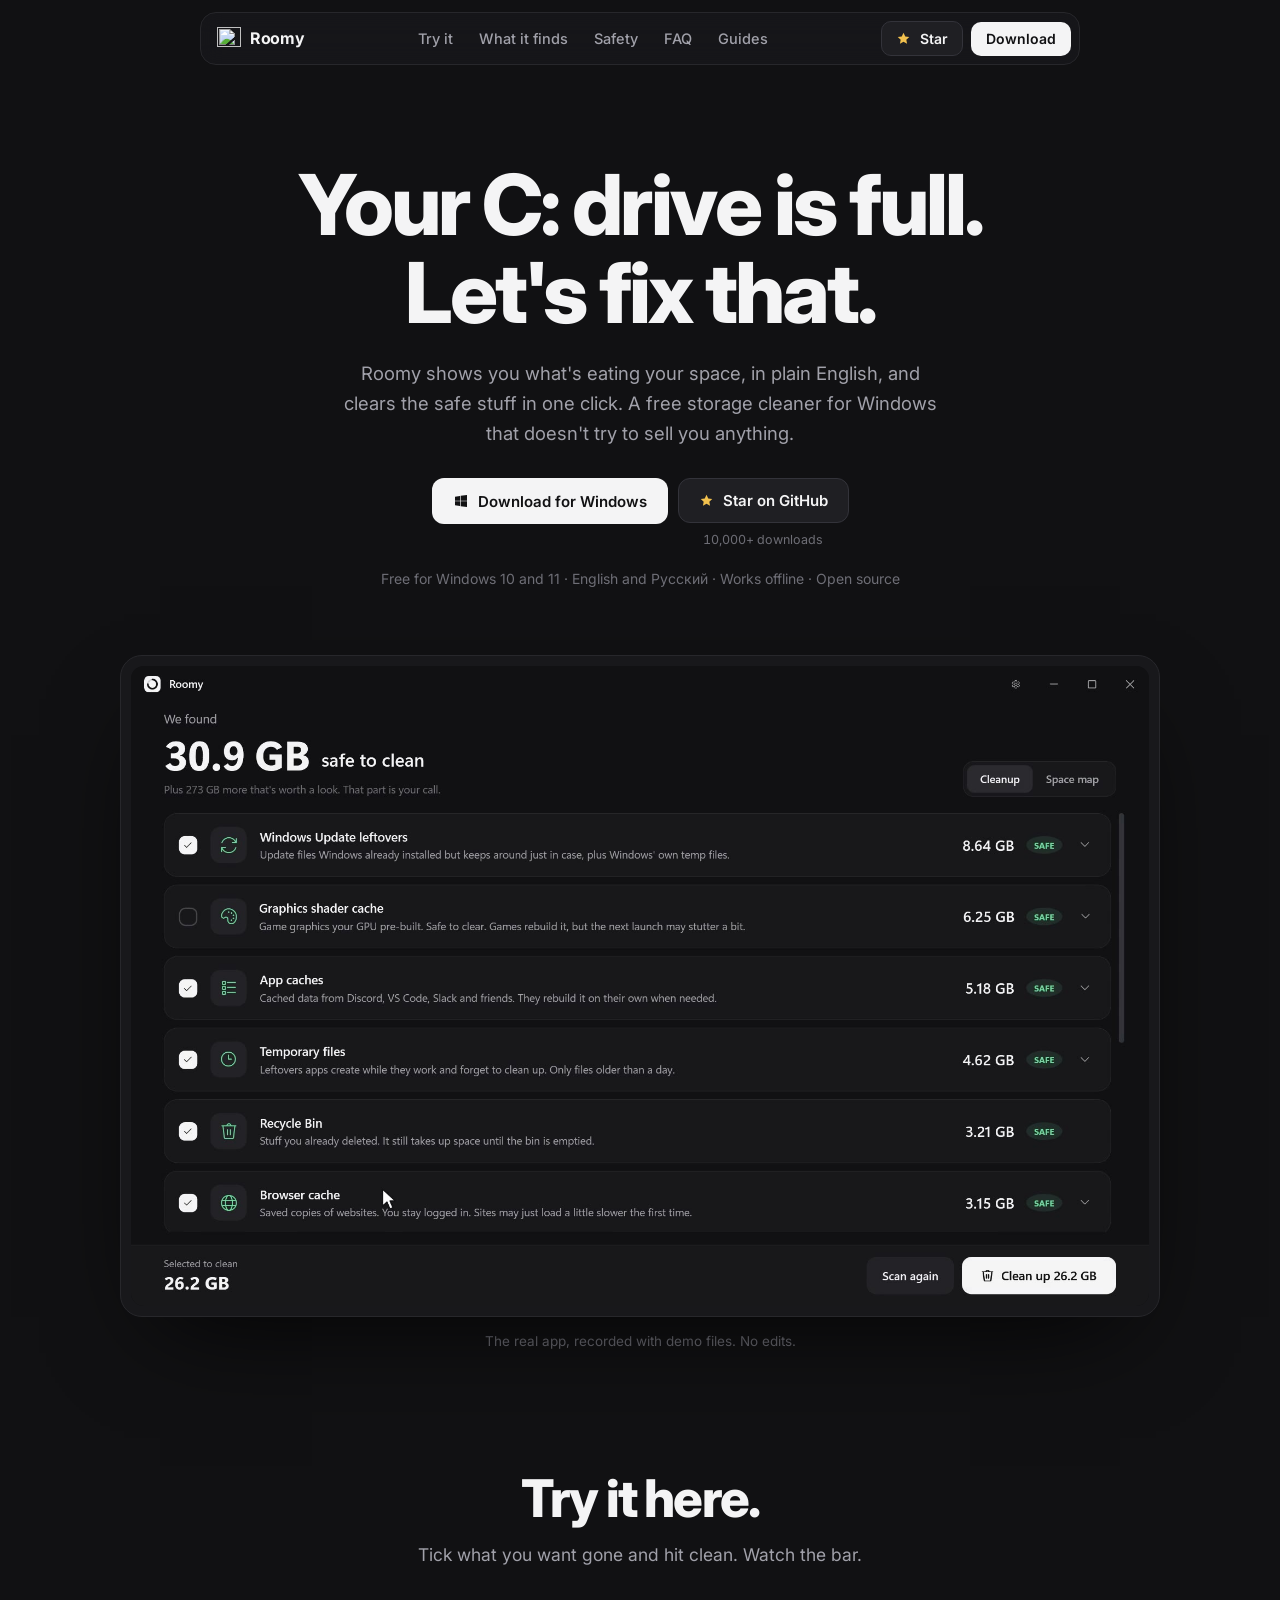
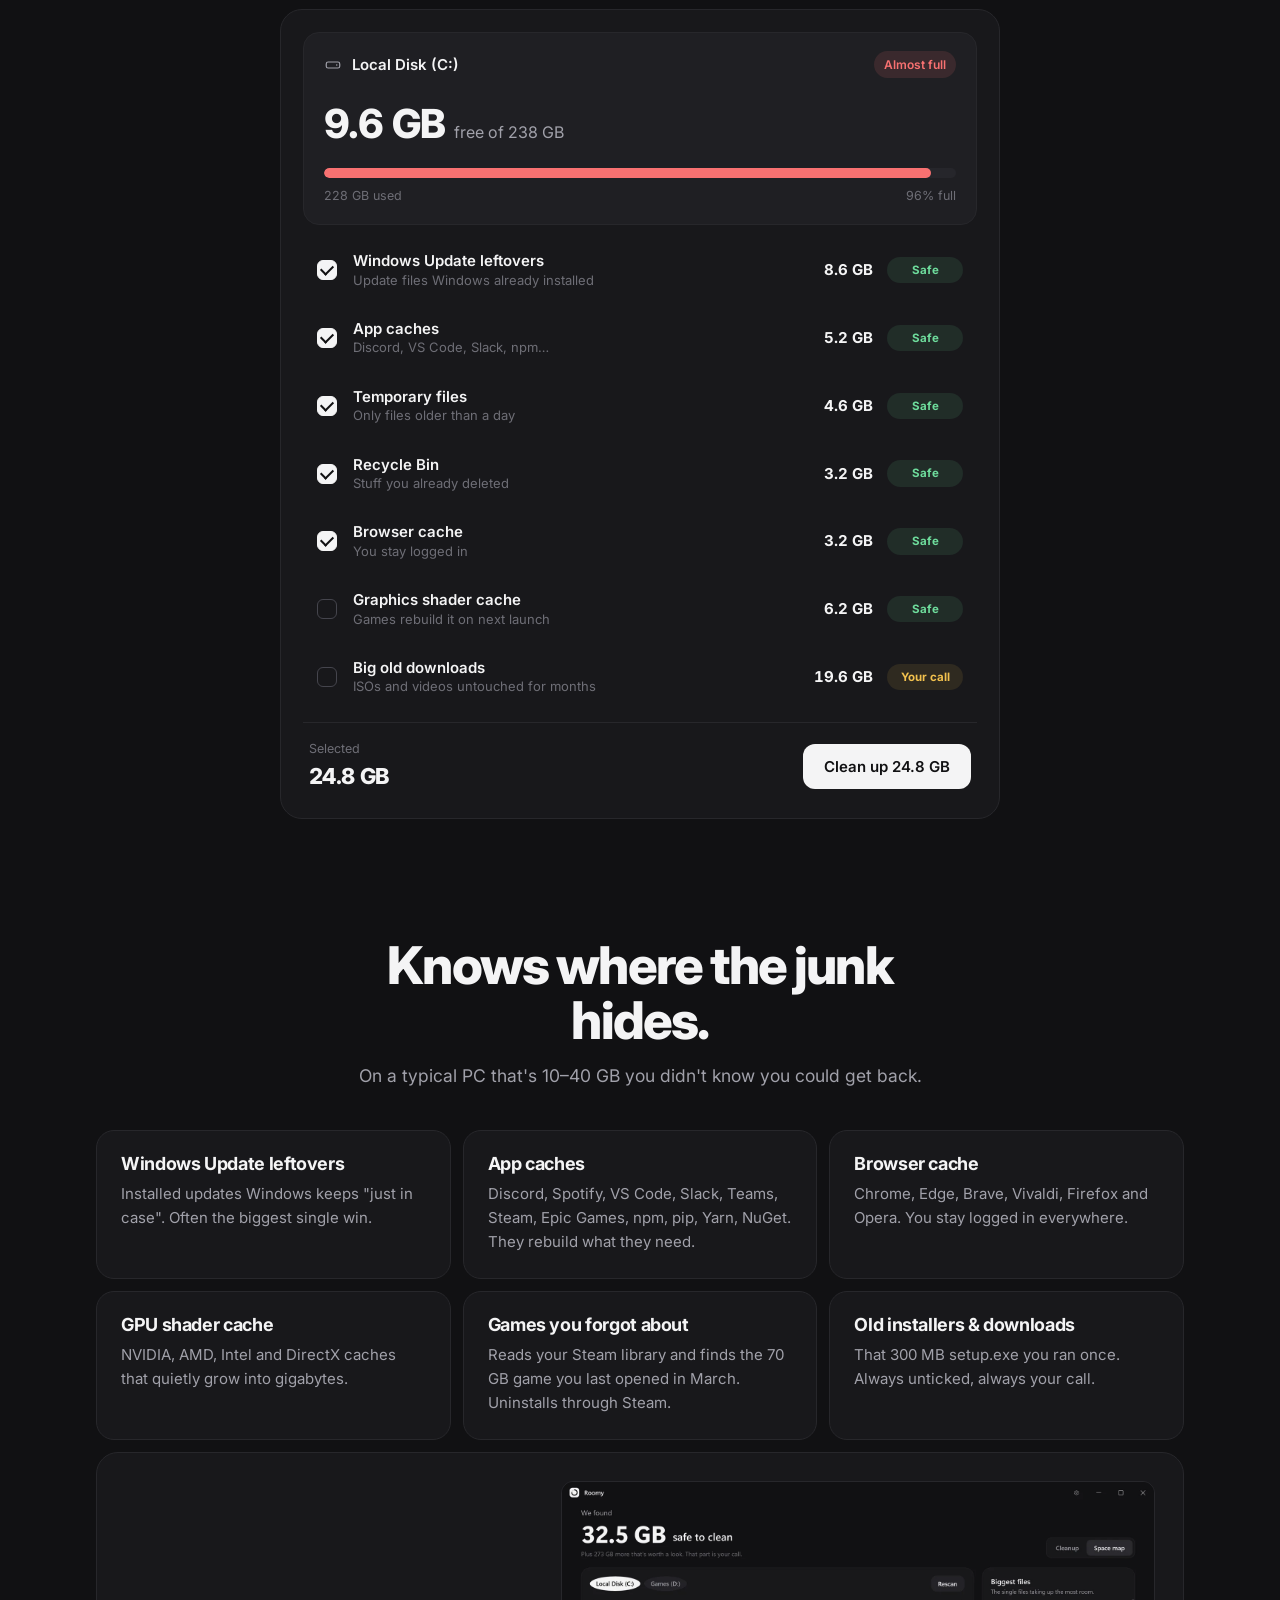
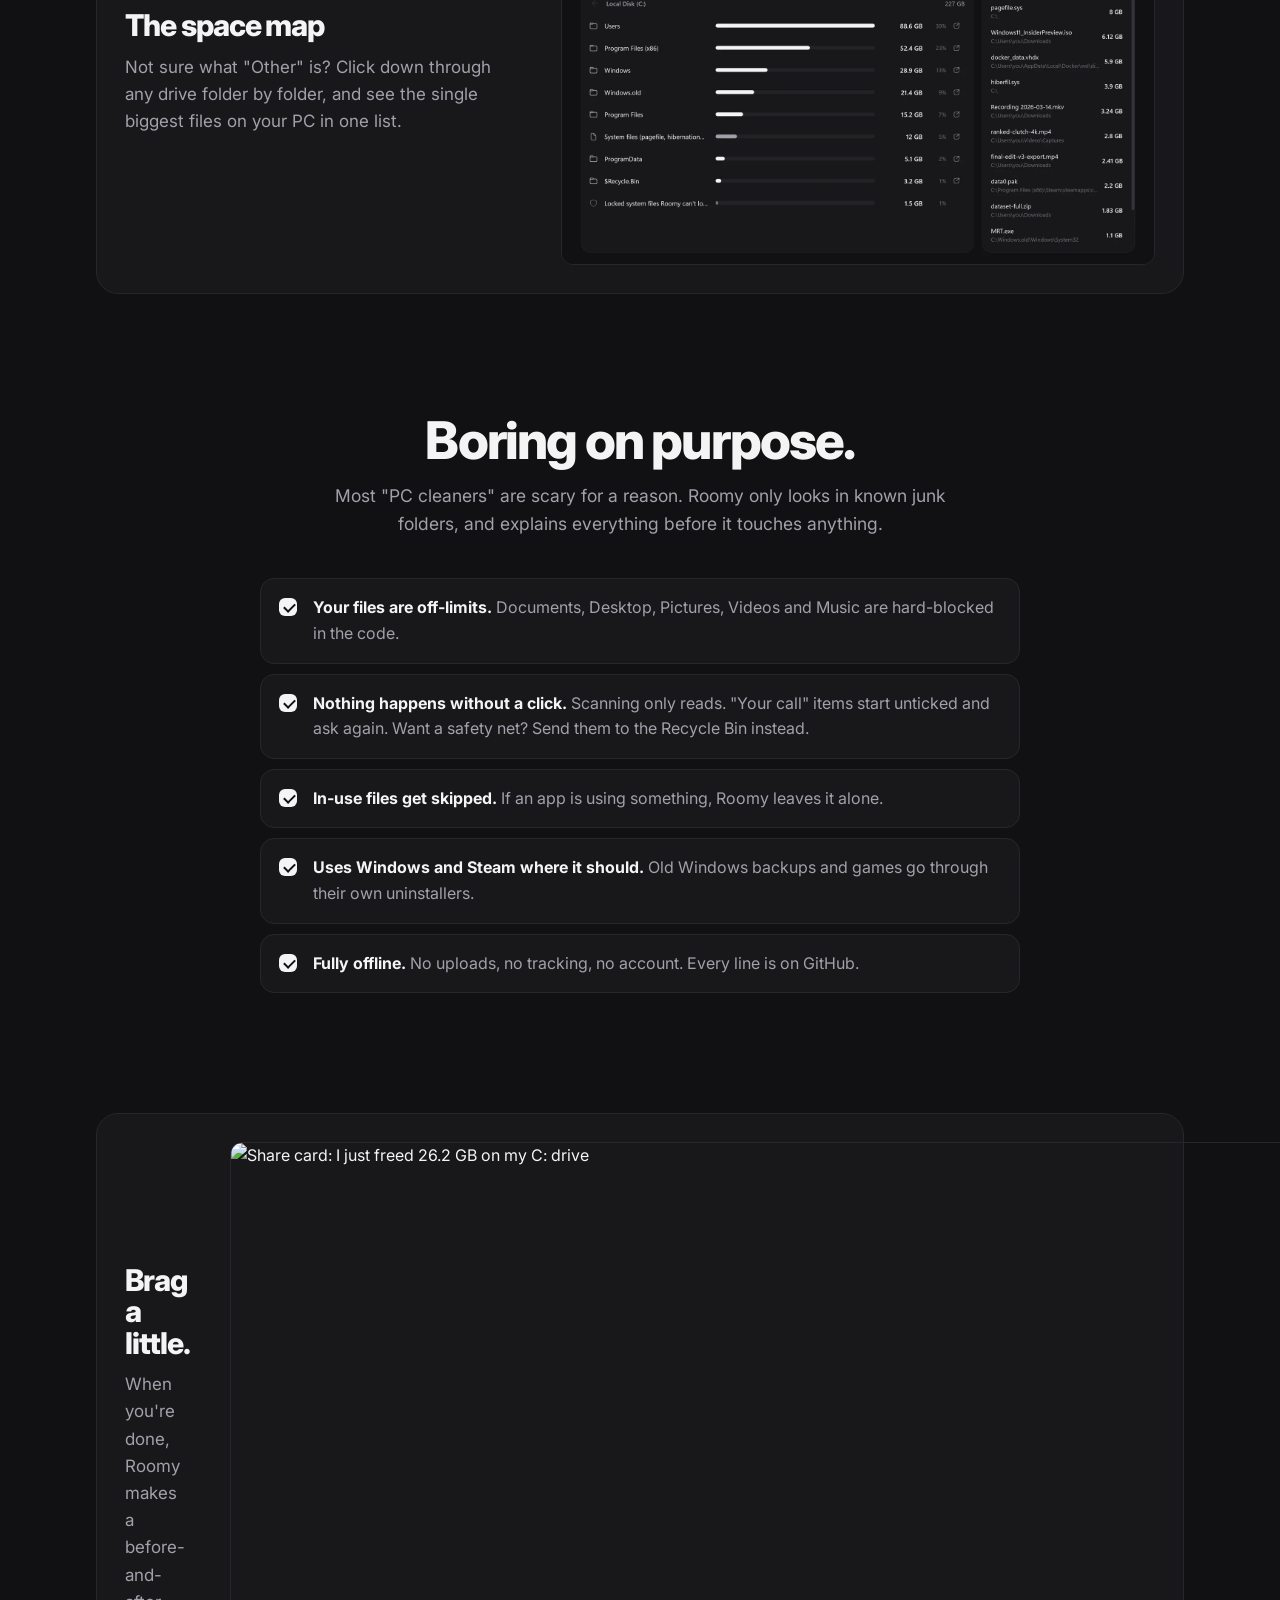
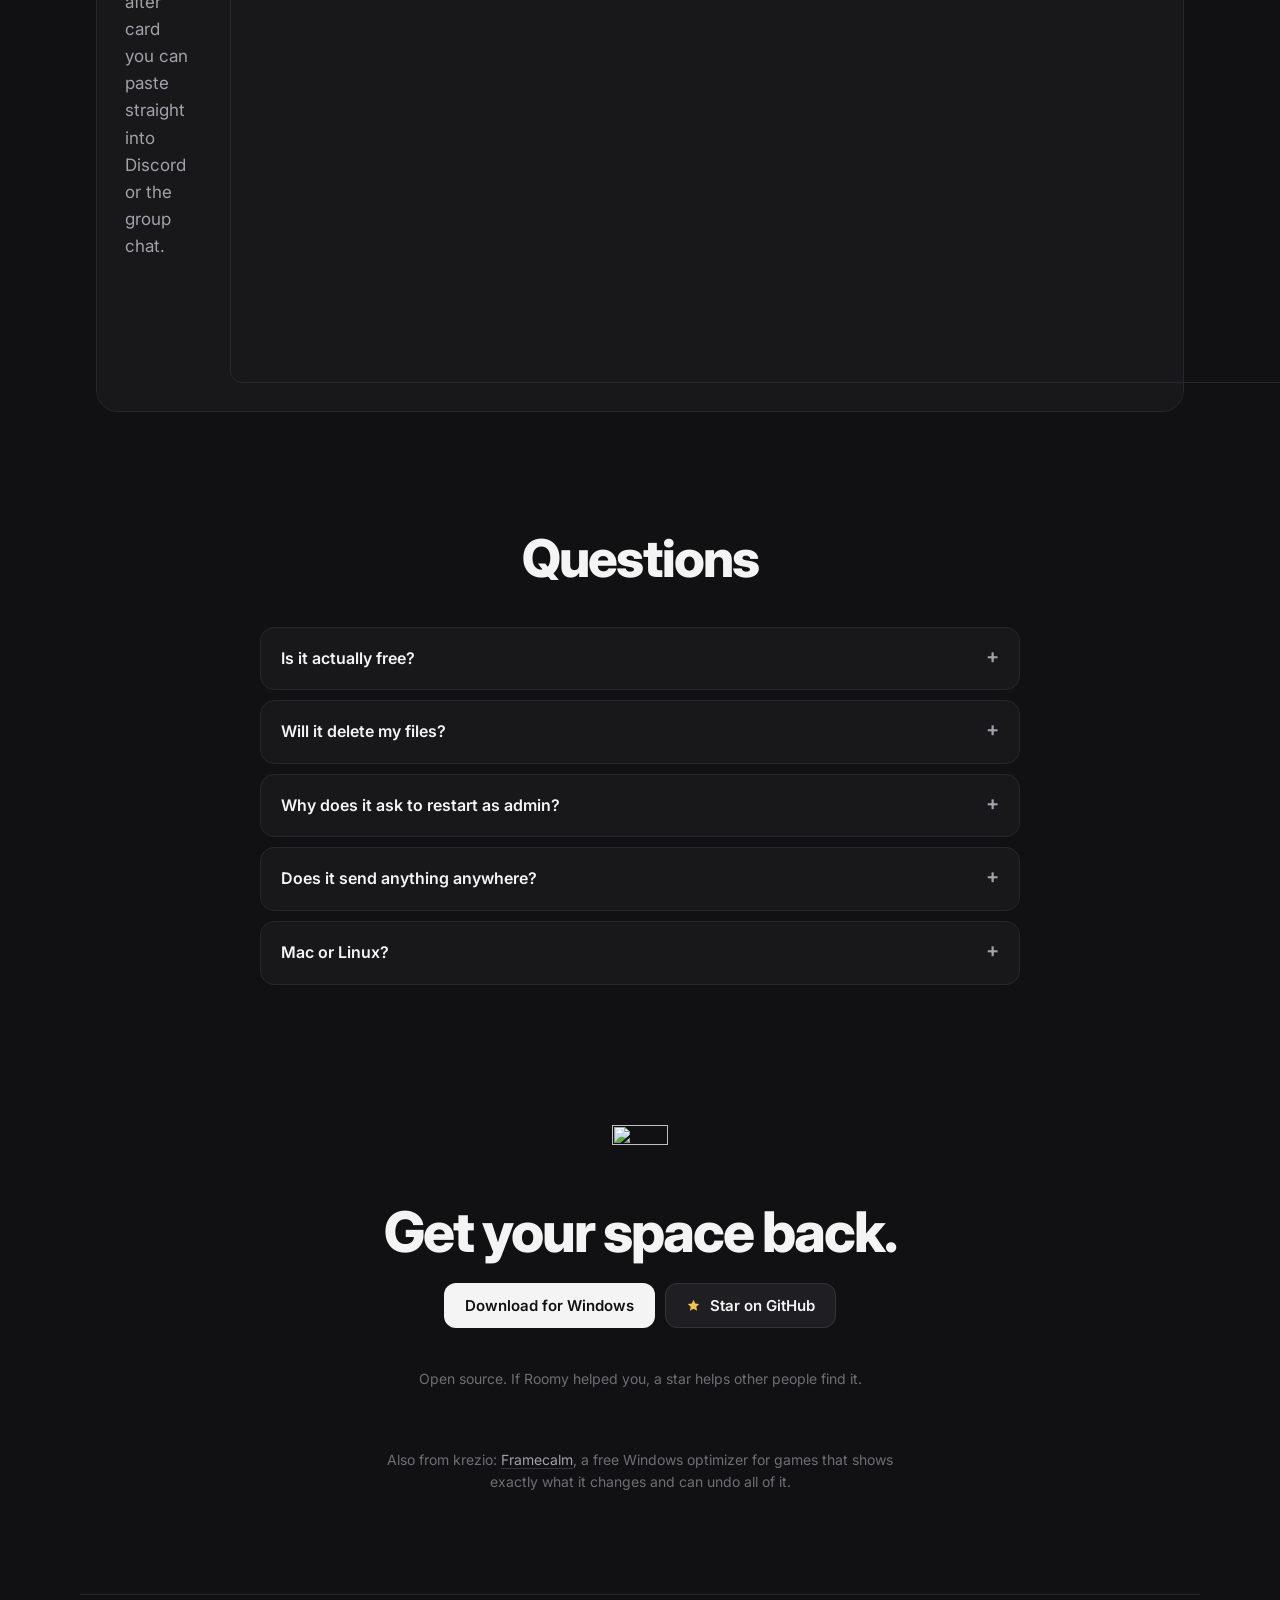
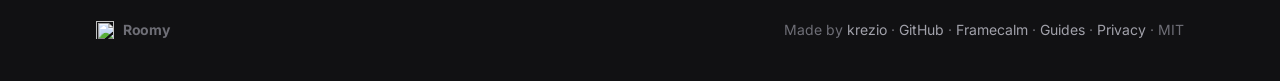
==== site/index.html @ c7d6fec3 "Link to Framecalm" ====
<!doctype html>
<html lang="en">
<head>
  <meta charset="utf-8">
  <meta name="viewport" content="width=device-width, initial-scale=1">
  <title>Roomy: Free Disk Cleanup to Free Up Space on Windows 11 &amp; 10</title>
  <meta name="description" content="C: drive full? Roomy is a free, safe disk cleanup app for Windows 11 and 10. See what's taking up space in plain English and clear junk files in one click. No ads.">
  <link rel="canonical" href="https://roomy.krezio.xyz/">
  <meta name="google-site-verification" content="QyNxJV62C_jMAgeV5GqTAYddfvZVU5YcI4rFWdyoI1w">
  <meta name="robots" content="index, follow, max-image-preview:large">
  <meta name="theme-color" content="#111113">
  <link rel="icon" href="favicon.ico" sizes="any">
  <link rel="icon" href="assets/logo.svg" type="image/svg+xml">
  <link rel="apple-touch-icon" href="assets/apple-touch-icon.png">
  <link rel="manifest" href="site.webmanifest">
  <meta property="og:type" content="website">
  <meta property="og:site_name" content="Roomy">
  <meta property="og:title" content="Roomy: your C: drive is full. Let's fix that.">
  <meta property="og:description" content="Free disk cleanup for Windows. See what's eating your space in plain English and clean the safe stuff in one click.">
  <meta property="og:image" content="https://roomy.krezio.xyz/assets/og.png">
  <meta property="og:image:width" content="1200">
  <meta property="og:image:height" content="630">
  <meta property="og:image:alt" content="Roomy: I just freed 26.2 GB on my C: drive">
  <meta property="og:url" content="https://roomy.krezio.xyz/">
  <meta name="twitter:card" content="summary_large_image">
  <meta name="twitter:title" content="Roomy: free disk cleanup for Windows">
  <meta name="twitter:description" content="See what's eating your space in plain English and clean the safe stuff in one click.">
  <meta name="twitter:image" content="https://roomy.krezio.xyz/assets/og.png">
  <script type="application/ld+json">
  {
    "@context": "https://schema.org",
    "@graph": [
      {
        "@type": "SoftwareApplication",
        "@id": "https://roomy.krezio.xyz/#app",
        "name": "Roomy",
        "alternateName": "Roomy – Free Up Space",
        "description": "A free disk cleanup app for Windows that shows what's taking up space in plain English and safely clears junk files like Windows Update leftovers, temp files, and app, browser and GPU shader caches.",
        "applicationCategory": "UtilitiesApplication",
        "applicationSubCategory": "Disk cleanup",
        "operatingSystem": "Windows 11, Windows 10",
        "softwareVersion": "0.1.4",
        "url": "https://roomy.krezio.xyz/",
        "downloadUrl": "https://github.com/krezio/roomy/releases/latest/download/Roomy-Setup.exe",
        "installUrl": "https://apps.microsoft.com/detail/9P983BK0XVMC",
        "image": "https://roomy.krezio.xyz/assets/icon-512.png",
        "screenshot": [
          "https://roomy.krezio.xyz/assets/shots/03-results.webp",
          "https://roomy.krezio.xyz/assets/shots/05-space-map.webp",
          "https://roomy.krezio.xyz/assets/shots/07-done.webp"
        ],
        "isAccessibleForFree": true,
        "license": "https://opensource.org/licenses/MIT",
        "offers": { "@type": "Offer", "price": "0", "priceCurrency": "USD" },
        "author": { "@id": "https://roomy.krezio.xyz/#krezio" },
        "sameAs": ["https://github.com/krezio/roomy", "https://apps.microsoft.com/detail/9P983BK0XVMC"]
      },
      {
        "@type": "Organization",
        "@id": "https://roomy.krezio.xyz/#krezio",
        "name": "krezio",
        "url": "https://krezio.xyz",
        "logo": "https://roomy.krezio.xyz/assets/icon-512.png",
        "sameAs": ["https://github.com/krezio"]
      },
      {
        "@type": "WebSite",
        "@id": "https://roomy.krezio.xyz/#site",
        "url": "https://roomy.krezio.xyz/",
        "name": "Roomy",
        "publisher": { "@id": "https://roomy.krezio.xyz/#krezio" }
      },
      {
        "@type": "FAQPage",
        "mainEntity": [
          { "@type": "Question", "name": "Is Roomy actually free?", "acceptedAnswer": { "@type": "Answer", "text": "Yes. No trial, no Pro version and no ads. Roomy is open source under the MIT license." } },
          { "@type": "Question", "name": "Will Roomy delete my files?", "acceptedAnswer": { "@type": "Answer", "text": "No. Roomy only looks in known cache and temp locations, and your Documents, Desktop, Pictures, Videos and Music folders are blocked in the code. Downloads are only ever suggested, unticked, and you confirm before anything is removed." } },
          { "@type": "Question", "name": "Why does Roomy ask to restart as admin?", "acceptedAnswer": { "@type": "Answer", "text": "Windows locks its own update leftovers. Roomy works without admin; it just can't clean those until you allow it." } },
          { "@type": "Question", "name": "Does Roomy send any data?", "acceptedAnswer": { "@type": "Answer", "text": "No. Roomy works fully offline and has no accounts, analytics or telemetry." } }
        ]
      }
    ]
  }
  </script>
  <link rel="preconnect" href="https://fonts.googleapis.com">
  <link rel="preconnect" href="https://fonts.gstatic.com" crossorigin>
  <link href="https://fonts.googleapis.com/css2?family=Inter:wght@400;500;600;700;800&display=swap" rel="stylesheet">
  <link rel="stylesheet" href="styles.css">
</head>
<body>
  <header class="nav-wrap">
    <nav class="nav" aria-label="Main">
      <a class="brand" href="#top"><img src="assets/logo.svg" alt="" width="24" height="24"><span>Roomy</span></a>
      <div class="nav-links">
        <a href="#try">Try it</a>
        <a href="#finds">What it finds</a>
        <a href="#safety">Safety</a>
        <a href="#faq">FAQ</a>
        <a href="guides/">Guides</a>
      </div>
      <div class="nav-cta">
        <a class="btn btn-dark btn-sm star-btn" href="https://github.com/krezio/roomy" target="_blank" rel="noopener" aria-label="Star Roomy on GitHub"><svg viewBox="0 0 24 24" width="15" height="15" aria-hidden="true"><path fill="currentColor" d="M12 2.8l2.8 5.9 6.4.8-4.7 4.4 1.2 6.4L12 17.2l-5.7 3.1 1.2-6.4L2.8 9.5l6.4-.8z"/></svg><span>Star</span><b class="star-count" hidden></b></a>
        <a class="btn btn-light btn-sm" href="#download">Download</a>
      </div>
    </nav>
  </header>

  <main id="top">
    <!-- HERO -->
    <section class="hero">
      <h1>Your C: drive is full.<br>Let's fix that.</h1>
      <p class="lede">Roomy shows you what's eating your space, in plain English, and clears the safe stuff in one click. A free storage cleaner for Windows that doesn't try to sell you anything.</p>
      <div class="ctas" id="download">
        <a class="btn btn-light" href="https://github.com/krezio/roomy/releases/latest/download/Roomy-Setup.exe">
          <svg viewBox="0 0 24 24" width="16" height="16" aria-hidden="true"><path fill="currentColor" d="M3 5.5 10.5 4.4v7.1H3zM11.5 4.3 21 3v8.5h-9.5zM3 12.5h7.5v7.1L3 18.5zM11.5 12.5H21V21l-9.5-1.3z"/></svg>
          Download for Windows
        </a>
        <div class="star-wrap">
          <a class="btn btn-dark star-btn" href="https://github.com/krezio/roomy" target="_blank" rel="noopener"><svg viewBox="0 0 24 24" width="15" height="15" aria-hidden="true"><path fill="currentColor" d="M12 2.8l2.8 5.9 6.4.8-4.7 4.4 1.2 6.4L12 17.2l-5.7 3.1 1.2-6.4L2.8 9.5l6.4-.8z"/></svg><span>Star on GitHub</span><b class="star-count" hidden></b></a>
          <small class="dl-note">10,000+ downloads</small>
        </div>
      </div>
      <p class="fine">Free for Windows 10 and 11 · English and Русский · Works offline · Open source</p>

      <figure class="video-frame">
        <video id="demoVideo" src="assets/video/roomy-demo.mp4" poster="assets/video/poster.jpg"
               autoplay muted loop playsinline preload="metadata" width="1860" height="1170"
               aria-label="Roomy scanning a PC, showing the space map, and freeing 32.5 GB"></video>
        <button class="video-toggle" id="videoToggle" aria-label="Pause video">
          <svg viewBox="0 0 24 24" width="14" height="14" aria-hidden="true"><path class="i-pause" fill="currentColor" d="M7 5h3.5v14H7zM13.5 5H17v14h-3.5z"/><path class="i-play" fill="currentColor" d="M8 5l11 7-11 7z"/></svg>
        </button>
      </figure>
      <p class="caption">The real app, recorded with demo files. No edits.</p>
    </section>

    <!-- TRY IT -->
    <section class="section" id="try">
      <div class="head">
        <h2>Try it here.</h2>
        <p>Tick what you want gone and hit clean. Watch the bar.</p>
      </div>

      <div class="try">
        <div class="try-drive">
          <div class="row">
            <span class="drive-name">
              <svg viewBox="0 0 24 24" width="18" height="18" aria-hidden="true"><rect x="3" y="8" width="18" height="8" rx="2.5" fill="none" stroke="currentColor" stroke-width="1.6"/><circle cx="17" cy="12" r="1" fill="currentColor"/></svg>
              Local Disk (C:)
            </span>
            <span class="status" id="tStatus">Almost full</span>
          </div>
          <div class="free"><b id="tFree">9.6 GB</b> free of 238 GB</div>
          <div class="meter"><span id="tBar"></span></div>
          <div class="row small"><span id="tUsed">228 GB used</span><span id="tPct">96% full</span></div>
        </div>

        <ul class="try-list" id="tList">
          <li><label><input type="checkbox" data-gb="8.6" checked><i></i><span class="t">Windows Update leftovers<small>Update files Windows already installed</small></span><b>8.6 GB</b><em class="safe">Safe</em></label></li>
          <li><label><input type="checkbox" data-gb="5.2" checked><i></i><span class="t">App caches<small>Discord, VS Code, Slack, npm…</small></span><b>5.2 GB</b><em class="safe">Safe</em></label></li>
          <li><label><input type="checkbox" data-gb="4.6" checked><i></i><span class="t">Temporary files<small>Only files older than a day</small></span><b>4.6 GB</b><em class="safe">Safe</em></label></li>
          <li><label><input type="checkbox" data-gb="3.2" checked><i></i><span class="t">Recycle Bin<small>Stuff you already deleted</small></span><b>3.2 GB</b><em class="safe">Safe</em></label></li>
          <li><label><input type="checkbox" data-gb="3.2" checked><i></i><span class="t">Browser cache<small>You stay logged in</small></span><b>3.2 GB</b><em class="safe">Safe</em></label></li>
          <li><label><input type="checkbox" data-gb="6.2"><i></i><span class="t">Graphics shader cache<small>Games rebuild it on next launch</small></span><b>6.2 GB</b><em class="safe">Safe</em></label></li>
          <li><label><input type="checkbox" data-gb="19.6"><i></i><span class="t">Big old downloads<small>ISOs and videos untouched for months</small></span><b>19.6 GB</b><em class="call">Your call</em></label></li>
        </ul>

        <div class="try-foot">
          <div><small>Selected</small><b id="tSel">24.8 GB</b></div>
          <div class="try-actions">
            <button class="link" id="tReset" hidden>Reset</button>
            <button class="btn btn-light" id="tClean">Clean up 24.8 GB</button>
          </div>
        </div>
        <p class="try-done" id="tDone" hidden>You just freed <b id="tFreed">0 GB</b>. That's the whole app: no account, no upsell.</p>
      </div>
    </section>

    <!-- FINDS -->
    <section class="section" id="finds">
      <div class="head">
        <h2>Knows where the junk hides.</h2>
        <p>On a typical PC that's 10–40 GB you didn't know you could get back.</p>
      </div>
      <div class="grid">
        <article class="card"><h3>Windows Update leftovers</h3><p>Installed updates Windows keeps "just in case". Often the biggest single win.</p></article>
        <article class="card"><h3>App caches</h3><p>Discord, Spotify, VS Code, Slack, Teams, Steam, Epic Games, npm, pip, Yarn, NuGet. They rebuild what they need.</p></article>
        <article class="card"><h3>Browser cache</h3><p>Chrome, Edge, Brave, Vivaldi, Firefox and Opera. You stay logged in everywhere.</p></article>
        <article class="card"><h3>GPU shader cache</h3><p>NVIDIA, AMD, Intel and DirectX caches that quietly grow into gigabytes.</p></article>
        <article class="card"><h3>Games you forgot about</h3><p>Reads your Steam library and finds the 70 GB game you last opened in March. Uninstalls through Steam.</p></article>
        <article class="card"><h3>Old installers &amp; downloads</h3><p>That 300 MB setup.exe you ran once. Always unticked, always your call.</p></article>
      </div>

      <div class="split">
        <div>
          <h3 class="split-title">The space map</h3>
          <p class="split-text">Not sure what "Other" is? Click down through any drive folder by folder, and see the single biggest files on your PC in one list.</p>
        </div>
        <img src="assets/shots/05-space-map.webp" alt="Roomy space map showing folders by size and the biggest files" width="1600" height="1032" loading="lazy" decoding="async">
      </div>
    </section>

    <!-- SAFETY -->
    <section class="section" id="safety">
      <div class="head">
        <h2>Boring on purpose.</h2>
        <p>Most "PC cleaners" are scary for a reason. Roomy only looks in known junk folders, and explains everything before it touches anything.</p>
      </div>
      <ul class="checks">
        <li><b>Your files are off-limits.</b> Documents, Desktop, Pictures, Videos and Music are hard-blocked in the code.</li>
        <li><b>Nothing happens without a click.</b> Scanning only reads. "Your call" items start unticked and ask again. Want a safety net? Send them to the Recycle Bin instead.</li>
        <li><b>In-use files get skipped.</b> If an app is using something, Roomy leaves it alone.</li>
        <li><b>Uses Windows and Steam where it should.</b> Old Windows backups and games go through their own uninstallers.</li>
        <li><b>Fully offline.</b> No uploads, no tracking, no account. Every line is on GitHub.</li>
      </ul>
    </section>

    <!-- SHARE -->
    <section class="section split share">
      <div>
        <h3 class="split-title">Brag a little.</h3>
        <p class="split-text">When you're done, Roomy makes a before-and-after card you can paste straight into Discord or the group chat.</p>
      </div>
      <img src="assets/shots/08-share-card.webp" alt="Share card: I just freed 26.2 GB on my C: drive" width="1600" height="840" loading="lazy" decoding="async">
    </section>

    <!-- FAQ -->
    <section class="section" id="faq">
      <div class="head"><h2>Questions</h2></div>
      <div class="faq">
        <details><summary>Is it actually free?</summary><p>Yes. No trial, no "Pro", no ads. It's open source under the MIT license.</p></details>
        <details><summary>Will it delete my files?</summary><p>No. Roomy only looks in known cache and temp locations, and your personal folders are blocked in the code. Downloads are only ever suggested, unticked, and you confirm before anything is removed.</p></details>
        <details><summary>Why does it ask to restart as admin?</summary><p>Windows locks its own update leftovers. Roomy works fine without admin; it just can't clean those until you allow it.</p></details>
        <details><summary>Does it send anything anywhere?</summary><p>No. Roomy doesn't connect to the internet.</p></details>
        <details><summary>Mac or Linux?</summary><p>Not right now. Roomy is made for Windows 10 and 11.</p></details>
      </div>
    </section>

    <section class="end">
      <img src="assets/logo.svg" alt="" width="56" height="56">
      <h2>Get your space back.</h2>
      <div class="ctas">
        <a class="btn btn-light" href="https://github.com/krezio/roomy/releases/latest/download/Roomy-Setup.exe">Download for Windows</a>
        <a class="btn btn-dark star-btn" href="https://github.com/krezio/roomy" target="_blank" rel="noopener"><svg viewBox="0 0 24 24" width="15" height="15" aria-hidden="true"><path fill="currentColor" d="M12 2.8l2.8 5.9 6.4.8-4.7 4.4 1.2 6.4L12 17.2l-5.7 3.1 1.2-6.4L2.8 9.5l6.4-.8z"/></svg><span>Star on GitHub</span><b class="star-count" hidden></b></a>
      </div>
      <p class="fine">Open source. If Roomy helped you, a star helps other people find it.</p>
      <p class="also">Also from krezio: <a href="https://framecalm.krezio.xyz">Framecalm</a>, a free Windows optimizer for games that shows exactly what it changes and can undo all of it.</p>
    </section>
  </main>

  <footer class="footer">
    <span class="brand"><img src="assets/logo.svg" alt="" width="18" height="18"><span>Roomy</span></span>
    <span>Made by <a href="https://krezio.xyz">krezio</a> · <a href="https://github.com/krezio/roomy" target="_blank" rel="noopener">GitHub</a> · <a href="https://framecalm.krezio.xyz">Framecalm</a> · <a href="guides/">Guides</a> · <a href="privacy.html">Privacy</a> · MIT</span>
  </footer>

  <script src="main.js" defer></script>
  <script defer src="https://static.cloudflareinsights.com/beacon.min.js" data-cf-beacon='{"token": "595ddd43099c44e98b23cda95087c4b7"}'></script>
</body>
</html>
---- site/styles.css ----
:root {
  --bg: #111113;
  --panel: #18181b;
  --panel-2: #1f1f23;
  --key: #26262b;
  --line: #27272b;
  --line-2: #33333a;
  --text: #f4f4f5;
  --muted: #a1a1aa;
  --faint: #6e6e76;
  --red: #f87171;
  --amber: #f2c14e;
  --green: #6edc9c;
  --max: 1120px;
  color-scheme: dark;
}

* { box-sizing: border-box; }
html { scroll-behavior: smooth; -webkit-text-size-adjust: 100%; }
body {
  margin: 0;
  background: var(--bg);
  color: var(--text);
  font: 400 16px/1.6 Inter, "Segoe UI", system-ui, sans-serif;
  -webkit-font-smoothing: antialiased;
  overflow-x: hidden;
}
img, video { max-width: 100%; height: auto; display: block; }
a { color: inherit; }
h1, h2, h3 { margin: 0; letter-spacing: -0.035em; line-height: 1.05; }
:focus-visible { outline: 2px solid var(--text); outline-offset: 3px; border-radius: 8px; }

/* buttons */
.btn {
  display: inline-flex; align-items: center; justify-content: center; gap: 9px;
  font: 600 15px/1 Inter, system-ui, sans-serif; text-decoration: none; cursor: pointer;
  padding: 14px 20px; border-radius: 12px; border: 1px solid transparent;
  transition: background .15s, transform .1s, border-color .15s;
}
.btn:active { transform: scale(.98); }
.btn-light { background: var(--text); color: #111113; }
.btn-light:hover { background: #fff; }
.btn-dark { background: var(--panel-2); color: var(--text); border-color: var(--line-2); }
.btn-dark:hover { background: var(--key); }
.btn-sm { padding: 9px 14px; font-size: 14px; border-radius: 10px; }
.btn:disabled { opacity: .5; cursor: default; }

/* nav */
.nav-wrap { position: sticky; top: 12px; z-index: 10; padding: 0 16px; }
.nav {
  max-width: 880px; margin: 12px auto 0;
  display: flex; align-items: center; justify-content: space-between; gap: 16px;
  padding: 8px 8px 8px 16px; border-radius: 16px;
  background: rgba(24,24,27,.82); border: 1px solid var(--line);
  backdrop-filter: blur(12px); -webkit-backdrop-filter: blur(12px);
}
.brand { display: inline-flex; align-items: center; gap: 9px; font-weight: 700; text-decoration: none; letter-spacing: -.02em; }
.nav-links { display: flex; gap: 26px; }
.nav-links a { color: var(--muted); text-decoration: none; font-size: 14.5px; font-weight: 500; }
.nav-links a:hover { color: var(--text); }

/* hero */
.hero { max-width: var(--max); margin: 0 auto; padding: 96px 16px 0; text-align: center; }
.hero h1 { font-size: clamp(36px, 7vw, 84px); font-weight: 800; text-wrap: balance; }
.lede { max-width: 600px; margin: 22px auto 30px; font-size: 18.5px; color: var(--muted); }
.ctas { display: flex; gap: 10px; justify-content: center; flex-wrap: wrap; align-items: flex-start; }
.star-wrap { display: flex; flex-direction: column; align-items: center; gap: 7px; }
.dl-note { color: var(--faint); font-size: 12.5px; font-variant-numeric: tabular-nums; }
.fine { color: var(--faint); font-size: 14px; margin: 18px 0 0; }

.video-frame {
  position: relative; margin: 64px auto 0; max-width: 1040px;
  padding: 10px; border-radius: 22px; background: var(--panel); border: 1px solid var(--line);
  box-shadow: 0 40px 100px -40px rgba(0,0,0,.9);
}
.video-frame video { width: 100%; border-radius: 13px; background: #111113; }
.video-toggle {
  position: absolute; right: 22px; bottom: 22px; width: 34px; height: 34px; border-radius: 10px;
  display: grid; place-items: center; cursor: pointer;
  background: rgba(17,17,19,.75); color: var(--text); border: 1px solid var(--line-2);
  opacity: 0; transition: opacity .2s;
}
.video-frame:hover .video-toggle, .video-toggle:focus-visible { opacity: 1; }
.video-toggle .i-play { display: none; }
.video-toggle.paused .i-play { display: block; }
.video-toggle.paused .i-pause { display: none; }
.caption { color: var(--faint); font-size: 13.5px; margin: 14px 0 0; }

/* sections */
.section { max-width: var(--max); margin: 0 auto; padding: 120px 16px 0; }
.head { text-align: center; max-width: 620px; margin: 0 auto 40px; }
.head h2 { font-size: clamp(32px, 4.6vw, 52px); font-weight: 800; }
.head p { color: var(--muted); font-size: 17.5px; margin: 14px 0 0; }

/* try it */
.try { max-width: 720px; margin: 0 auto; background: var(--panel); border: 1px solid var(--line); border-radius: 22px; padding: 22px; }
.try-drive { background: var(--panel-2); border: 1px solid var(--line); border-radius: 16px; padding: 18px 20px; }
.row { display: flex; justify-content: space-between; align-items: center; gap: 12px; }
.row.small { font-size: 12.5px; color: var(--faint); margin-top: 8px; }
.drive-name { display: inline-flex; align-items: center; gap: 10px; font-weight: 600; font-size: 15px; }
.drive-name svg { color: var(--muted); }
.status { font-size: 12px; font-weight: 600; padding: 4px 10px; border-radius: 99px; transition: color .4s, background .4s; color: var(--red); background: rgba(248,113,113,.12); }
.status.amber { color: var(--amber); background: rgba(242,193,78,.12); }
.status.green { color: var(--green); background: rgba(110,220,156,.12); }
.free { margin: 14px 0 12px; color: var(--muted); }
.free b { color: var(--text); font-size: 40px; font-weight: 800; letter-spacing: -.04em; margin-right: 6px; font-variant-numeric: tabular-nums; }
.meter { height: 10px; border-radius: 99px; background: var(--key); overflow: hidden; }
.meter span { display: block; height: 100%; width: 96%; border-radius: inherit; background: var(--red); transition: width 1.4s cubic-bezier(.2,.8,.2,1), background .8s; }
.meter span.amber { background: var(--amber); }
.meter span.green { background: var(--green); }

.try-list { list-style: none; margin: 14px 0 0; padding: 0; display: grid; gap: 6px; }
.try-list label {
  display: grid; grid-template-columns: 22px 1fr auto 76px; align-items: center; gap: 14px;
  padding: 12px 14px; border-radius: 12px; cursor: pointer; transition: background .15s;
}
.try-list label:hover { background: var(--panel-2); }
.try-list input { position: absolute; opacity: 0; pointer-events: none; }
.try-list i { width: 20px; height: 20px; border-radius: 6px; border: 1.5px solid #45454d; display: grid; place-items: center; transition: background .15s, border-color .15s; }
.try-list input:checked + i { background: var(--text); border-color: var(--text); }
.try-list input:checked + i::after { content: ""; width: 10px; height: 6px; border: 2px solid #111113; border-top: 0; border-right: 0; transform: rotate(-45deg) translate(1px, -1px); }
.try-list input:focus-visible + i { outline: 2px solid var(--text); outline-offset: 2px; }
.try-list .t { font-weight: 600; font-size: 15px; line-height: 1.35; }
.try-list small { display: block; color: var(--faint); font-weight: 400; font-size: 13px; }
.try-list b { font-variant-numeric: tabular-nums; font-size: 15px; }
.try-list em { font-style: normal; font-size: 11.5px; font-weight: 700; text-align: center; padding: 4px 8px; border-radius: 99px; }
.try-list em.safe { color: var(--green); background: rgba(110,220,156,.1); }
.try-list em.call { color: var(--amber); background: rgba(242,193,78,.1); }
.try-list li.gone { opacity: .35; text-decoration: line-through; text-decoration-color: var(--faint); }
.try-list li.gone label { cursor: default; }

.try-foot { display: flex; justify-content: space-between; align-items: center; gap: 12px; margin-top: 14px; padding: 16px 6px 2px; border-top: 1px solid var(--line); }
.try-foot small { display: block; color: var(--faint); font-size: 12.5px; }
.try-foot b { font-size: 22px; font-weight: 800; letter-spacing: -.03em; font-variant-numeric: tabular-nums; }
.try-actions { display: flex; align-items: center; gap: 14px; }
.link { background: none; border: 0; color: var(--muted); font: 500 14px Inter, sans-serif; cursor: pointer; padding: 6px; }
.link:hover { color: var(--text); }
.try-done { text-align: center; color: var(--muted); margin: 16px 0 4px; }
.try-done b { color: var(--green); }

/* features */
.grid { display: grid; grid-template-columns: repeat(3, 1fr); gap: 12px; }
.card { background: var(--panel); border: 1px solid var(--line); border-radius: 18px; padding: 24px; }
.card h3 { font-size: 18px; letter-spacing: -.02em; margin-bottom: 8px; }
.card p { color: var(--muted); margin: 0; font-size: 15px; }

.split { display: grid; grid-template-columns: .8fr 1.2fr; gap: 40px; align-items: center; margin-top: 12px; padding: 28px; background: var(--panel); border: 1px solid var(--line); border-radius: 22px; }
.split img { border-radius: 12px; border: 1px solid var(--line); }
.split-title { font-size: 30px; font-weight: 800; }
.split-text { color: var(--muted); font-size: 17px; margin: 12px 0 0; }
.section.split { max-width: calc(var(--max) - 32px); margin-top: 120px; padding: 28px; }

/* safety */
.checks { list-style: none; margin: 0 auto; padding: 0; max-width: 760px; display: grid; gap: 10px; }
.checks li { background: var(--panel); border: 1px solid var(--line); border-radius: 14px; padding: 16px 18px 16px 52px; position: relative; color: var(--muted); }
.checks li::before { content: ""; position: absolute; left: 18px; top: 19px; width: 18px; height: 18px; border-radius: 6px; background: var(--text); }
.checks li::after { content: ""; position: absolute; left: 22.5px; top: 24px; width: 9px; height: 5px; border: 2px solid #111113; border-top: 0; border-right: 0; transform: rotate(-45deg); }
.checks b { color: var(--text); }

/* faq */
.faq { max-width: 760px; margin: 0 auto; display: grid; gap: 10px; }
details { background: var(--panel); border: 1px solid var(--line); border-radius: 14px; padding: 0 20px; }
summary { cursor: pointer; list-style: none; padding: 18px 0; font-weight: 600; display: flex; justify-content: space-between; gap: 12px; }
summary::-webkit-details-marker { display: none; }
summary::after { content: "+"; color: var(--muted); font-size: 20px; line-height: 1; transition: transform .2s; }
details[open] summary::after { transform: rotate(45deg); }
details p { color: var(--muted); margin: 0 0 18px; }

/* end */
.end { text-align: center; padding: 140px 16px 40px; display: grid; justify-items: center; gap: 22px; }
.end h2 { font-size: clamp(34px, 5vw, 56px); font-weight: 800; }

.footer { max-width: var(--max); margin: 60px auto 0; padding: 24px 16px 40px; display: flex; justify-content: space-between; gap: 16px; flex-wrap: wrap; border-top: 1px solid var(--line); color: var(--faint); font-size: 14px; }
.footer a { color: var(--muted); text-decoration: none; }
.also { max-width: 520px; margin: 36px auto 0; color: var(--faint); font-size: 14px; line-height: 1.6; }
.also a { color: var(--muted); text-decoration: underline; text-underline-offset: 3px; text-decoration-color: var(--line-2); }
.also a:hover { color: var(--text); text-decoration-color: var(--muted); }
.footer a:hover { color: var(--text); }

/* gentle entrance, no fireworks */
.fade { opacity: 0; transform: translateY(16px); transition: opacity .7s ease, transform .7s ease; }
.fade.in { opacity: 1; transform: none; }

@media (max-width: 900px) {
  .nav-links { display: none; }
  .grid { grid-template-columns: 1fr 1fr; }
  .split, .section.split { grid-template-columns: 1fr; }
}
@media (max-width: 600px) {
  .hero { padding-top: 64px; }
  .lede { font-size: 16.5px; }
  .ctas .btn, .star-wrap { flex: 1 1 100%; }
  .star-wrap .btn { width: 100%; }
  .video-frame { padding: 5px; border-radius: 14px; margin-top: 44px; }
  .video-frame video { border-radius: 10px; }
  .section { padding-top: 90px; }
  .grid { grid-template-columns: 1fr; }
  .try { padding: 12px; border-radius: 18px; }
  .try-list label { grid-template-columns: 20px 1fr auto; gap: 12px; padding: 11px 8px; }
  .try-list em { display: none; }
  .try-foot { flex-direction: column; align-items: stretch; }
  .try-actions { justify-content: space-between; }
  .try-actions .btn { flex: 1; }
  .split, .section.split { padding: 18px; }
}
@media (prefers-reduced-motion: reduce) {
  *, *::before, *::after { transition: none !important; }
  .fade { opacity: 1; transform: none; }
  html { scroll-behavior: auto; }
}

/* ---------- long-form pages: privacy + guides ---------- */
.doc { max-width: 720px; margin: 0 auto; padding: 80px 16px 40px; }
.doc h1 { font-size: clamp(34px, 6vw, 50px); font-weight: 800; margin-bottom: 14px; text-wrap: balance; }
.doc .date, .doc .meta { color: var(--faint); margin: 0 0 36px; font-size: 14.5px; }
.doc h2 { font-size: 26px; margin: 46px 0 12px; letter-spacing: -.025em; }
.doc h3 { font-size: 19px; margin: 28px 0 8px; letter-spacing: -.015em; }
.doc p, .doc li { color: var(--muted); font-size: 17px; line-height: 1.7; }
.doc li { margin: 6px 0; }
.doc b, .doc strong { color: var(--text); }
.doc a { color: var(--text); }
.doc code { font: 500 14.5px/1.4 ui-monospace, Consolas, monospace; background: var(--panel-2); border: 1px solid var(--line); border-radius: 6px; padding: 2px 6px; color: var(--text); word-break: break-word; }
.doc pre { background: var(--panel); border: 1px solid var(--line); border-radius: 12px; padding: 14px 16px; overflow-x: auto; }
.doc pre code { background: none; border: 0; padding: 0; }
.doc kbd { font: 600 13px Inter, sans-serif; background: var(--key); border: 1px solid var(--line-2); border-bottom-width: 2px; border-radius: 6px; padding: 1px 7px; color: var(--text); }
.crumbs { font-size: 14px; color: var(--faint); margin-bottom: 18px; }
.crumbs a { color: var(--muted); text-decoration: none; }
.crumbs a:hover { color: var(--text); }
.tldr { background: var(--panel); border: 1px solid var(--line); border-radius: 16px; padding: 18px 22px; margin: 0 0 8px; }
.tldr p { margin: 0; }
.tldr .label { display: block; font-size: 13px; text-transform: uppercase; letter-spacing: .08em; color: var(--faint); margin-bottom: 6px; }
.callout { border-left: 3px solid var(--amber); background: rgba(242,193,78,.06); border-radius: 0 12px 12px 0; padding: 12px 18px; margin: 20px 0; }
.callout p { margin: 0; }
.cta-box { margin: 48px 0 8px; padding: 26px; border-radius: 20px; background: var(--panel); border: 1px solid var(--line); display: grid; grid-template-columns: auto 1fr; gap: 18px 20px; align-items: center; }
.cta-box h2 { margin: 0; font-size: 22px; }
.cta-box p { margin: 4px 0 0; font-size: 15.5px; }
.cta-box .btn { grid-column: 1 / -1; justify-self: start; }
.related { list-style: none; padding: 0; display: grid; gap: 8px; }
.related a { display: block; padding: 14px 18px; border-radius: 14px; background: var(--panel); border: 1px solid var(--line); text-decoration: none; color: var(--text); font-weight: 600; }
.related a:hover { background: var(--panel-2); }
.guide-list { list-style: none; padding: 0; margin: 0; display: grid; gap: 12px; }
.guide-list a { display: block; padding: 22px 24px; border-radius: 18px; background: var(--panel); border: 1px solid var(--line); text-decoration: none; transition: background .15s; }
.guide-list a:hover { background: var(--panel-2); }
.guide-list h2 { font-size: 20px; margin: 0 0 6px; color: var(--text); letter-spacing: -.02em; }
.guide-list p { margin: 0; font-size: 15.5px; }
@media (max-width: 600px) {
  .doc { padding-top: 56px; }
  .doc p, .doc li { font-size: 16px; }
  .cta-box { grid-template-columns: 1fr; }
  .cta-box .btn { justify-self: stretch; }
}

/* star buttons */
.nav-cta { display: flex; gap: 8px; align-items: center; }
.star-btn svg { color: var(--amber); }
.star-count { font-weight: 700; padding-left: 9px; margin-left: 2px; border-left: 1px solid var(--line-2); font-variant-numeric: tabular-nums; }
@media (max-width: 600px) { .nav-cta .star-btn span { display: none; } }
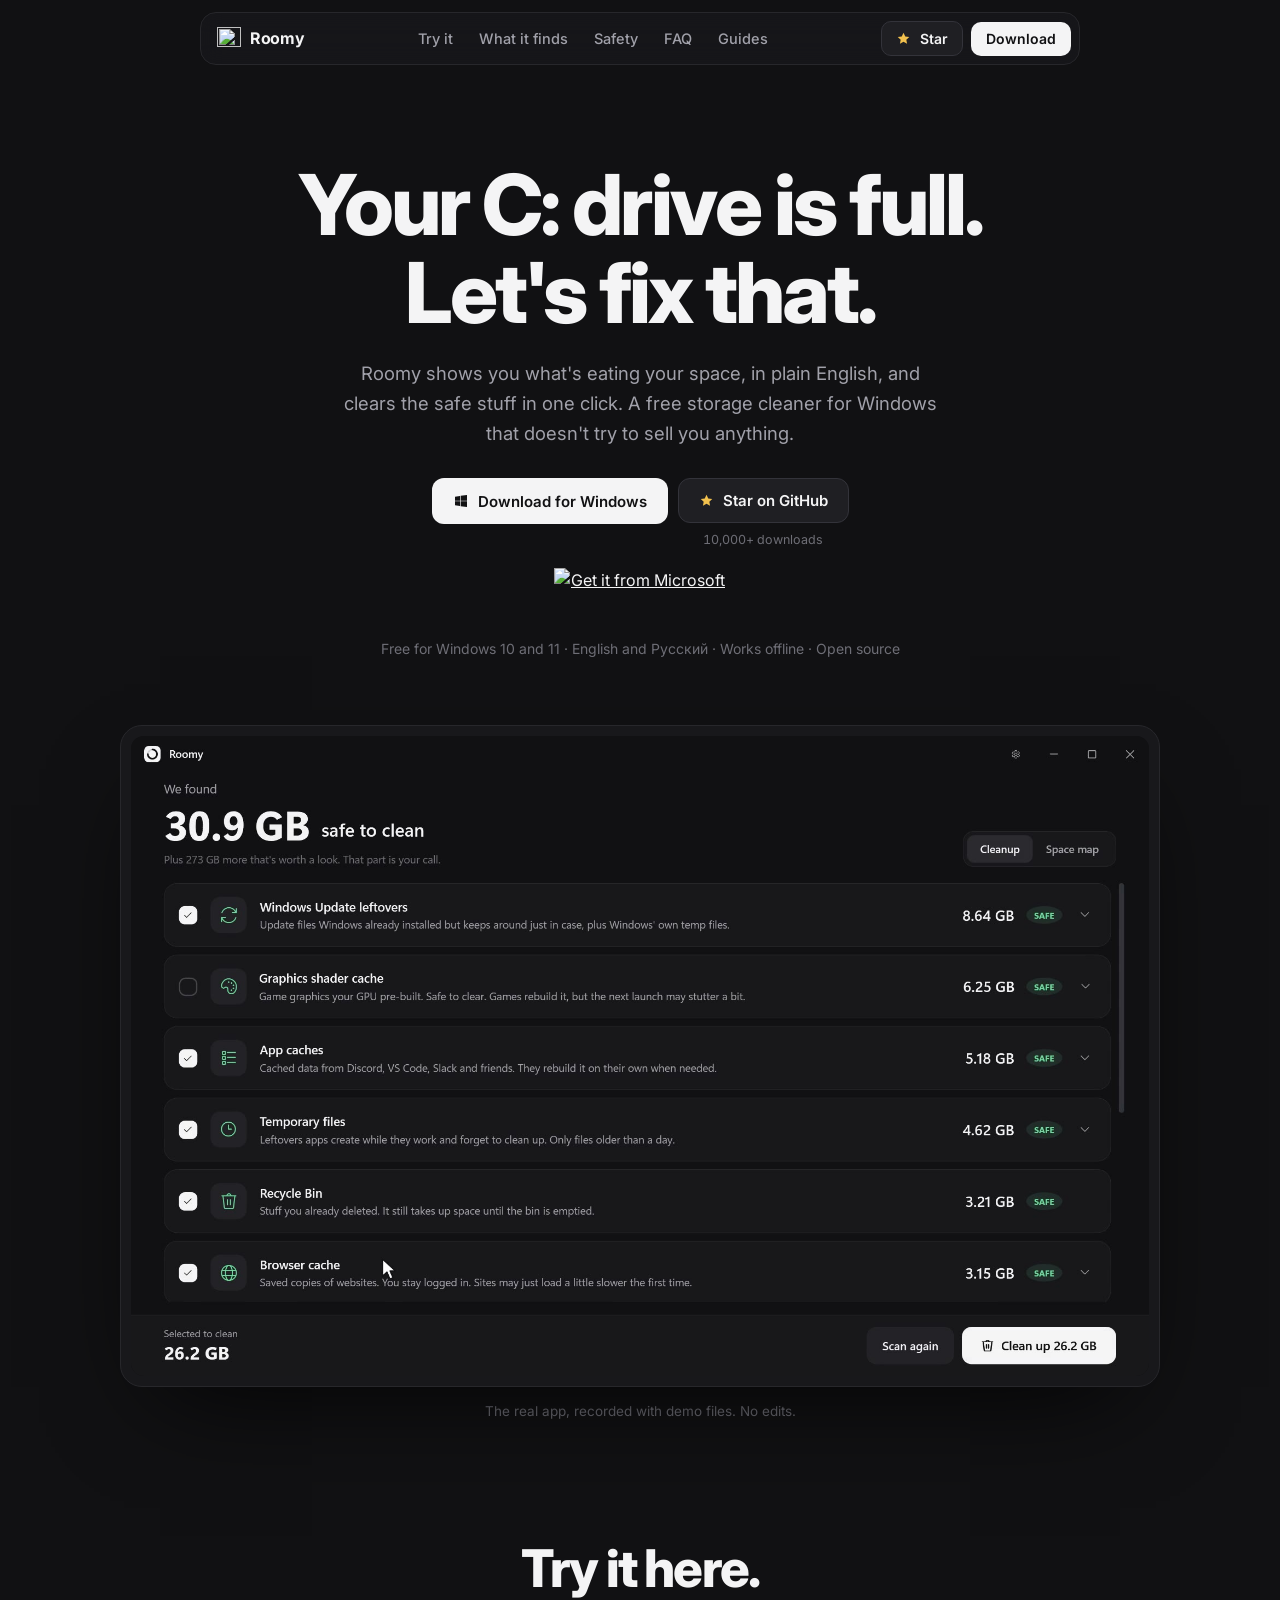
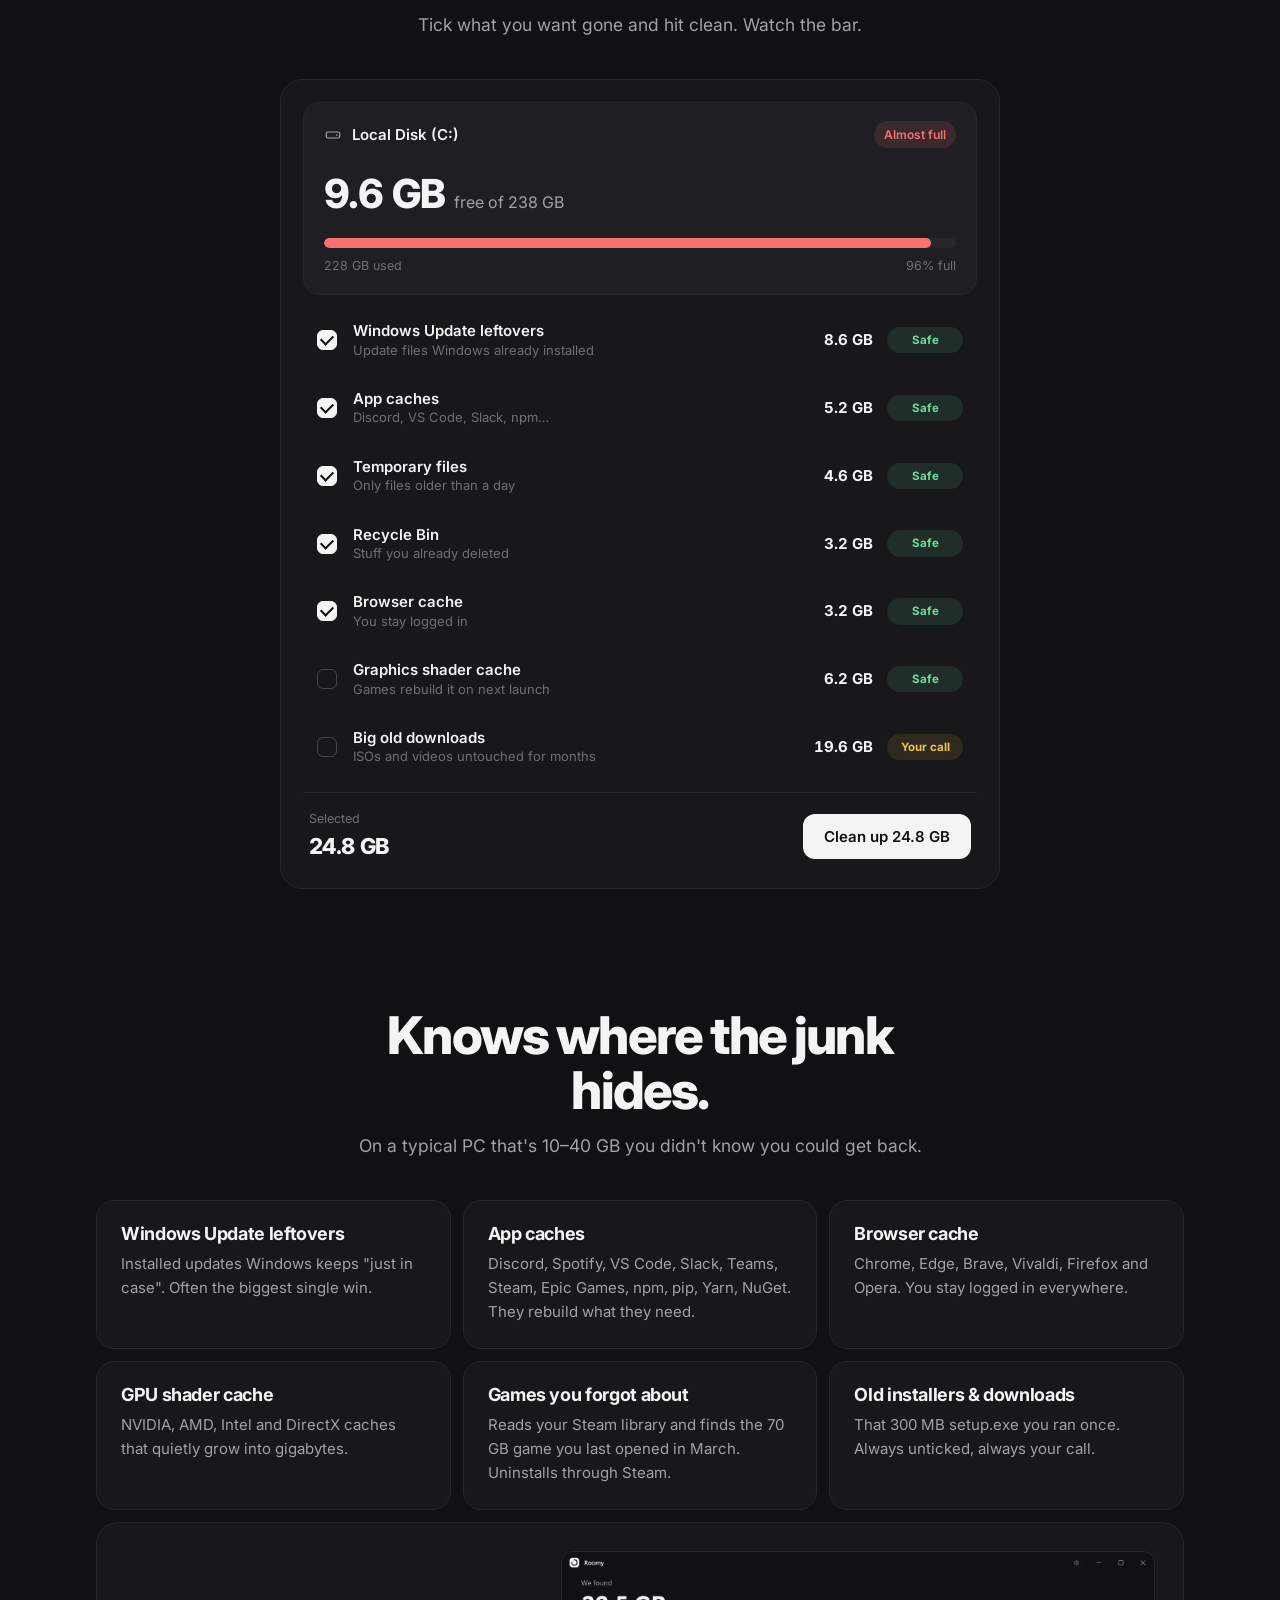
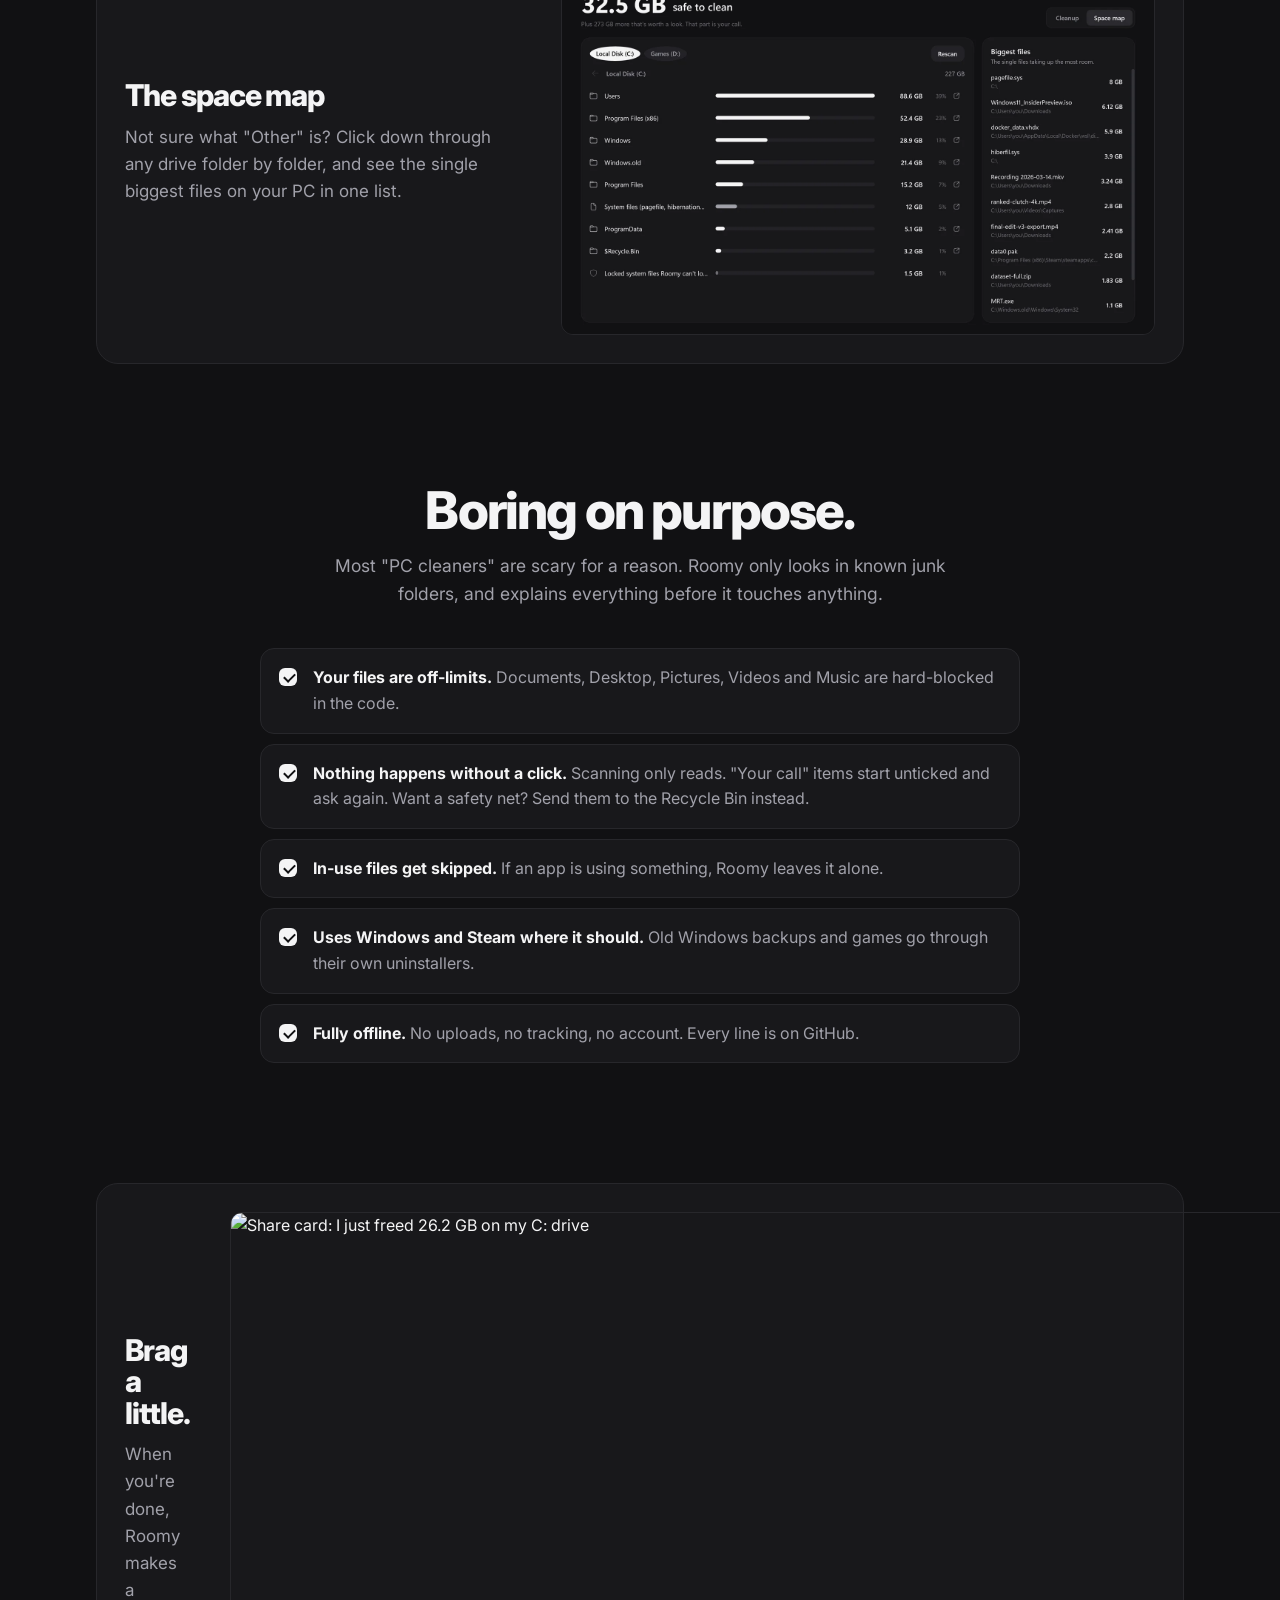
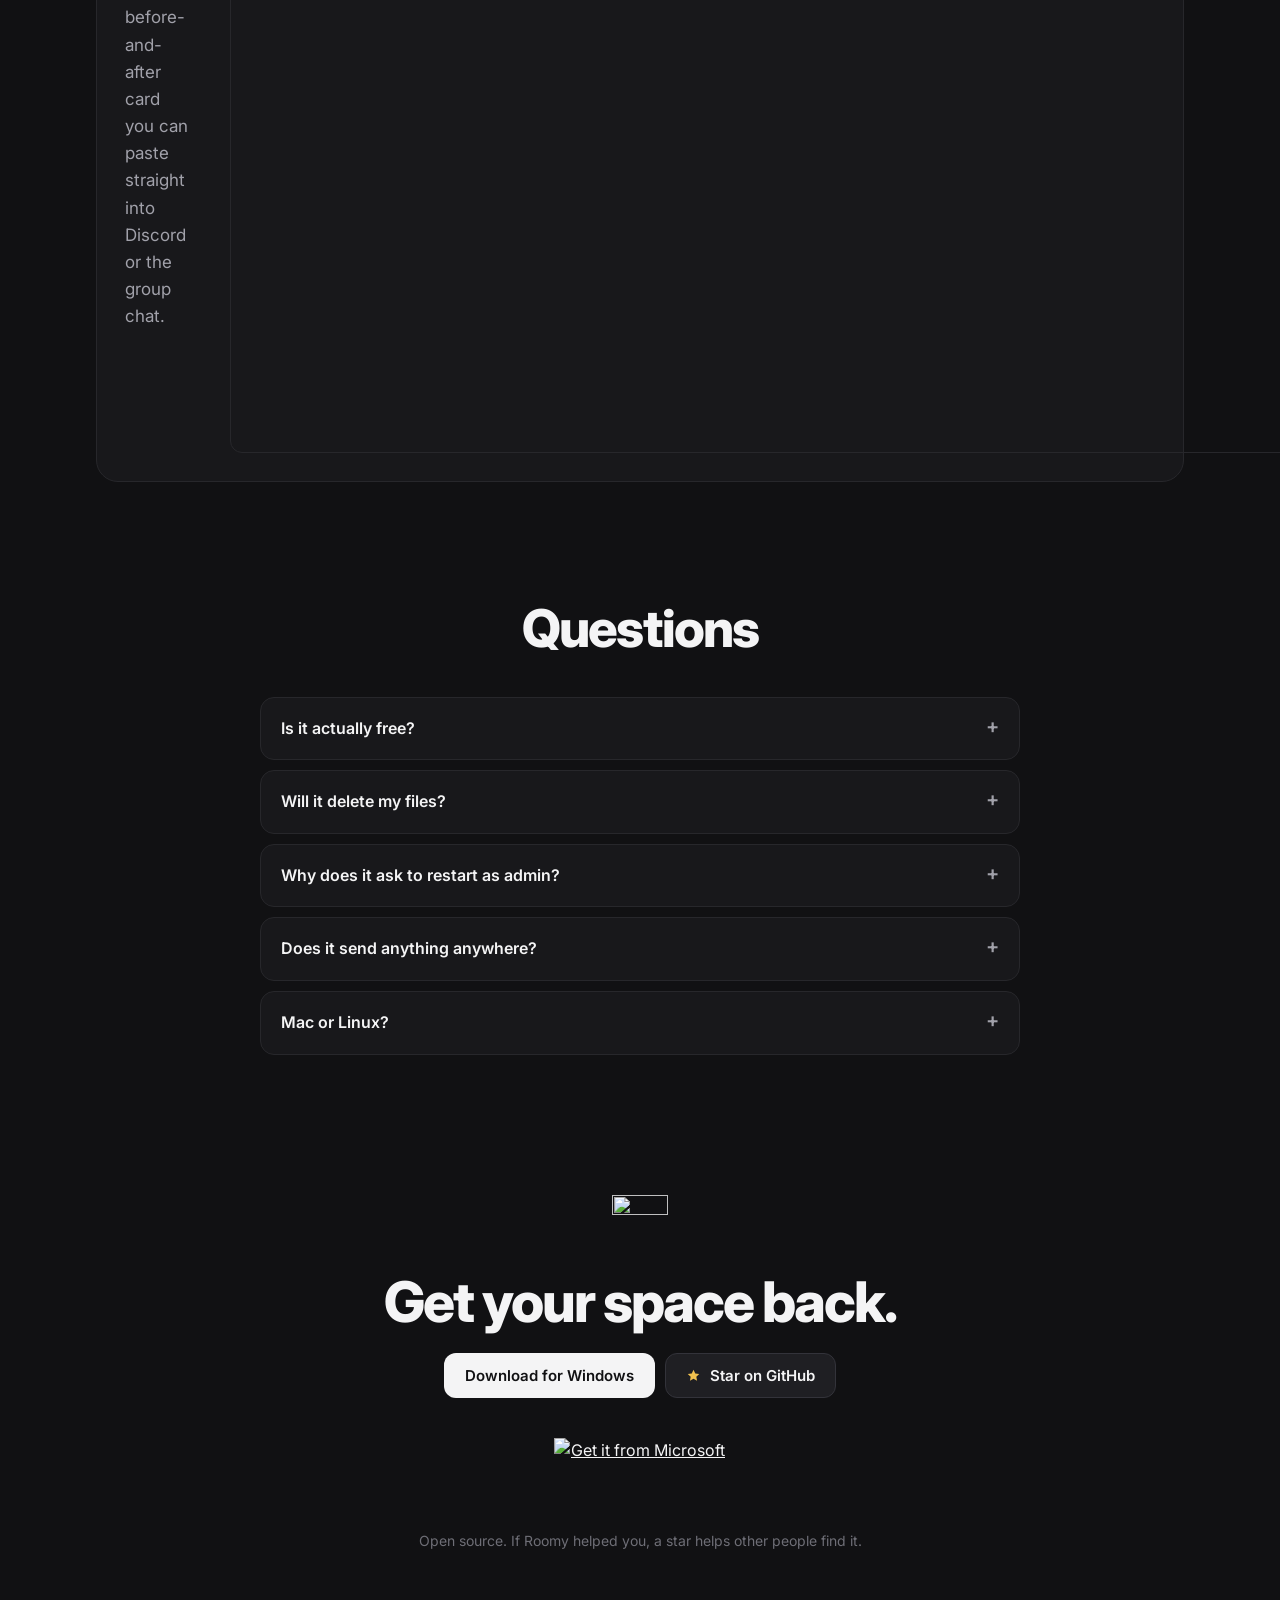
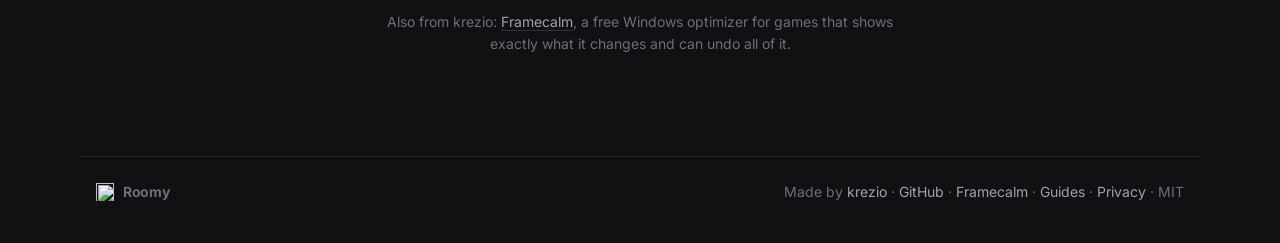
==== commit 5de6558f: "Add the Microsoft Store badge to the site" ====
--- a/site/index.html
+++ b/site/index.html
@@ -120,6 +120,7 @@
           <small class="dl-note">10,000+ downloads</small>
         </div>
       </div>
+      <a class="store-badge" href="https://apps.microsoft.com/detail/9P983BK0XVMC?mode=direct" target="_blank" rel="noopener"><img src="https://get.microsoft.com/images/en-us%20dark.svg" alt="Get it from Microsoft" width="182" height="55"></a>
       <p class="fine">Free for Windows 10 and 11 · English and Русский · Works offline · Open source</p>
 
       <figure class="video-frame">
@@ -242,6 +243,7 @@
         <a class="btn btn-light" href="https://github.com/krezio/roomy/releases/latest/download/Roomy-Setup.exe">Download for Windows</a>
         <a class="btn btn-dark star-btn" href="https://github.com/krezio/roomy" target="_blank" rel="noopener"><svg viewBox="0 0 24 24" width="15" height="15" aria-hidden="true"><path fill="currentColor" d="M12 2.8l2.8 5.9 6.4.8-4.7 4.4 1.2 6.4L12 17.2l-5.7 3.1 1.2-6.4L2.8 9.5l6.4-.8z"/></svg><span>Star on GitHub</span><b class="star-count" hidden></b></a>
       </div>
+      <a class="store-badge" href="https://apps.microsoft.com/detail/9P983BK0XVMC?mode=direct" target="_blank" rel="noopener"><img src="https://get.microsoft.com/images/en-us%20dark.svg" alt="Get it from Microsoft" width="182" height="55"></a>
       <p class="fine">Open source. If Roomy helped you, a star helps other people find it.</p>
       <p class="also">Also from krezio: <a href="https://framecalm.krezio.xyz">Framecalm</a>, a free Windows optimizer for games that shows exactly what it changes and can undo all of it.</p>
     </section>
--- a/site/styles.css
+++ b/site/styles.css
@@ -67,6 +67,9 @@
 .star-wrap { display: flex; flex-direction: column; align-items: center; gap: 7px; }
 .dl-note { color: var(--faint); font-size: 12.5px; font-variant-numeric: tabular-nums; }
 .fine { color: var(--faint); font-size: 14px; margin: 18px 0 0; }
+.store-badge { display: inline-block; margin-top: 18px; border-radius: 8px; transition: opacity .2s; }
+.store-badge:hover { opacity: .85; }
+.store-badge img { display: block; height: 52px; width: auto; }
 
 .video-frame {
   position: relative; margin: 64px auto 0; max-width: 1040px;
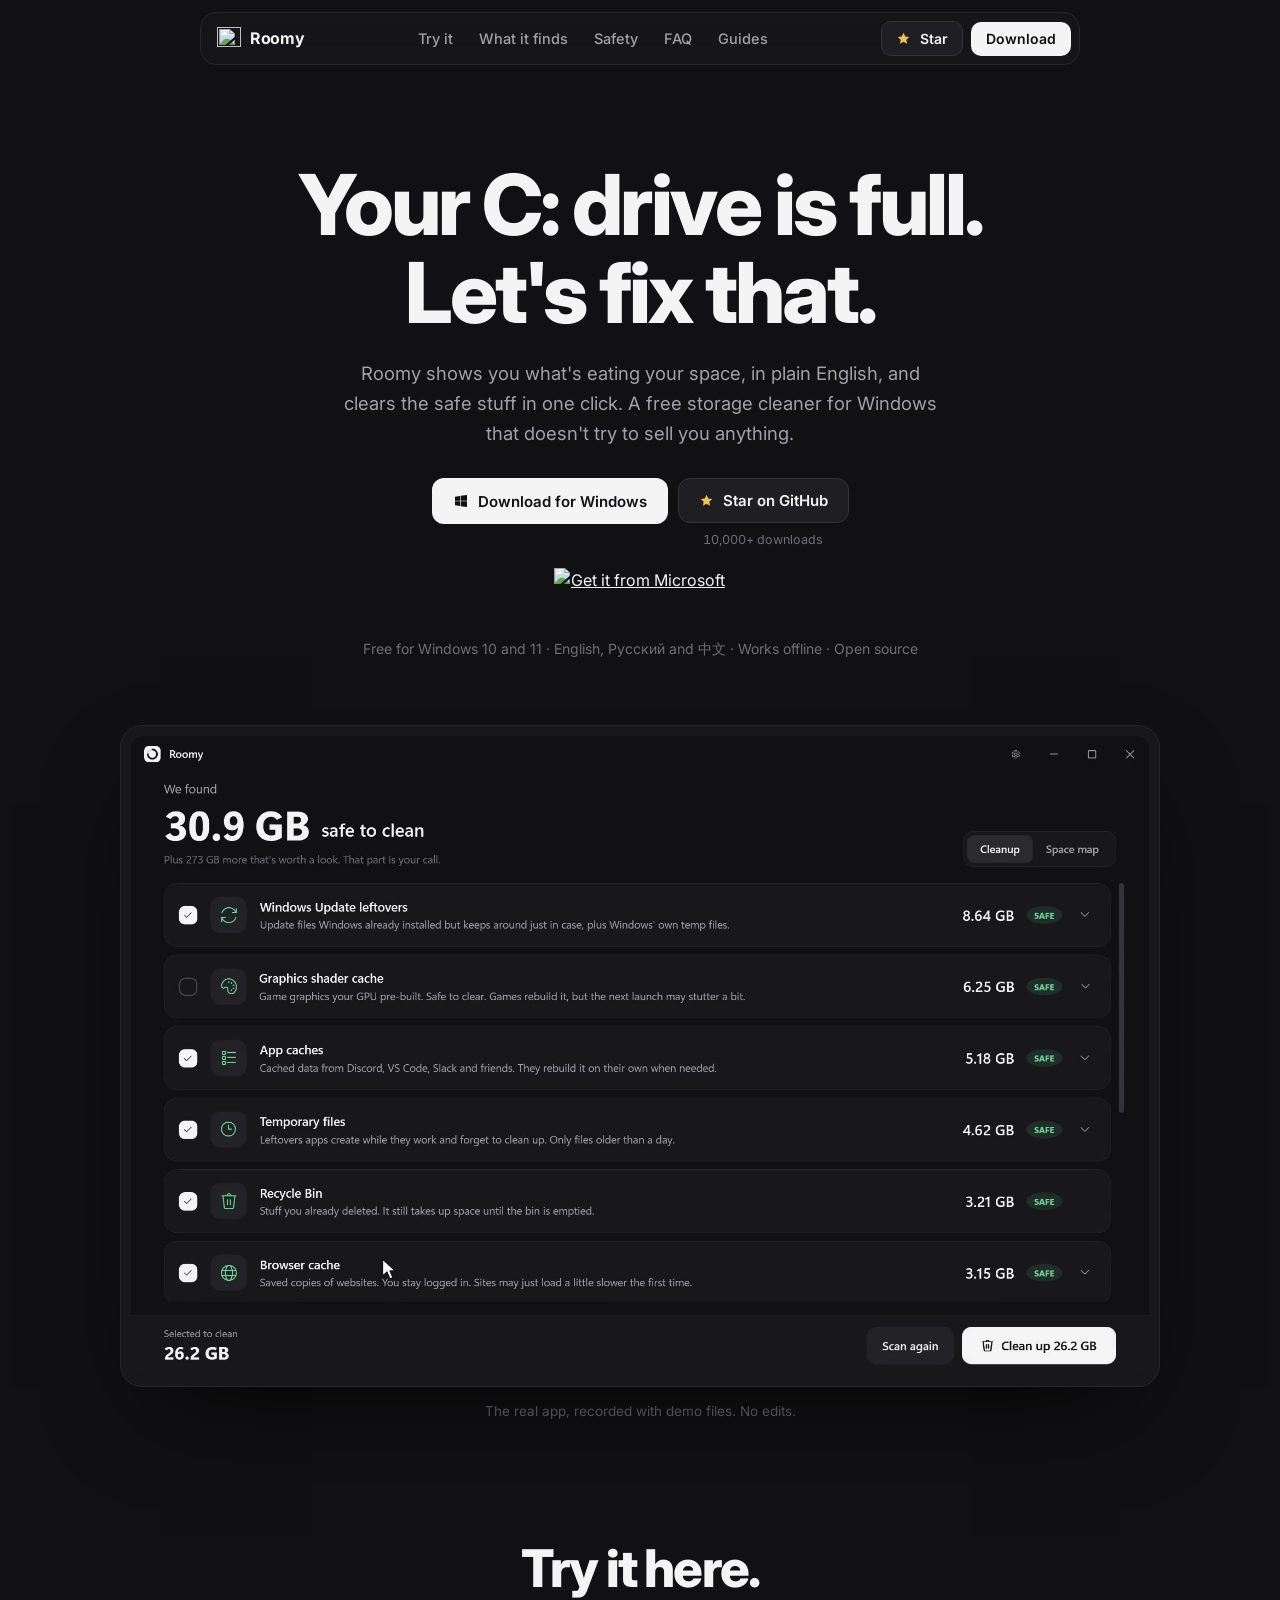
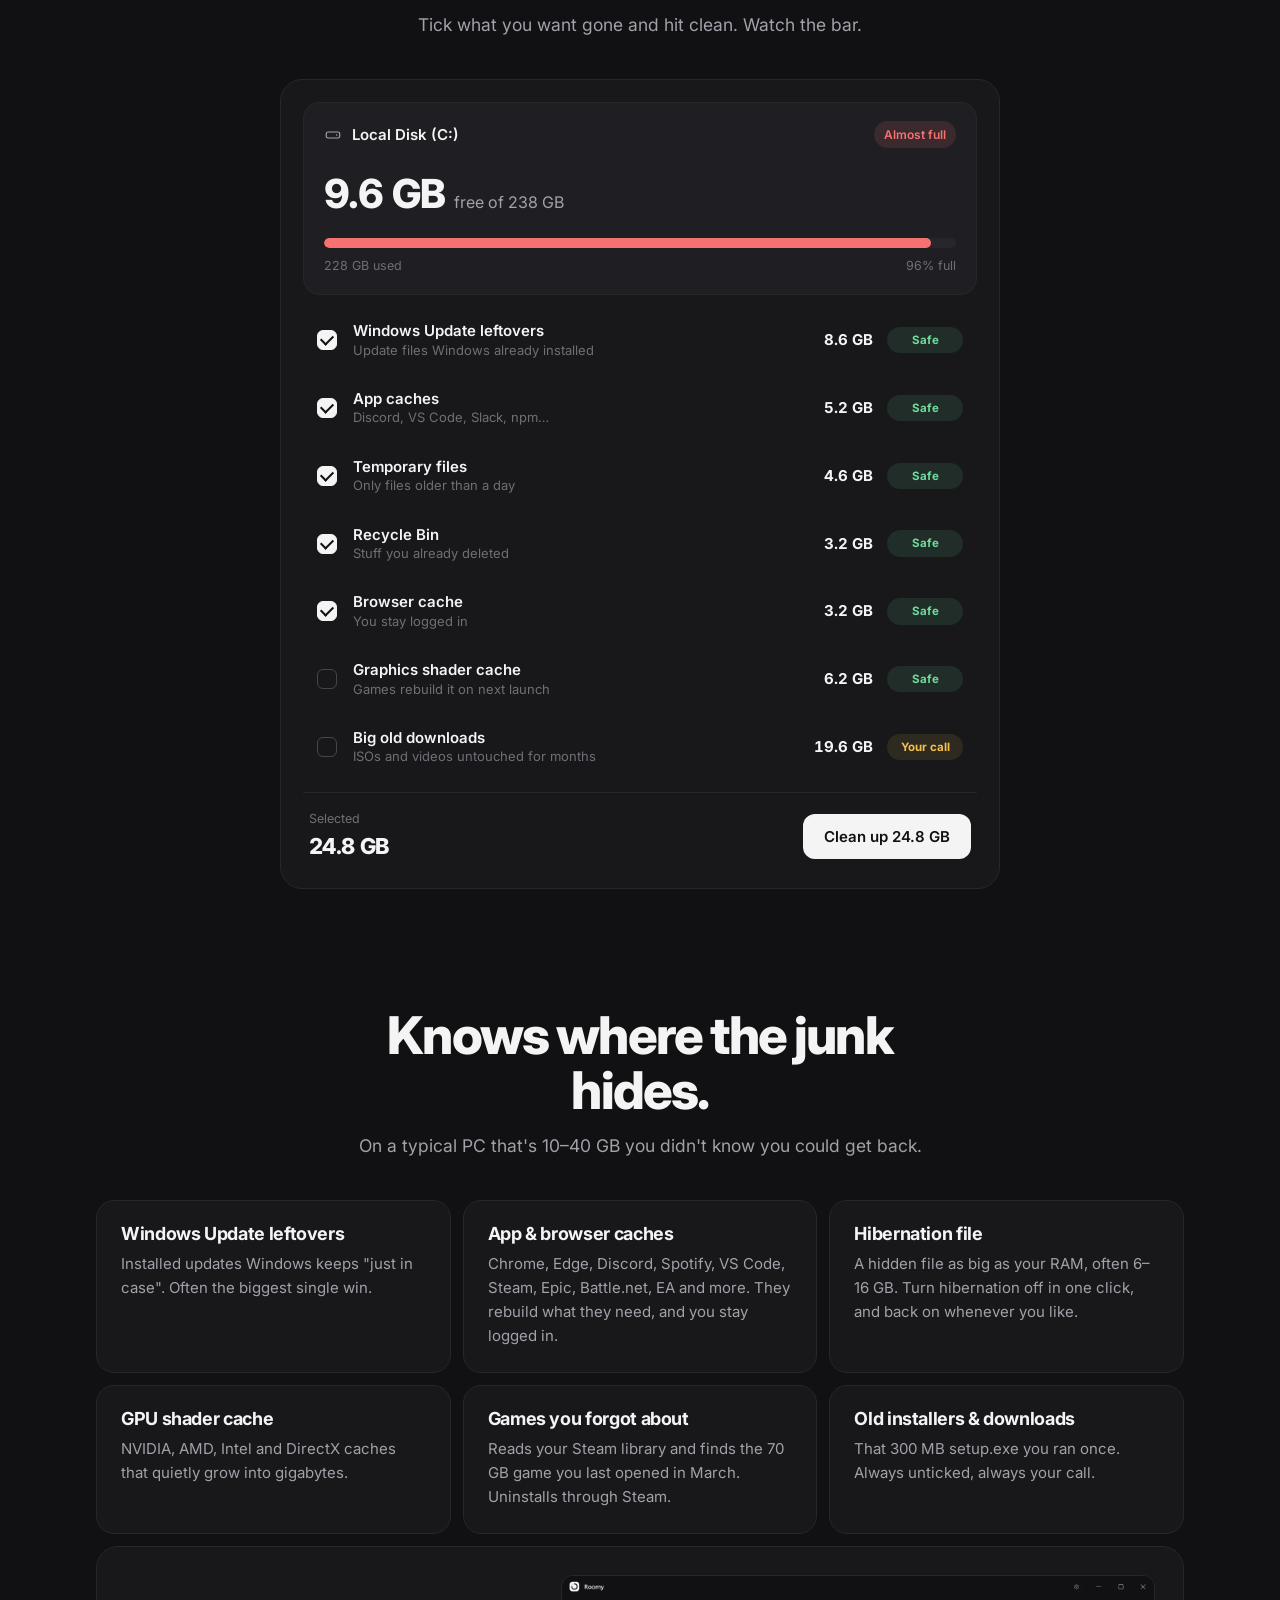
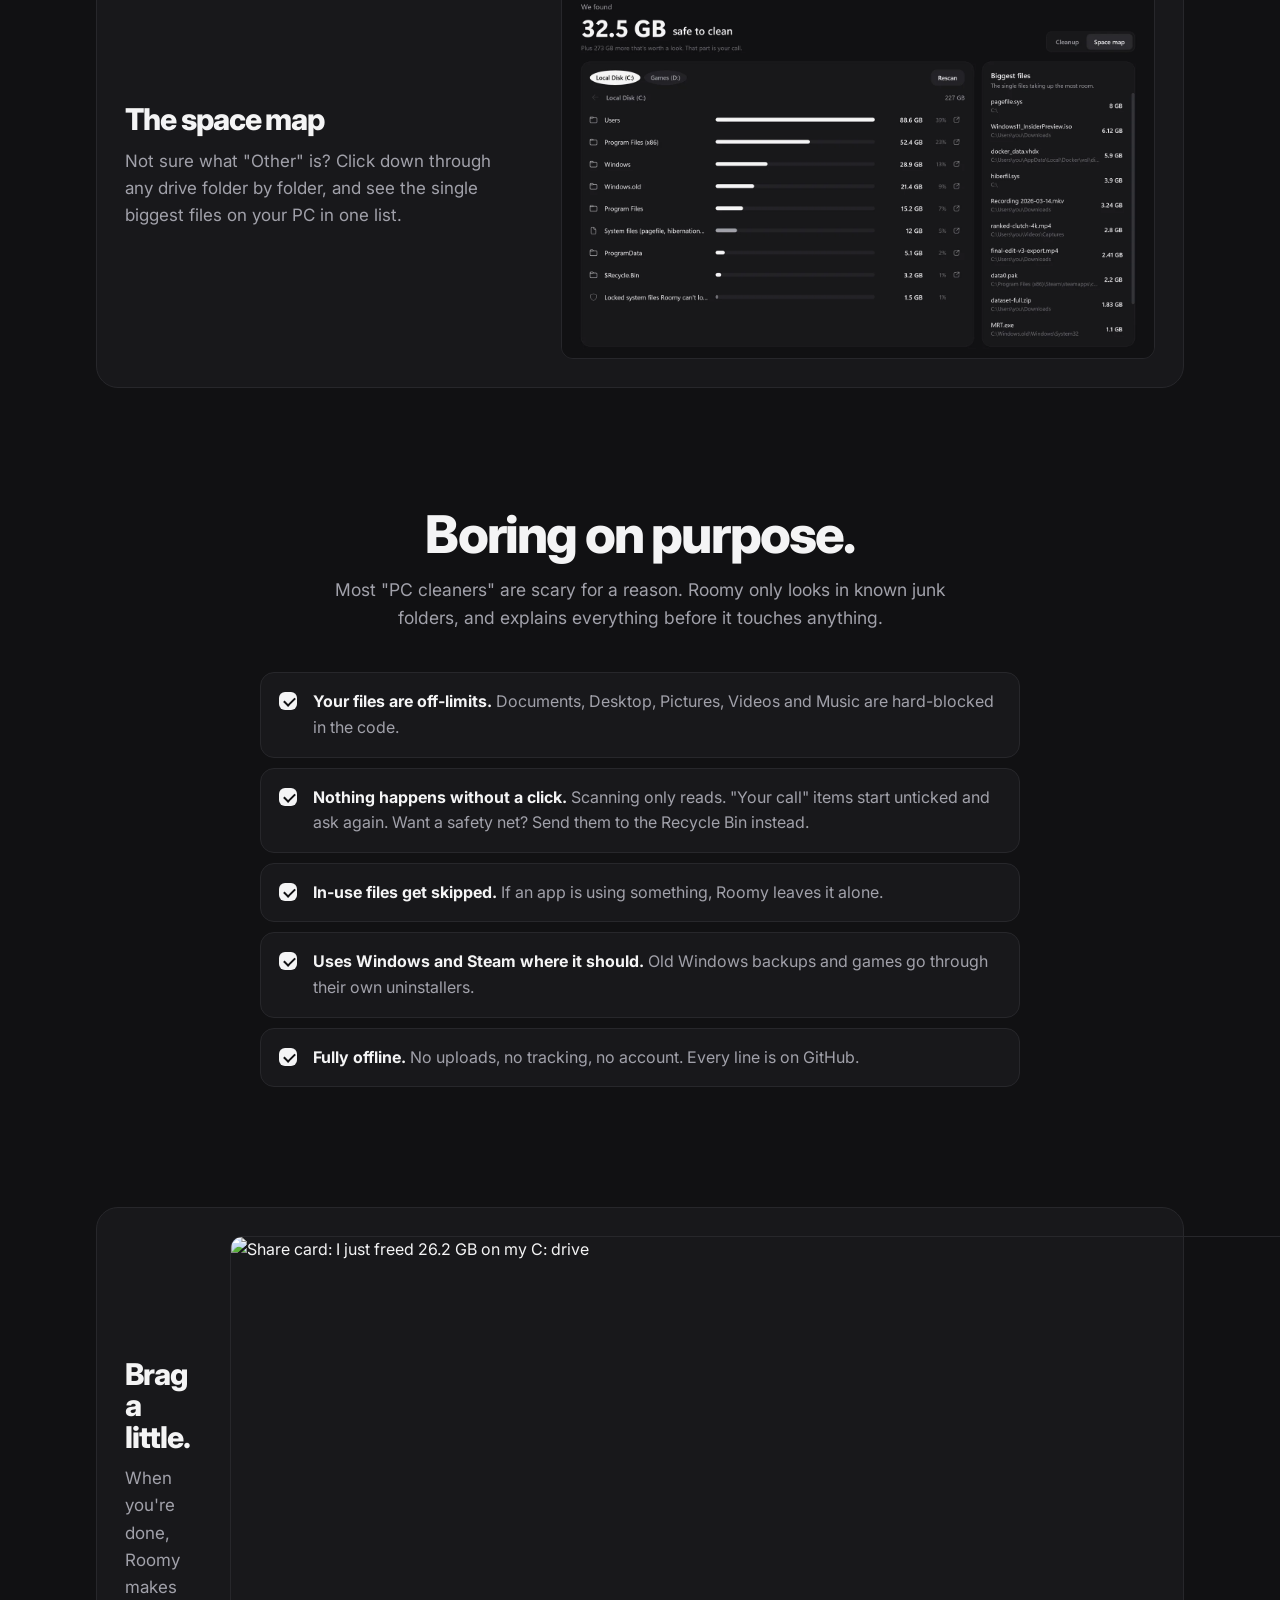
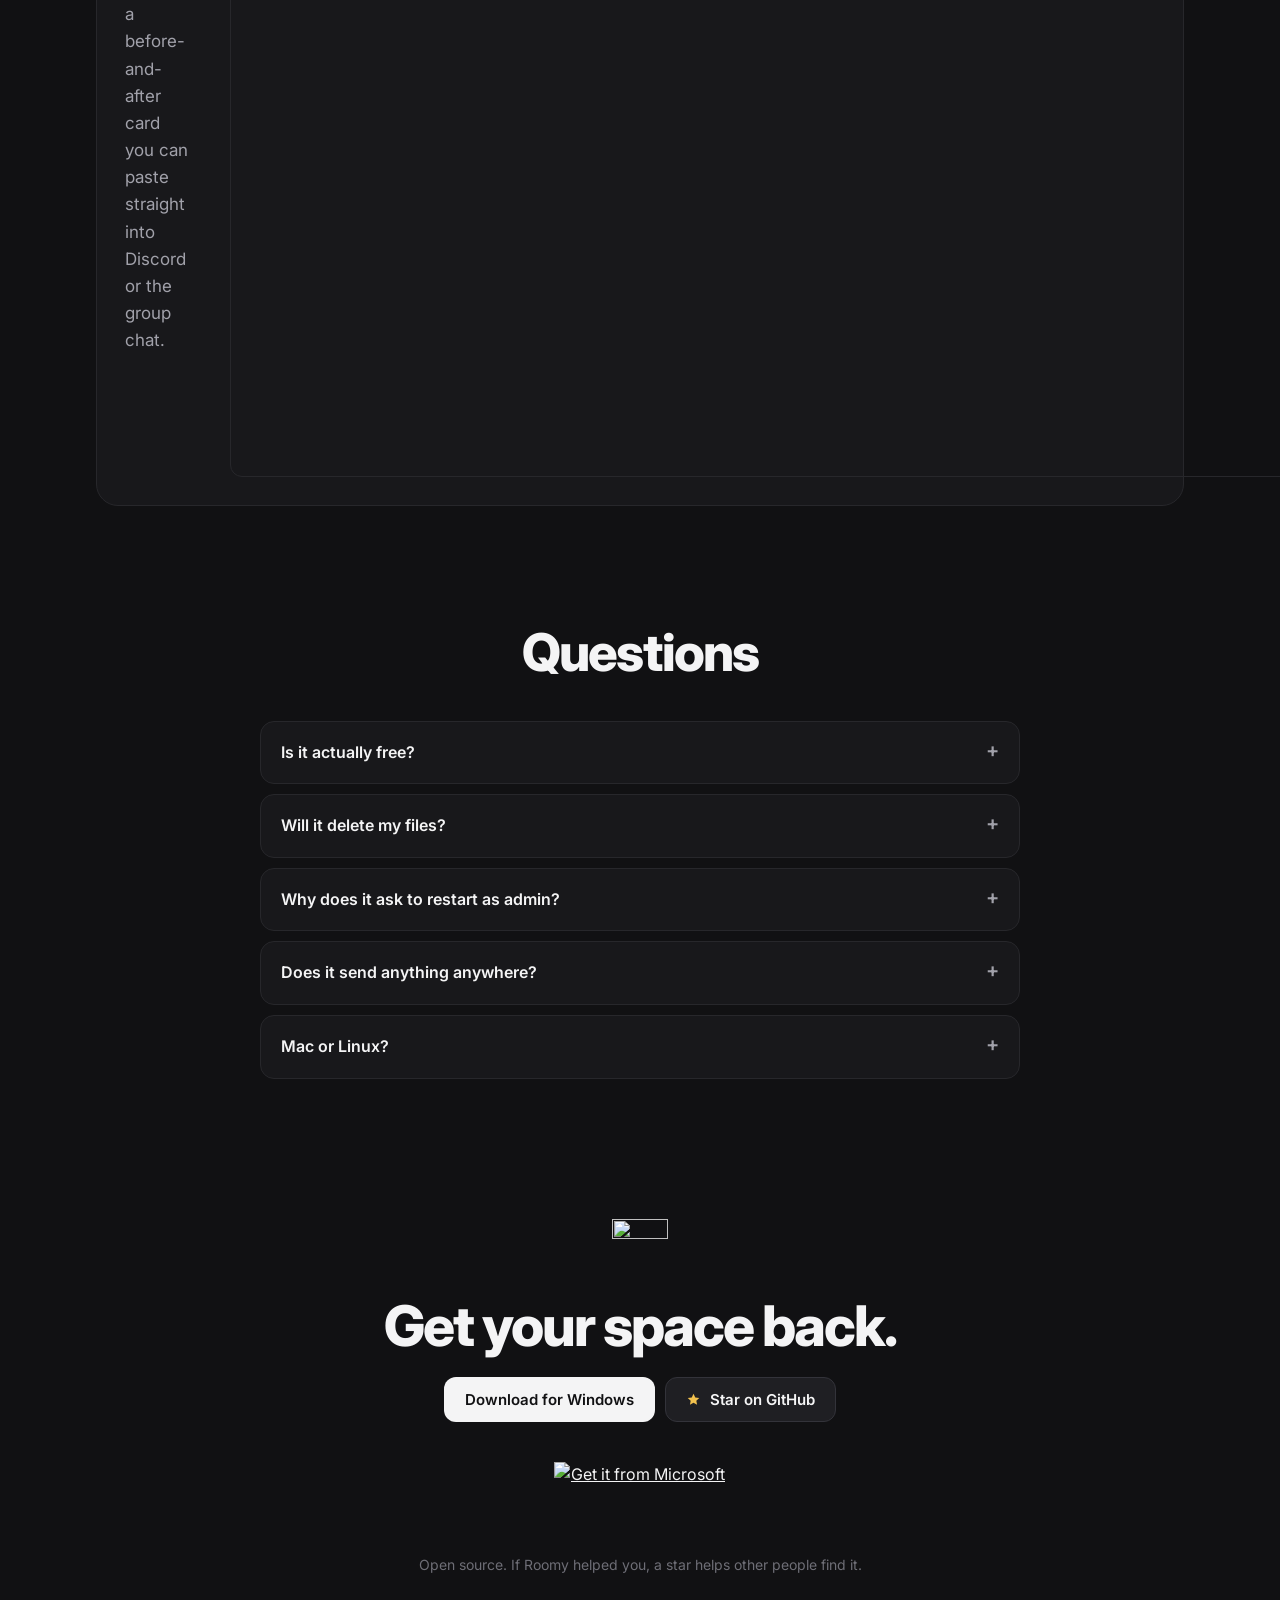
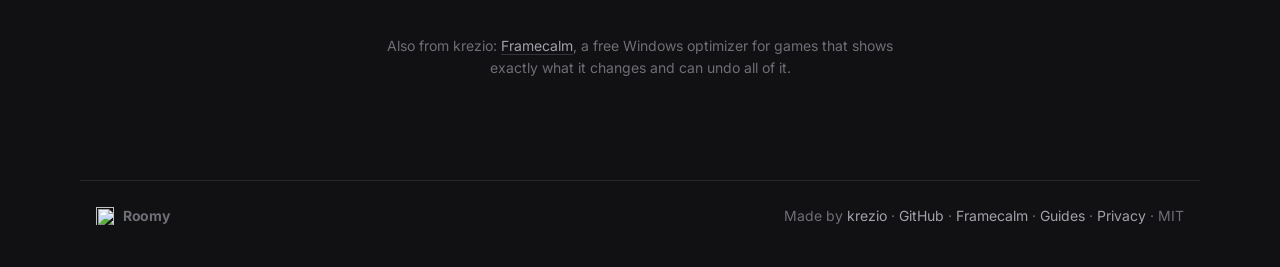
==== commit 25dd7c1c: "Release 0.1.5" ====
--- a/site/index.html
+++ b/site/index.html
@@ -39,7 +39,7 @@
         "applicationCategory": "UtilitiesApplication",
         "applicationSubCategory": "Disk cleanup",
         "operatingSystem": "Windows 11, Windows 10",
-        "softwareVersion": "0.1.4",
+        "softwareVersion": "0.1.5",
         "url": "https://roomy.krezio.xyz/",
         "downloadUrl": "https://github.com/krezio/roomy/releases/latest/download/Roomy-Setup.exe",
         "installUrl": "https://apps.microsoft.com/detail/9P983BK0XVMC",
@@ -121,7 +121,7 @@
         </div>
       </div>
       <a class="store-badge" href="https://apps.microsoft.com/detail/9P983BK0XVMC?mode=direct" target="_blank" rel="noopener"><img src="https://get.microsoft.com/images/en-us%20dark.svg" alt="Get it from Microsoft" width="182" height="55"></a>
-      <p class="fine">Free for Windows 10 and 11 · English and Русский · Works offline · Open source</p>
+      <p class="fine">Free for Windows 10 and 11 · English, Русский and 中文 · Works offline · Open source</p>
 
       <figure class="video-frame">
         <video id="demoVideo" src="assets/video/roomy-demo.mp4" poster="assets/video/poster.jpg"
@@ -184,8 +184,8 @@
       </div>
       <div class="grid">
         <article class="card"><h3>Windows Update leftovers</h3><p>Installed updates Windows keeps "just in case". Often the biggest single win.</p></article>
-        <article class="card"><h3>App caches</h3><p>Discord, Spotify, VS Code, Slack, Teams, Steam, Epic Games, npm, pip, Yarn, NuGet. They rebuild what they need.</p></article>
-        <article class="card"><h3>Browser cache</h3><p>Chrome, Edge, Brave, Vivaldi, Firefox and Opera. You stay logged in everywhere.</p></article>
+        <article class="card"><h3>App &amp; browser caches</h3><p>Chrome, Edge, Discord, Spotify, VS Code, Steam, Epic, Battle.net, EA and more. They rebuild what they need, and you stay logged in.</p></article>
+        <article class="card"><h3>Hibernation file</h3><p>A hidden file as big as your RAM, often 6–16 GB. Turn hibernation off in one click, and back on whenever you like.</p></article>
         <article class="card"><h3>GPU shader cache</h3><p>NVIDIA, AMD, Intel and DirectX caches that quietly grow into gigabytes.</p></article>
         <article class="card"><h3>Games you forgot about</h3><p>Reads your Steam library and finds the 70 GB game you last opened in March. Uninstalls through Steam.</p></article>
         <article class="card"><h3>Old installers &amp; downloads</h3><p>That 300 MB setup.exe you ran once. Always unticked, always your call.</p></article>
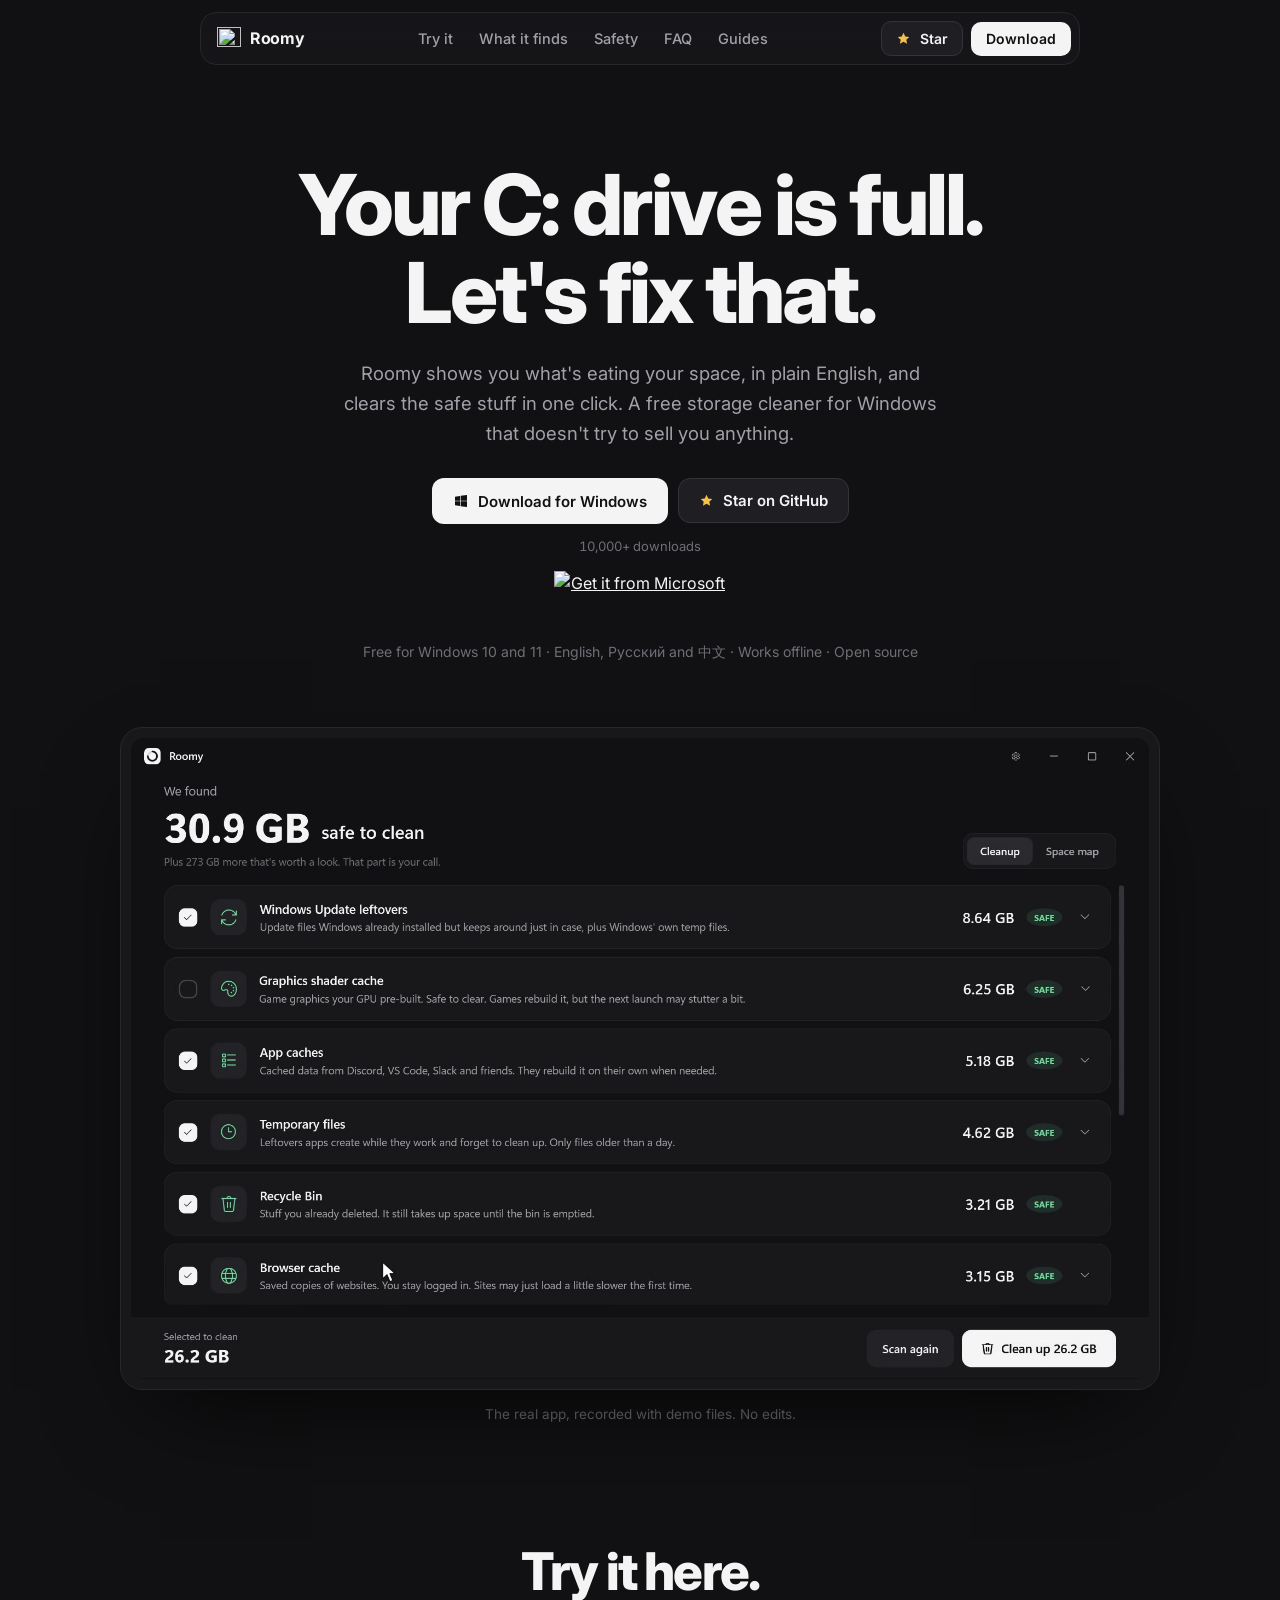
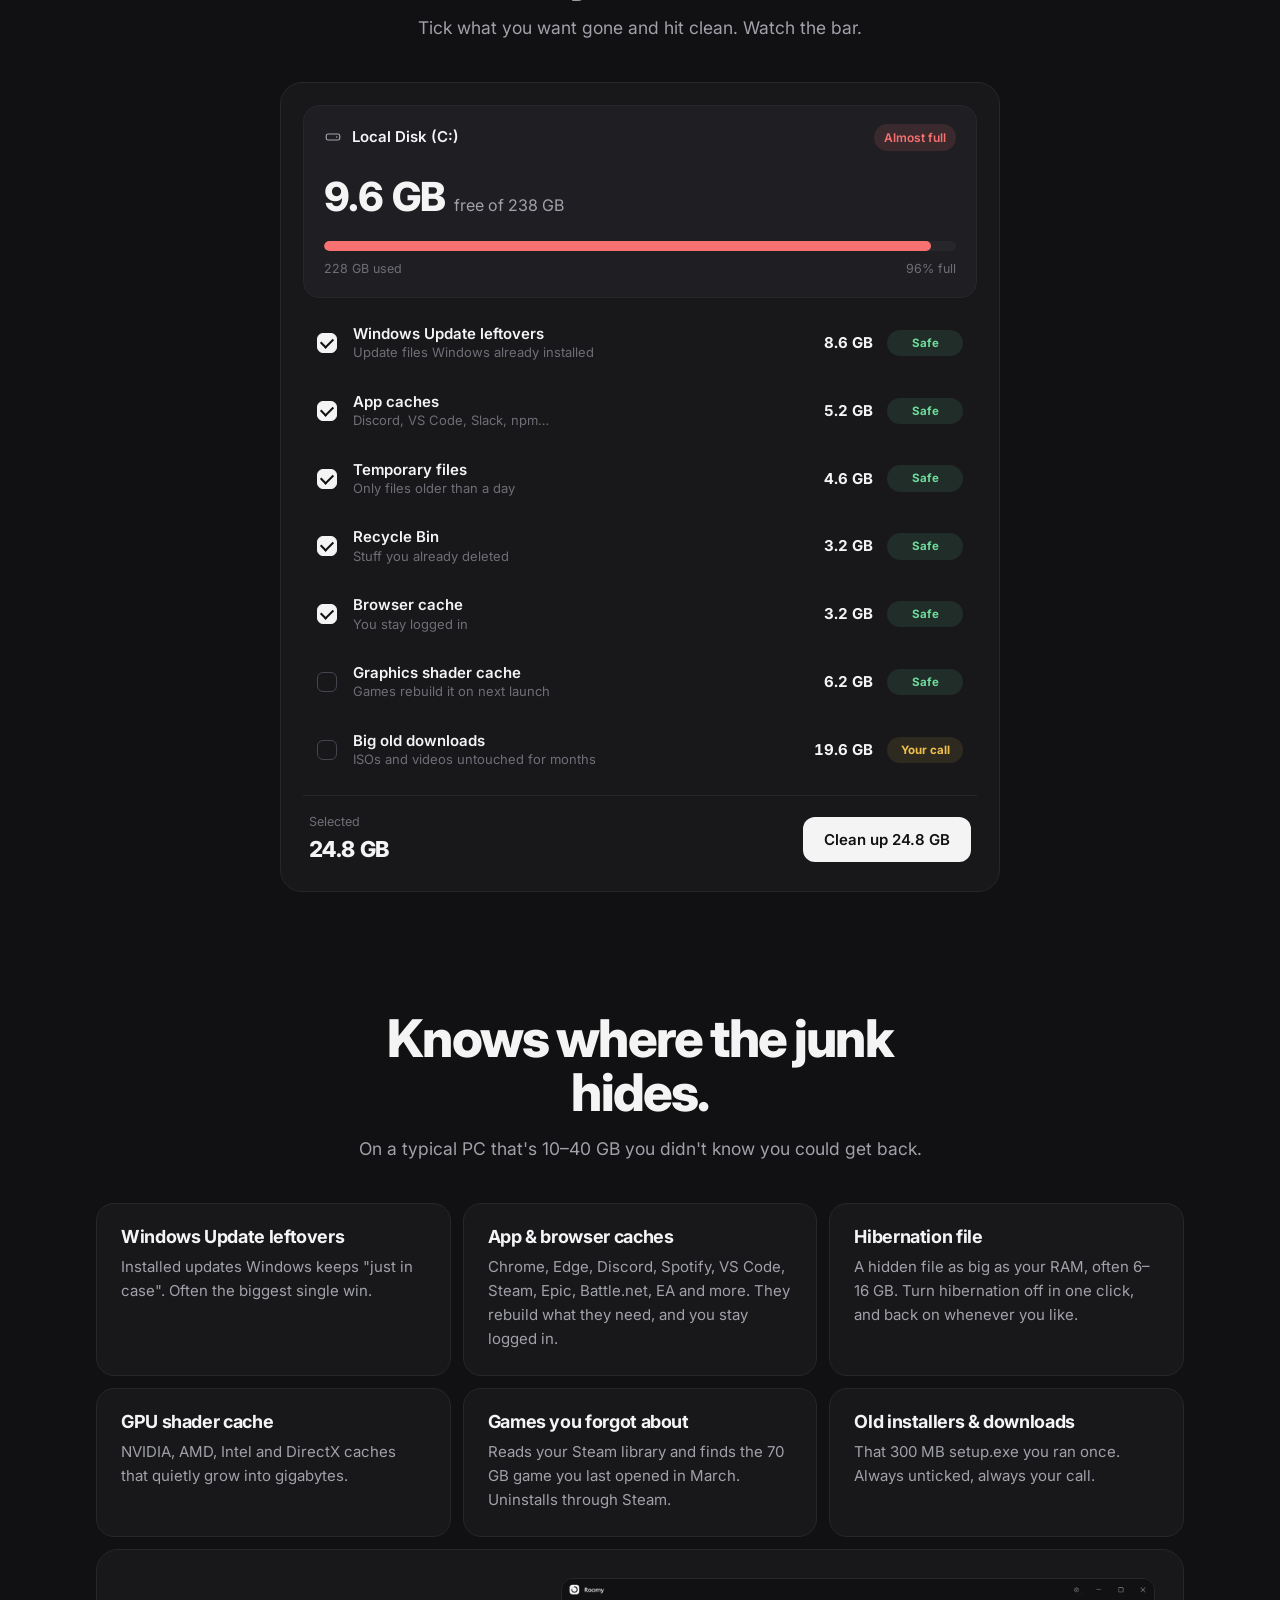
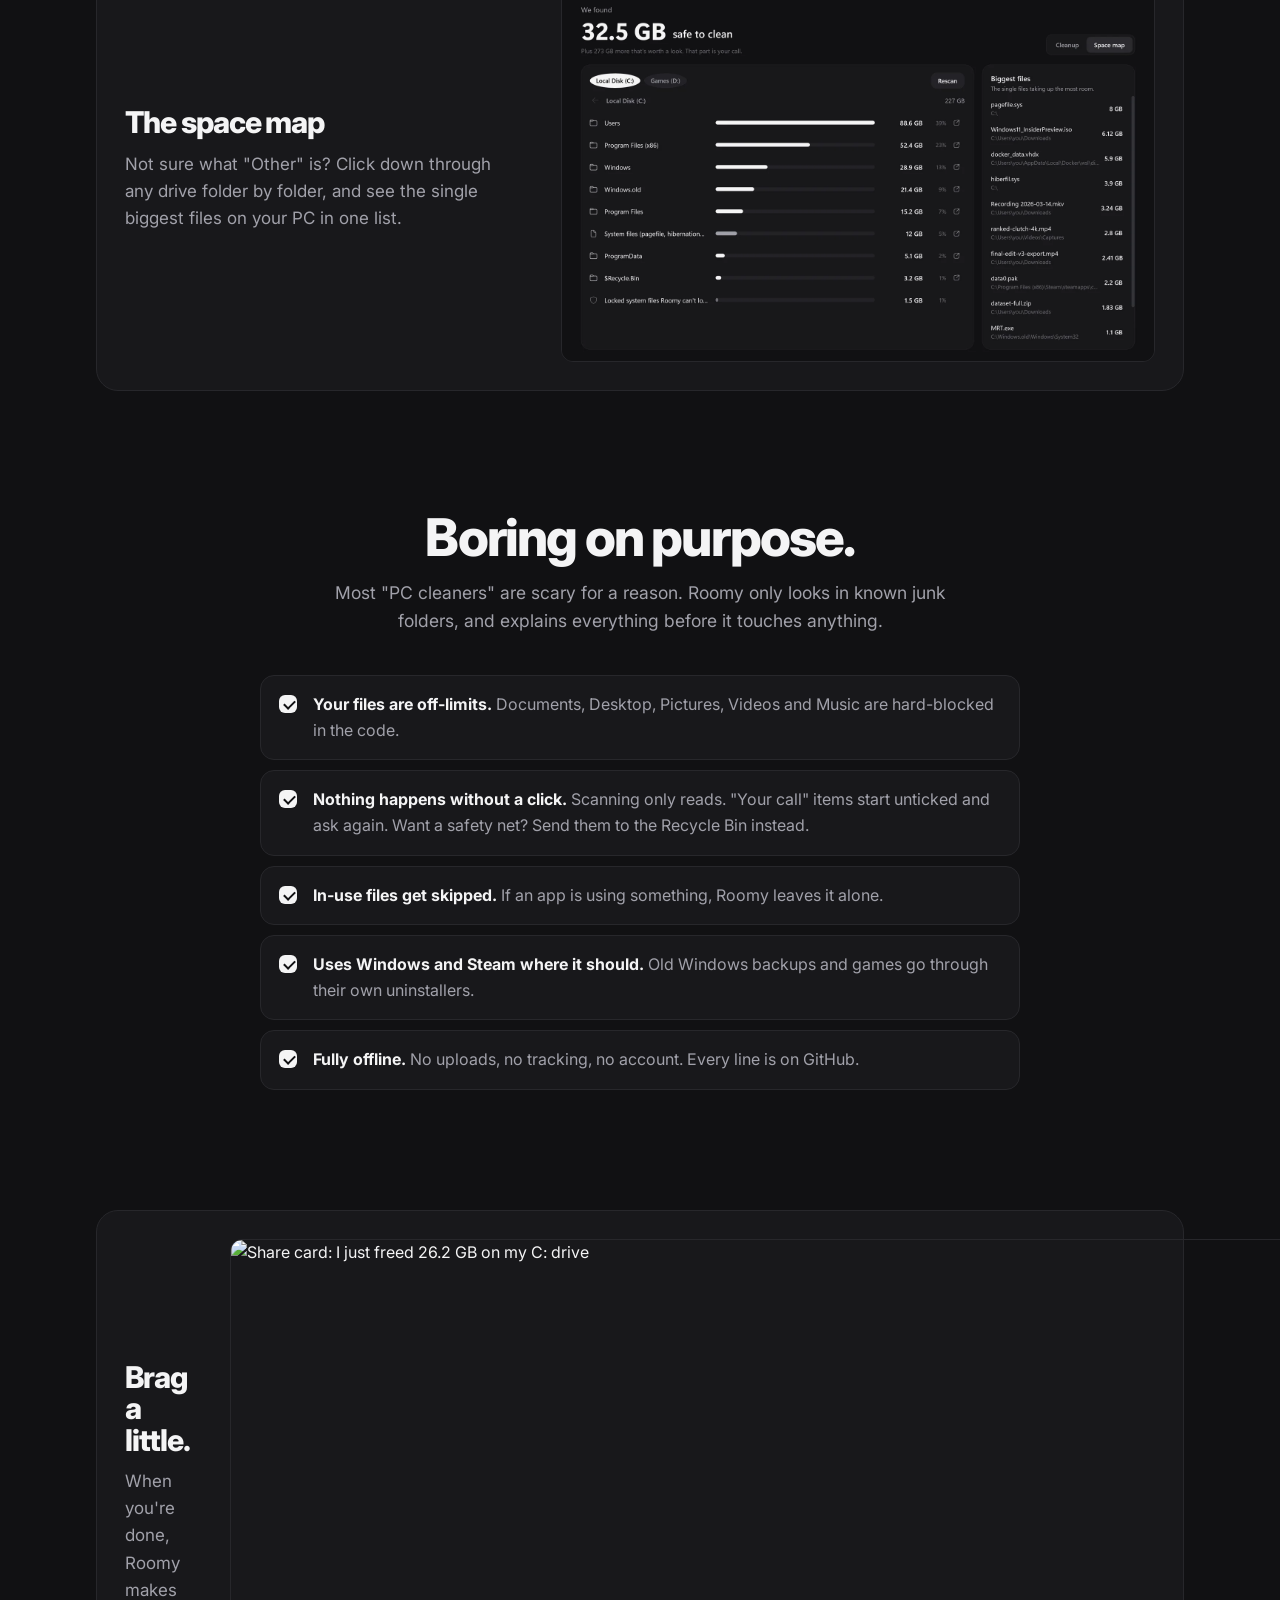
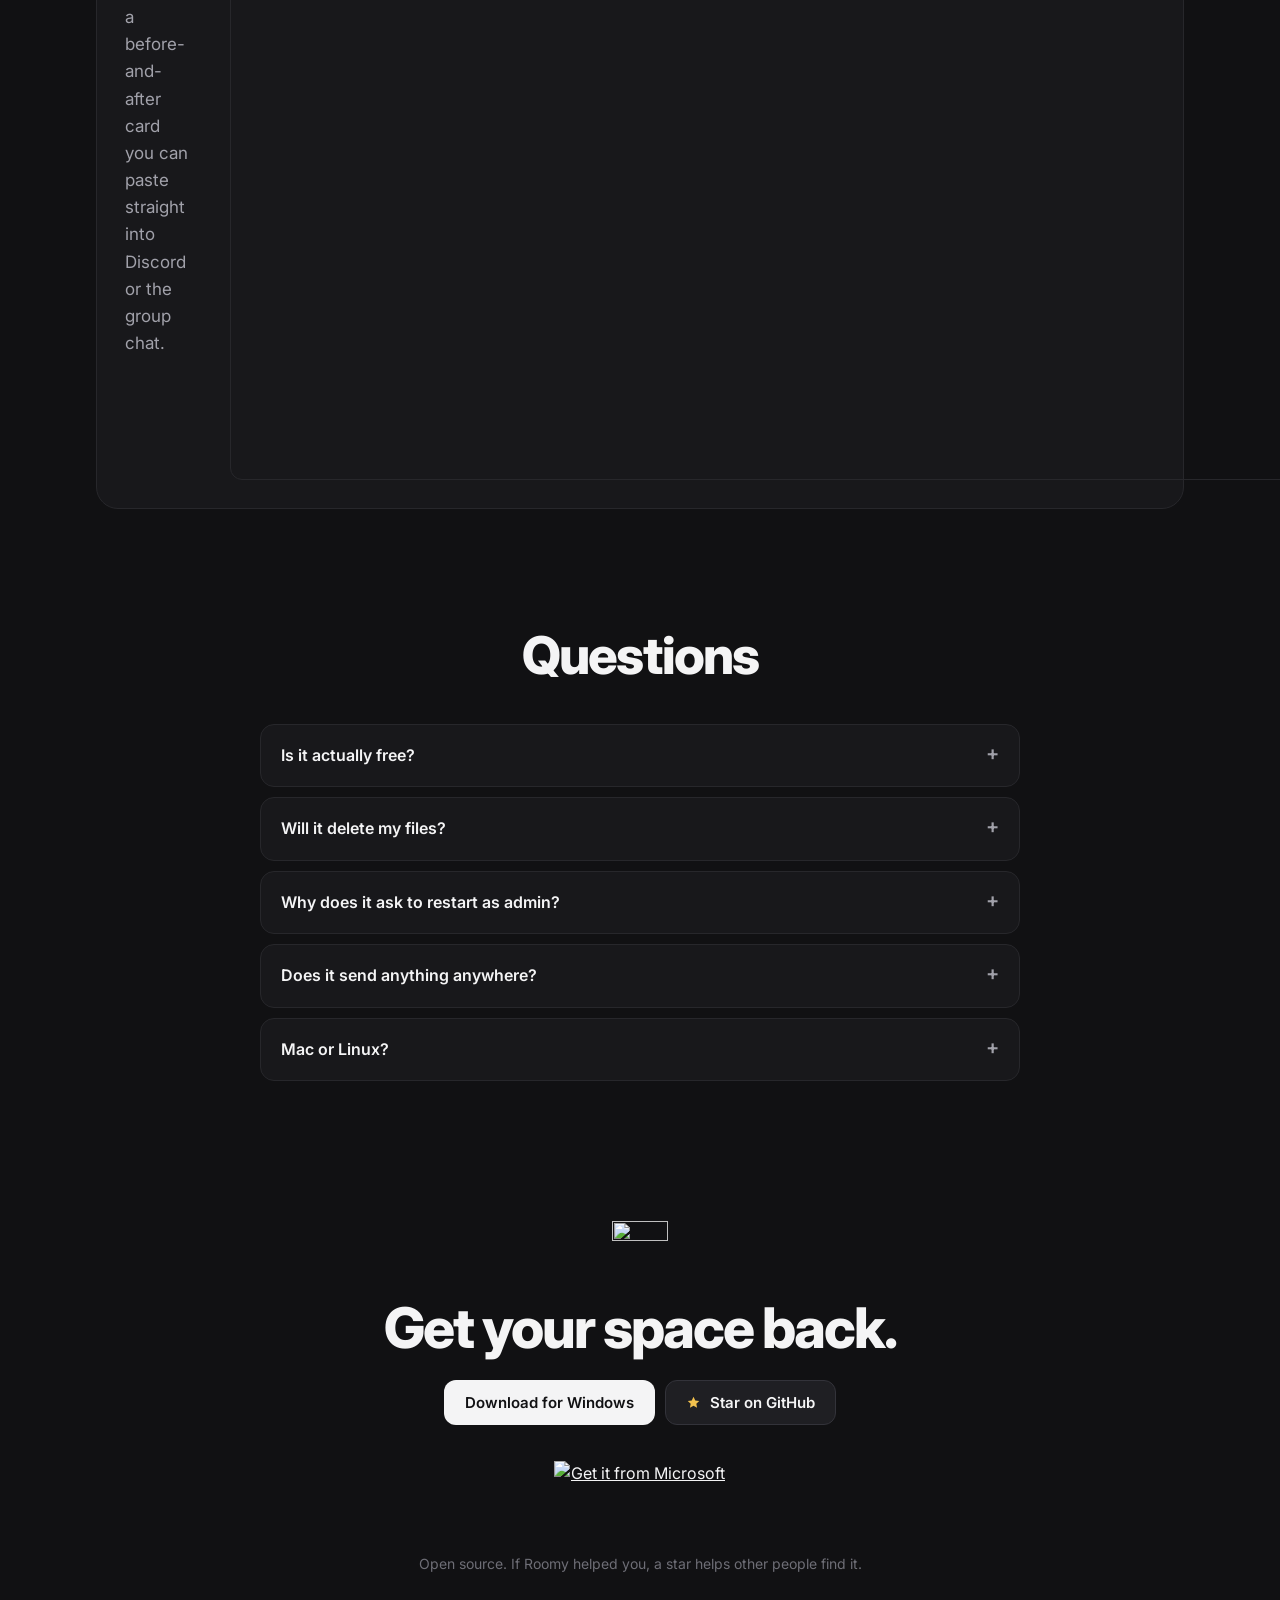
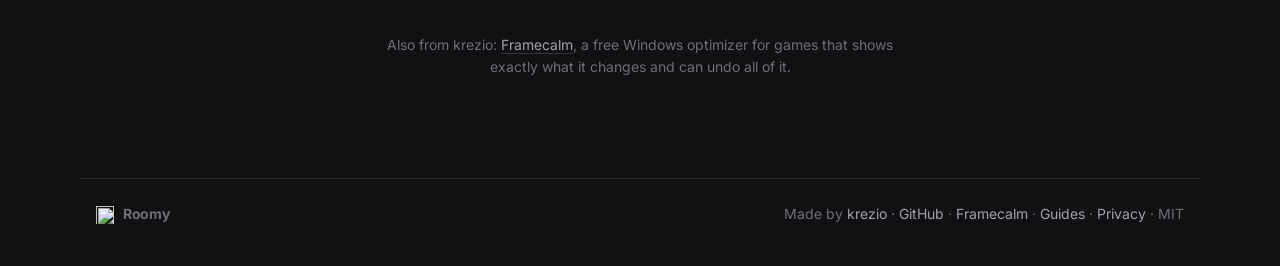
==== commit f66f1a5a: "Use the white Store badge and center the download count" ====
--- a/site/index.html
+++ b/site/index.html
@@ -115,12 +115,10 @@
           <svg viewBox="0 0 24 24" width="16" height="16" aria-hidden="true"><path fill="currentColor" d="M3 5.5 10.5 4.4v7.1H3zM11.5 4.3 21 3v8.5h-9.5zM3 12.5h7.5v7.1L3 18.5zM11.5 12.5H21V21l-9.5-1.3z"/></svg>
           Download for Windows
         </a>
-        <div class="star-wrap">
-          <a class="btn btn-dark star-btn" href="https://github.com/krezio/roomy" target="_blank" rel="noopener"><svg viewBox="0 0 24 24" width="15" height="15" aria-hidden="true"><path fill="currentColor" d="M12 2.8l2.8 5.9 6.4.8-4.7 4.4 1.2 6.4L12 17.2l-5.7 3.1 1.2-6.4L2.8 9.5l6.4-.8z"/></svg><span>Star on GitHub</span><b class="star-count" hidden></b></a>
-          <small class="dl-note">10,000+ downloads</small>
-        </div>
-      </div>
-      <a class="store-badge" href="https://apps.microsoft.com/detail/9P983BK0XVMC?mode=direct" target="_blank" rel="noopener"><img src="https://get.microsoft.com/images/en-us%20dark.svg" alt="Get it from Microsoft" width="182" height="55"></a>
+        <a class="btn btn-dark star-btn" href="https://github.com/krezio/roomy" target="_blank" rel="noopener"><svg viewBox="0 0 24 24" width="15" height="15" aria-hidden="true"><path fill="currentColor" d="M12 2.8l2.8 5.9 6.4.8-4.7 4.4 1.2 6.4L12 17.2l-5.7 3.1 1.2-6.4L2.8 9.5l6.4-.8z"/></svg><span>Star on GitHub</span><b class="star-count" hidden></b></a>
+      </div>
+      <p class="dl-note">10,000+ downloads</p>
+      <a class="store-badge" href="https://apps.microsoft.com/detail/9P983BK0XVMC?mode=direct" target="_blank" rel="noopener"><img src="https://get.microsoft.com/images/en-us%20light.svg" alt="Get it from Microsoft" width="182" height="55"></a>
       <p class="fine">Free for Windows 10 and 11 · English, Русский and 中文 · Works offline · Open source</p>
 
       <figure class="video-frame">
@@ -243,7 +241,7 @@
         <a class="btn btn-light" href="https://github.com/krezio/roomy/releases/latest/download/Roomy-Setup.exe">Download for Windows</a>
         <a class="btn btn-dark star-btn" href="https://github.com/krezio/roomy" target="_blank" rel="noopener"><svg viewBox="0 0 24 24" width="15" height="15" aria-hidden="true"><path fill="currentColor" d="M12 2.8l2.8 5.9 6.4.8-4.7 4.4 1.2 6.4L12 17.2l-5.7 3.1 1.2-6.4L2.8 9.5l6.4-.8z"/></svg><span>Star on GitHub</span><b class="star-count" hidden></b></a>
       </div>
-      <a class="store-badge" href="https://apps.microsoft.com/detail/9P983BK0XVMC?mode=direct" target="_blank" rel="noopener"><img src="https://get.microsoft.com/images/en-us%20dark.svg" alt="Get it from Microsoft" width="182" height="55"></a>
+      <a class="store-badge" href="https://apps.microsoft.com/detail/9P983BK0XVMC?mode=direct" target="_blank" rel="noopener"><img src="https://get.microsoft.com/images/en-us%20light.svg" alt="Get it from Microsoft" width="182" height="55"></a>
       <p class="fine">Open source. If Roomy helped you, a star helps other people find it.</p>
       <p class="also">Also from krezio: <a href="https://framecalm.krezio.xyz">Framecalm</a>, a free Windows optimizer for games that shows exactly what it changes and can undo all of it.</p>
     </section>
--- a/site/styles.css
+++ b/site/styles.css
@@ -64,10 +64,9 @@
 .hero h1 { font-size: clamp(36px, 7vw, 84px); font-weight: 800; text-wrap: balance; }
 .lede { max-width: 600px; margin: 22px auto 30px; font-size: 18.5px; color: var(--muted); }
 .ctas { display: flex; gap: 10px; justify-content: center; flex-wrap: wrap; align-items: flex-start; }
-.star-wrap { display: flex; flex-direction: column; align-items: center; gap: 7px; }
-.dl-note { color: var(--faint); font-size: 12.5px; font-variant-numeric: tabular-nums; }
+.dl-note { color: var(--faint); font-size: 13px; margin: 12px 0 0; font-variant-numeric: tabular-nums; }
 .fine { color: var(--faint); font-size: 14px; margin: 18px 0 0; }
-.store-badge { display: inline-block; margin-top: 18px; border-radius: 8px; transition: opacity .2s; }
+.store-badge { display: inline-block; margin-top: 14px; border-radius: 8px; transition: opacity .2s; }
 .store-badge:hover { opacity: .85; }
 .store-badge img { display: block; height: 52px; width: auto; }
 
@@ -192,8 +191,7 @@
 @media (max-width: 600px) {
   .hero { padding-top: 64px; }
   .lede { font-size: 16.5px; }
-  .ctas .btn, .star-wrap { flex: 1 1 100%; }
-  .star-wrap .btn { width: 100%; }
+  .ctas .btn { flex: 1 1 100%; }
   .video-frame { padding: 5px; border-radius: 14px; margin-top: 44px; }
   .video-frame video { border-radius: 10px; }
   .section { padding-top: 90px; }
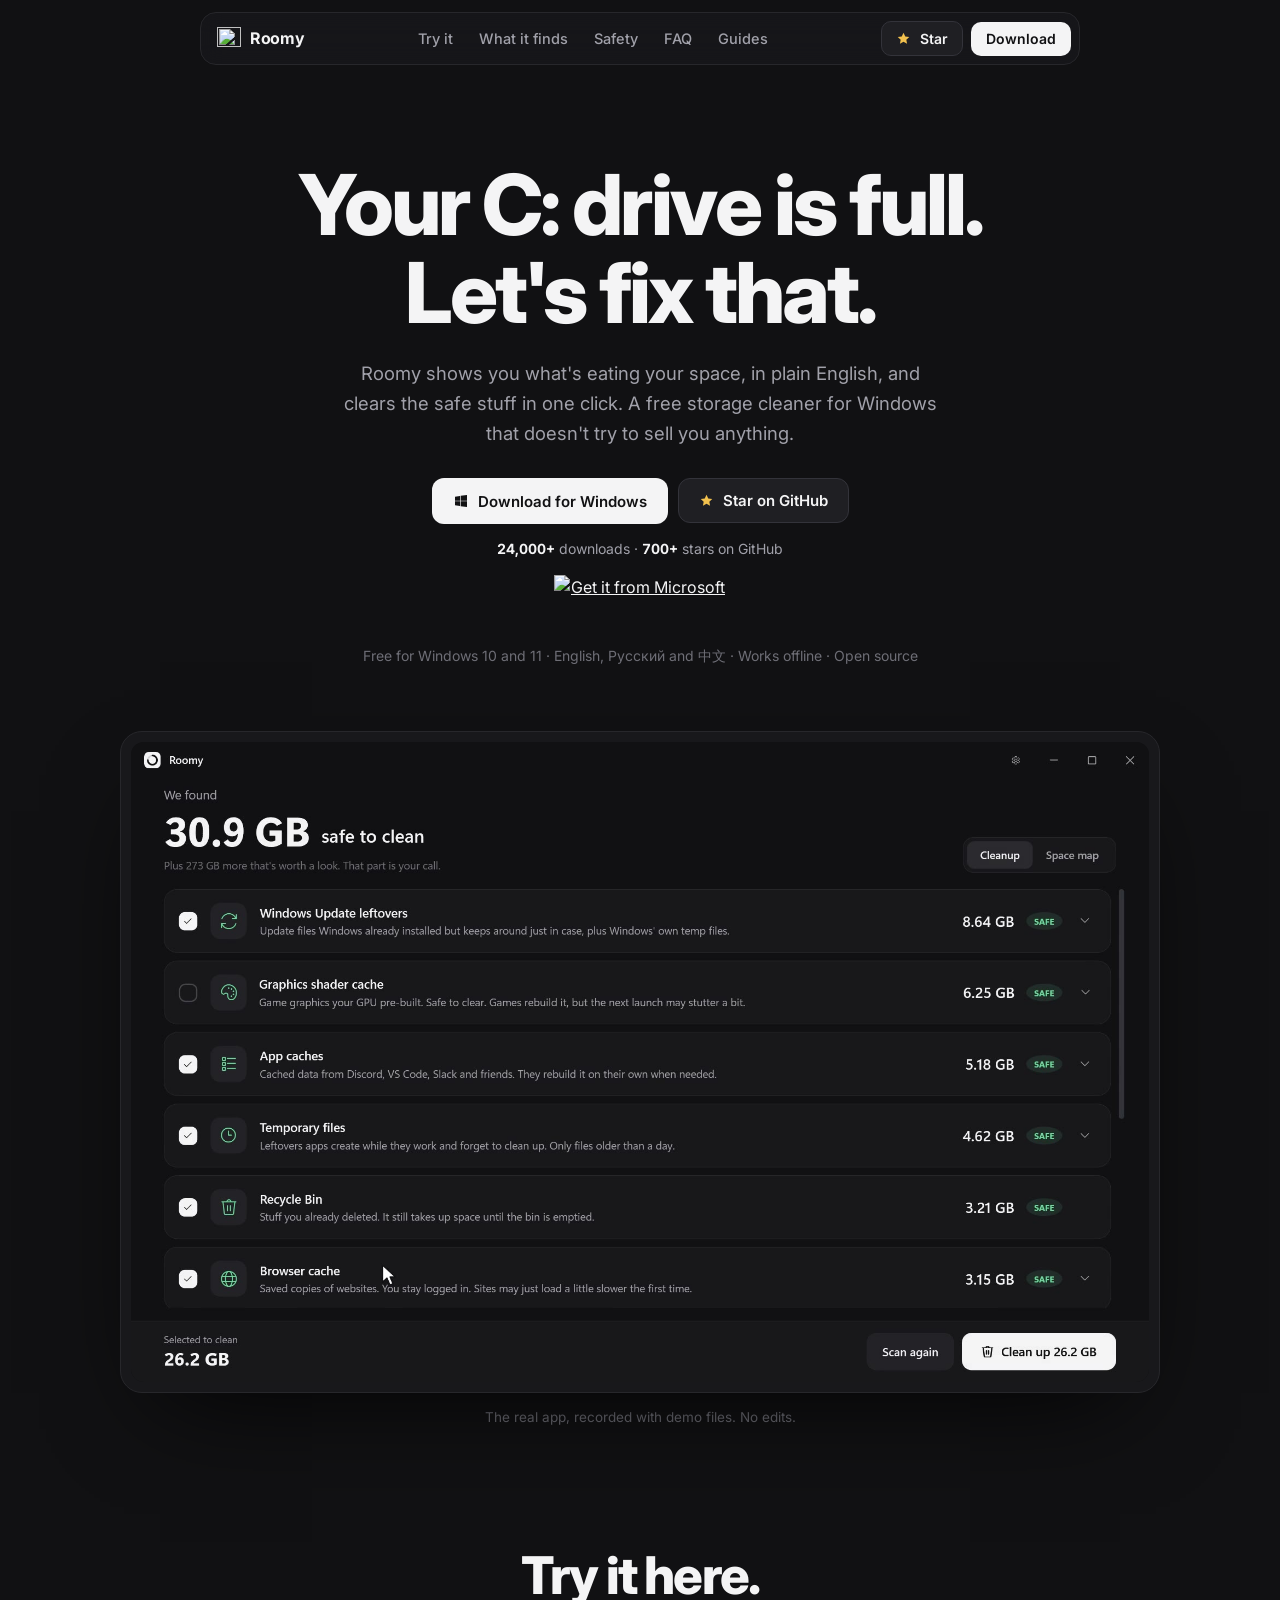
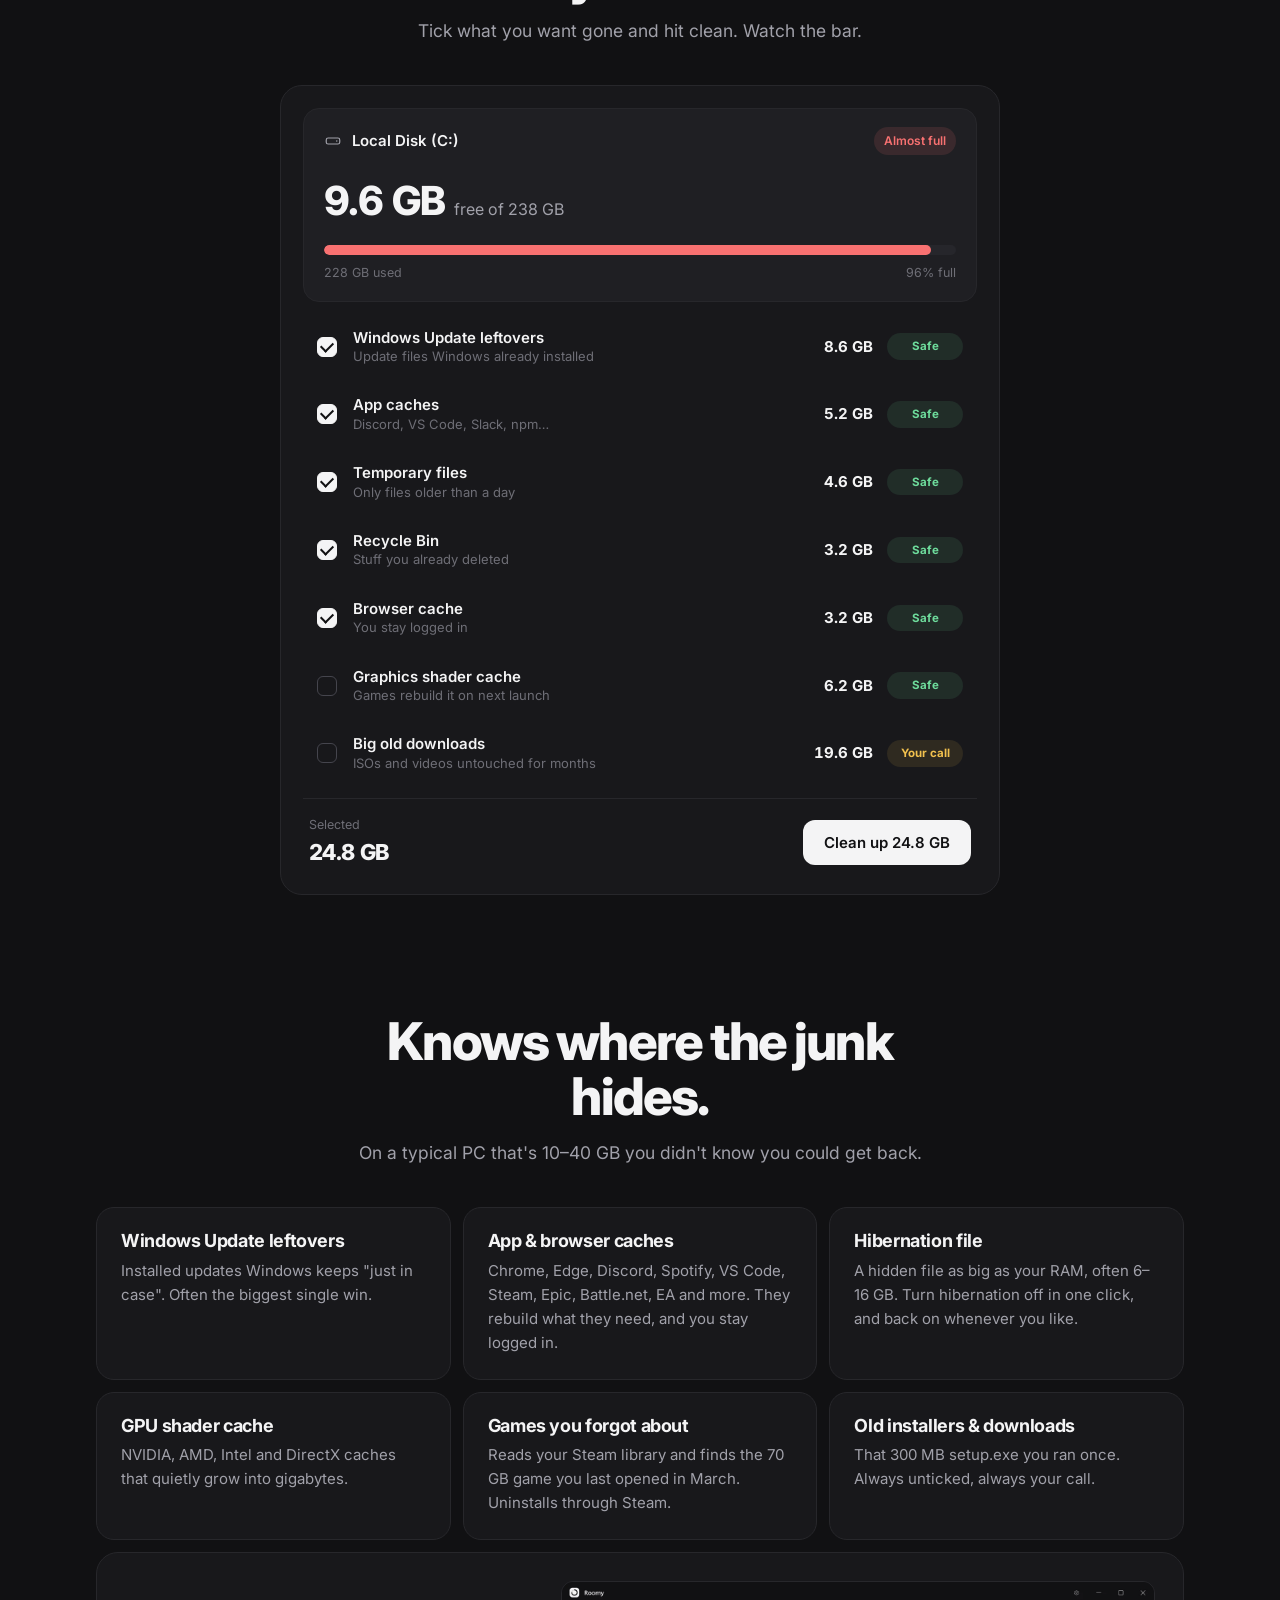
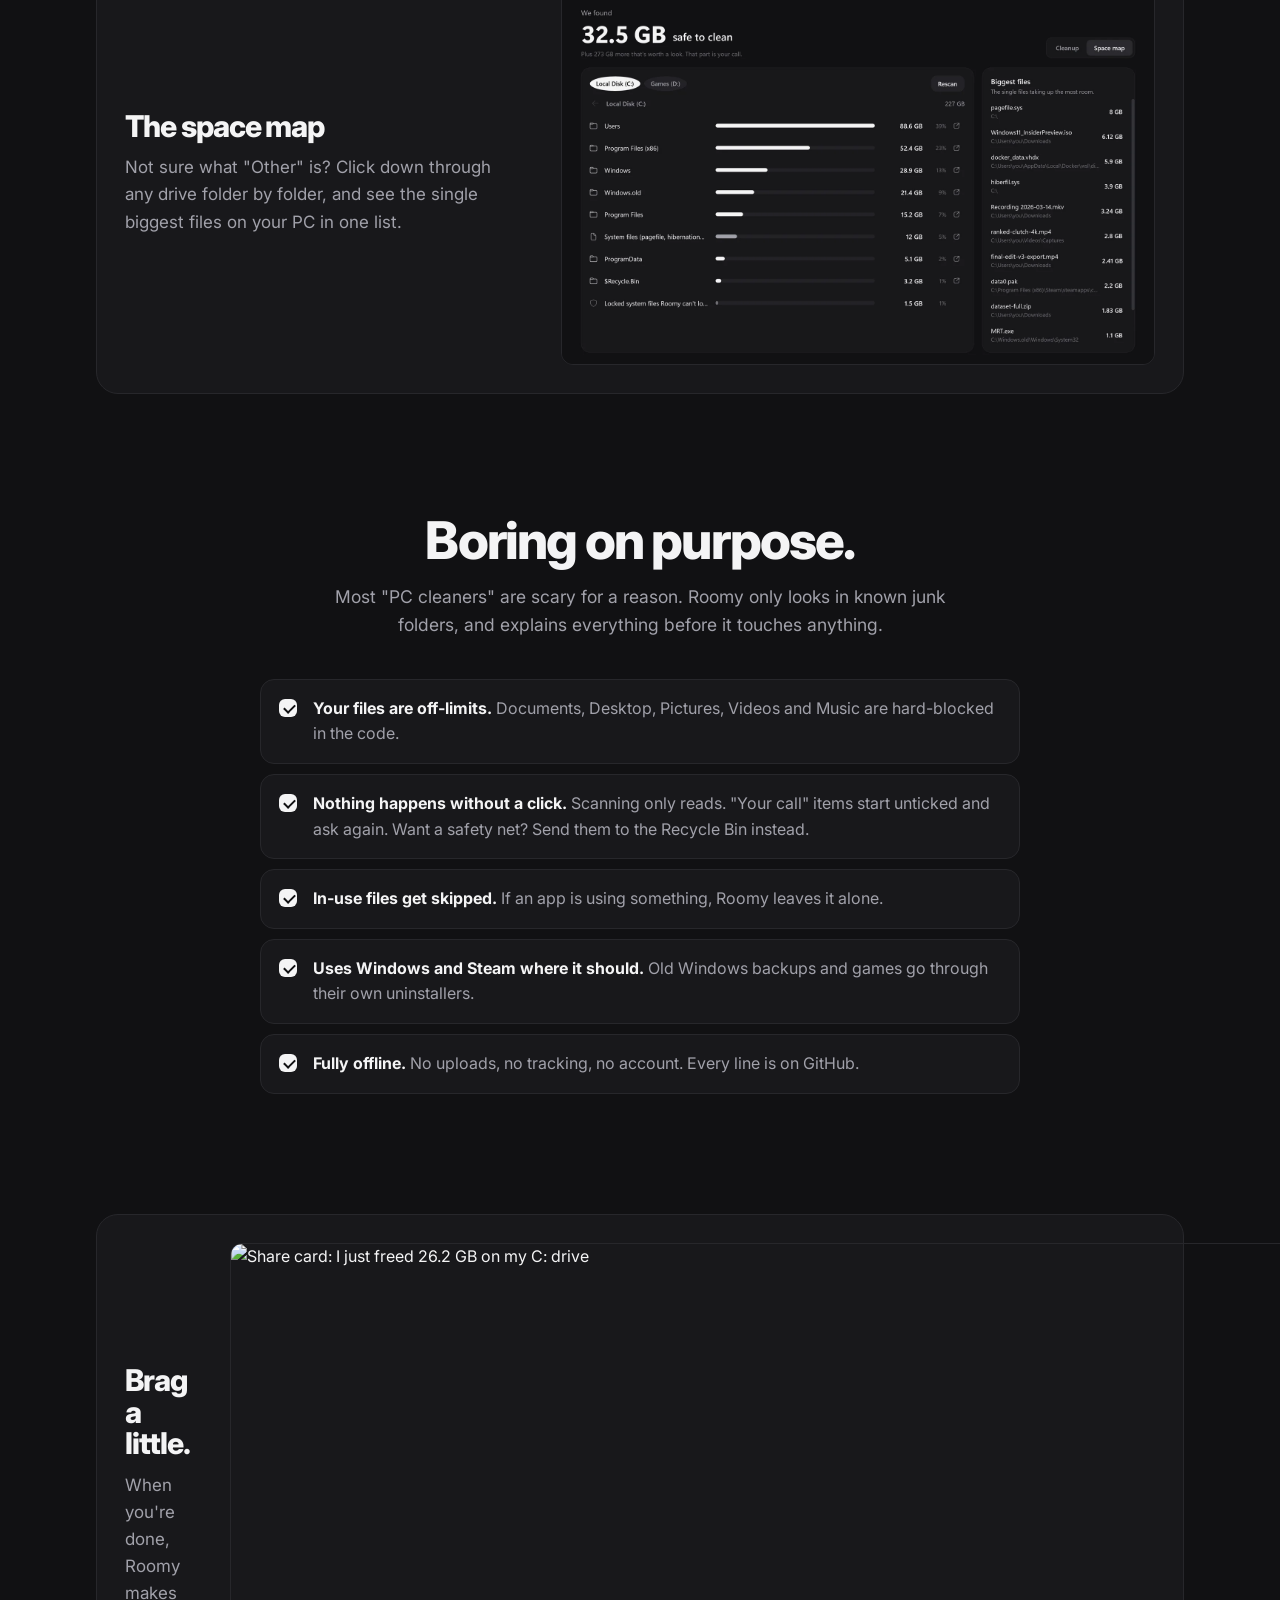
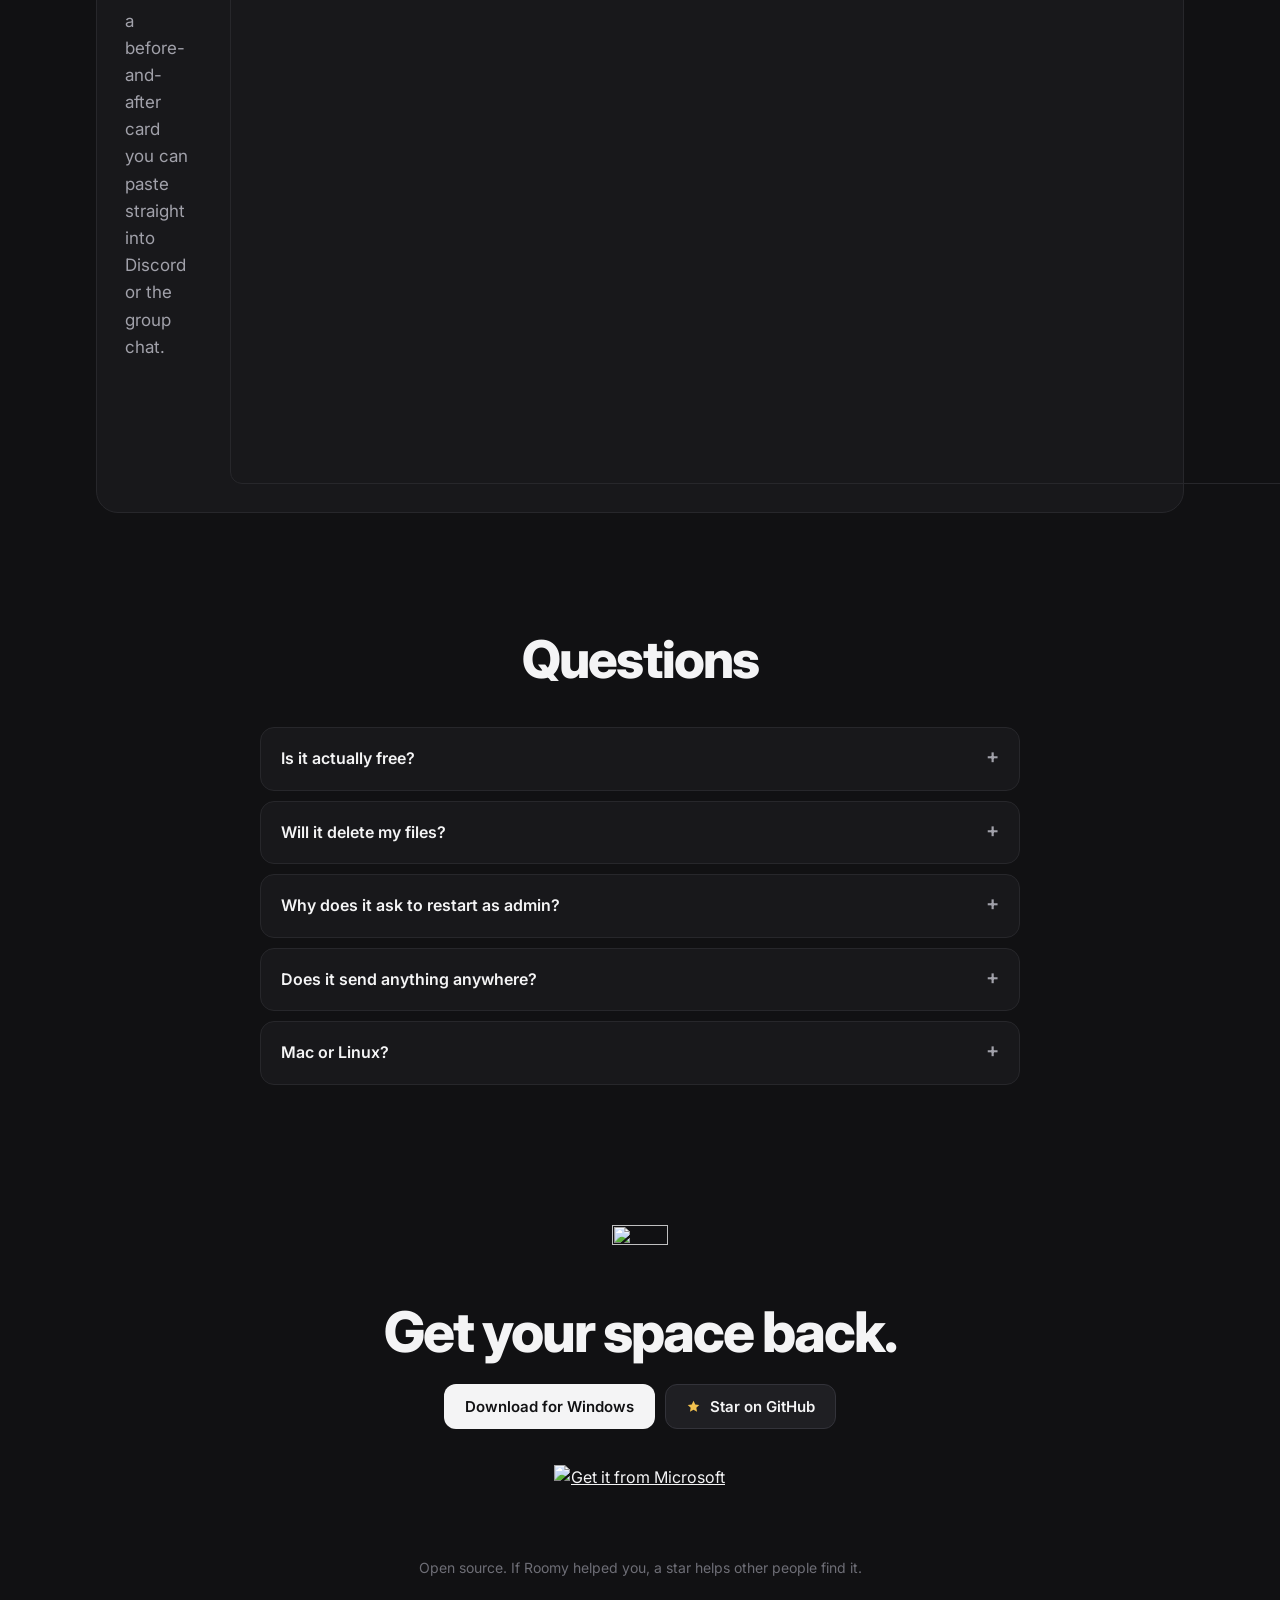
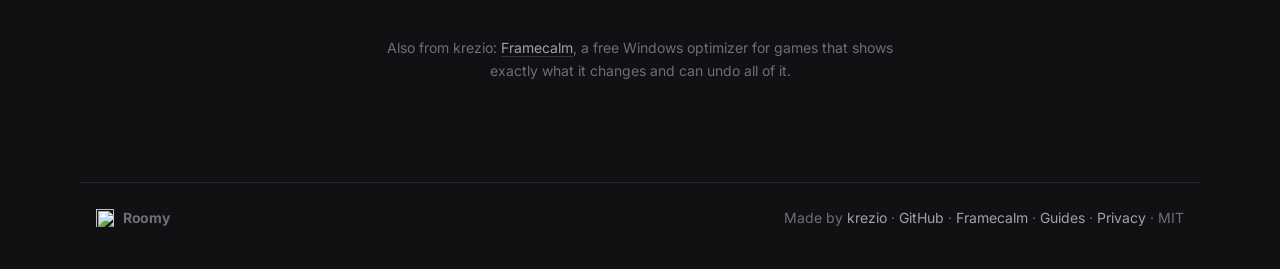
==== commit a4ec06a6: "Update the download count" ====
--- a/site/index.html
+++ b/site/index.html
@@ -117,7 +117,7 @@
         </a>
         <a class="btn btn-dark star-btn" href="https://github.com/krezio/roomy" target="_blank" rel="noopener"><svg viewBox="0 0 24 24" width="15" height="15" aria-hidden="true"><path fill="currentColor" d="M12 2.8l2.8 5.9 6.4.8-4.7 4.4 1.2 6.4L12 17.2l-5.7 3.1 1.2-6.4L2.8 9.5l6.4-.8z"/></svg><span>Star on GitHub</span><b class="star-count" hidden></b></a>
       </div>
-      <p class="dl-note">10,000+ downloads</p>
+      <p class="dl-note"><b>24,000+</b> downloads · <b>700+</b> stars on GitHub</p>
       <a class="store-badge" href="https://apps.microsoft.com/detail/9P983BK0XVMC?mode=direct" target="_blank" rel="noopener"><img src="https://get.microsoft.com/images/en-us%20light.svg" alt="Get it from Microsoft" width="182" height="55"></a>
       <p class="fine">Free for Windows 10 and 11 · English, Русский and 中文 · Works offline · Open source</p>
 
--- a/site/styles.css
+++ b/site/styles.css
@@ -64,7 +64,8 @@
 .hero h1 { font-size: clamp(36px, 7vw, 84px); font-weight: 800; text-wrap: balance; }
 .lede { max-width: 600px; margin: 22px auto 30px; font-size: 18.5px; color: var(--muted); }
 .ctas { display: flex; gap: 10px; justify-content: center; flex-wrap: wrap; align-items: flex-start; }
-.dl-note { color: var(--faint); font-size: 13px; margin: 12px 0 0; font-variant-numeric: tabular-nums; }
+.dl-note { color: var(--muted); font-size: 14px; margin: 14px 0 0; font-variant-numeric: tabular-nums; }
+.dl-note b { color: var(--text); font-weight: 700; }
 .fine { color: var(--faint); font-size: 14px; margin: 18px 0 0; }
 .store-badge { display: inline-block; margin-top: 14px; border-radius: 8px; transition: opacity .2s; }
 .store-badge:hover { opacity: .85; }
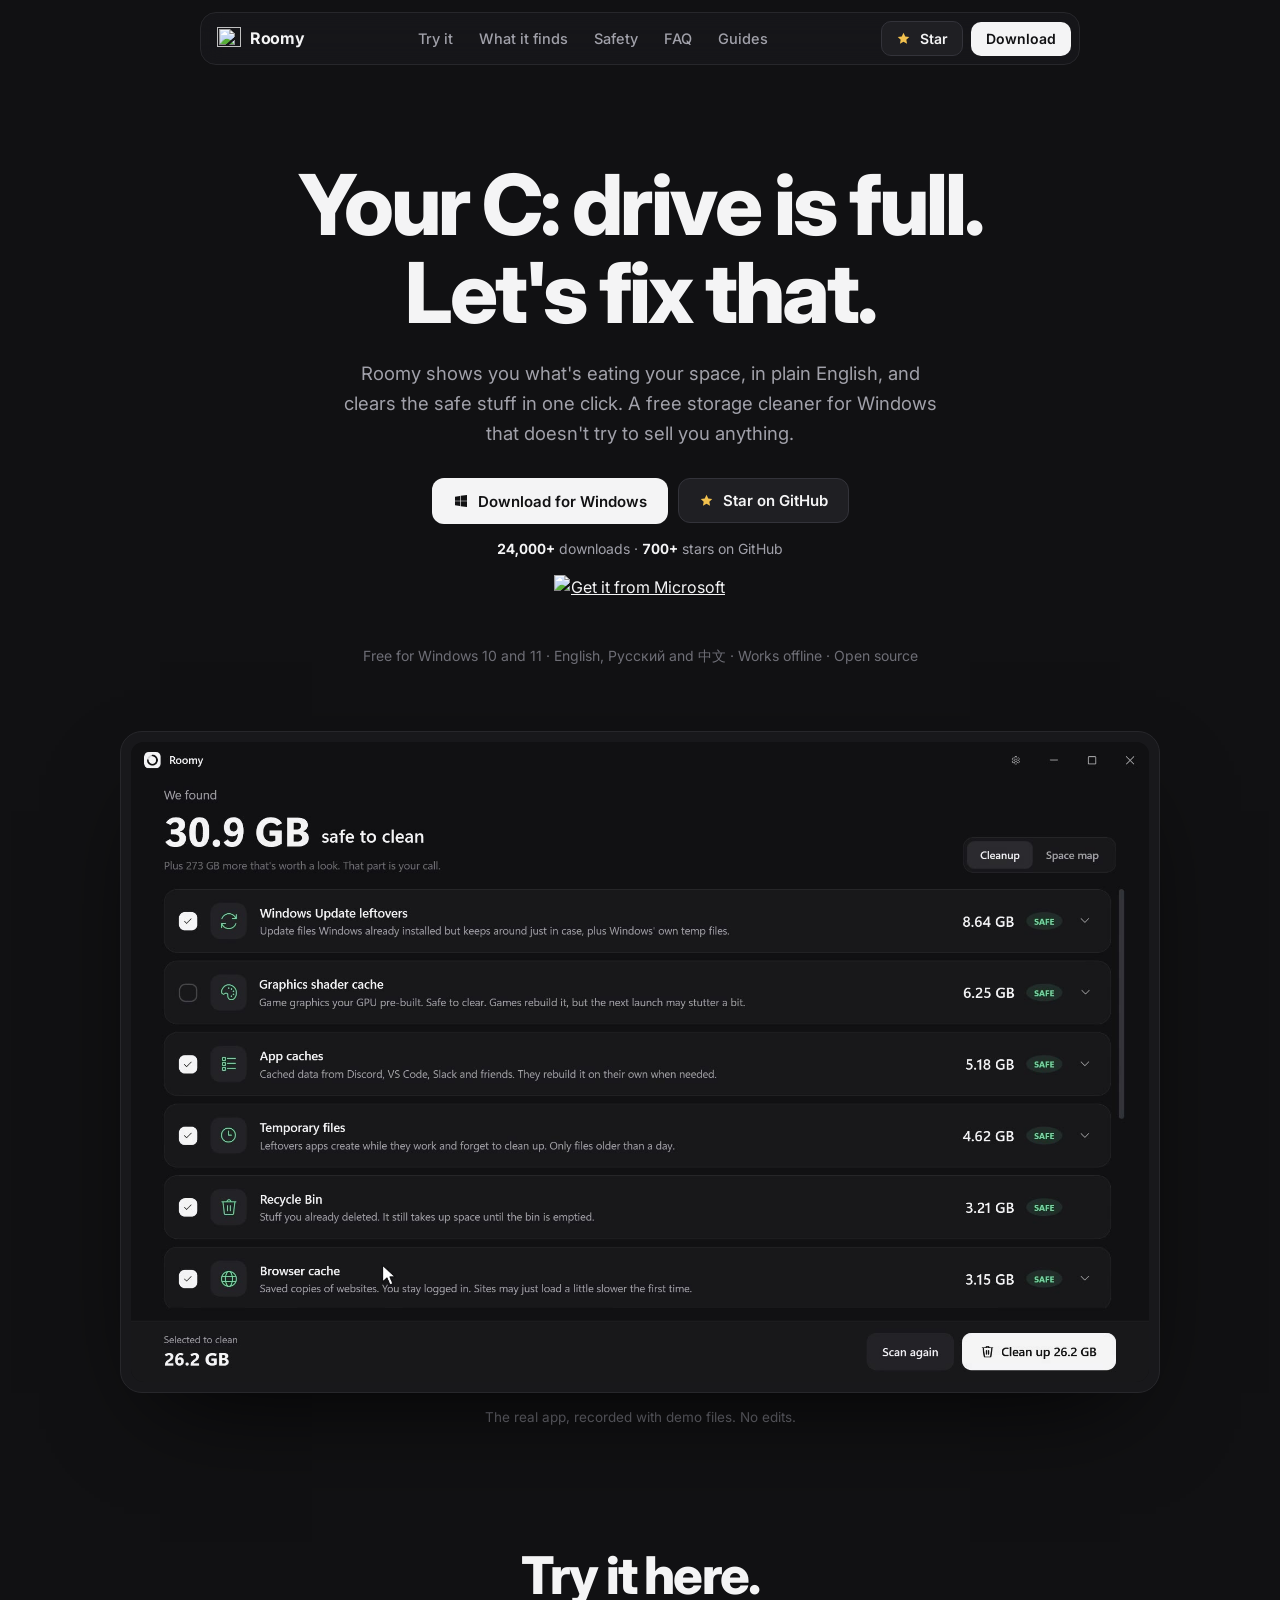
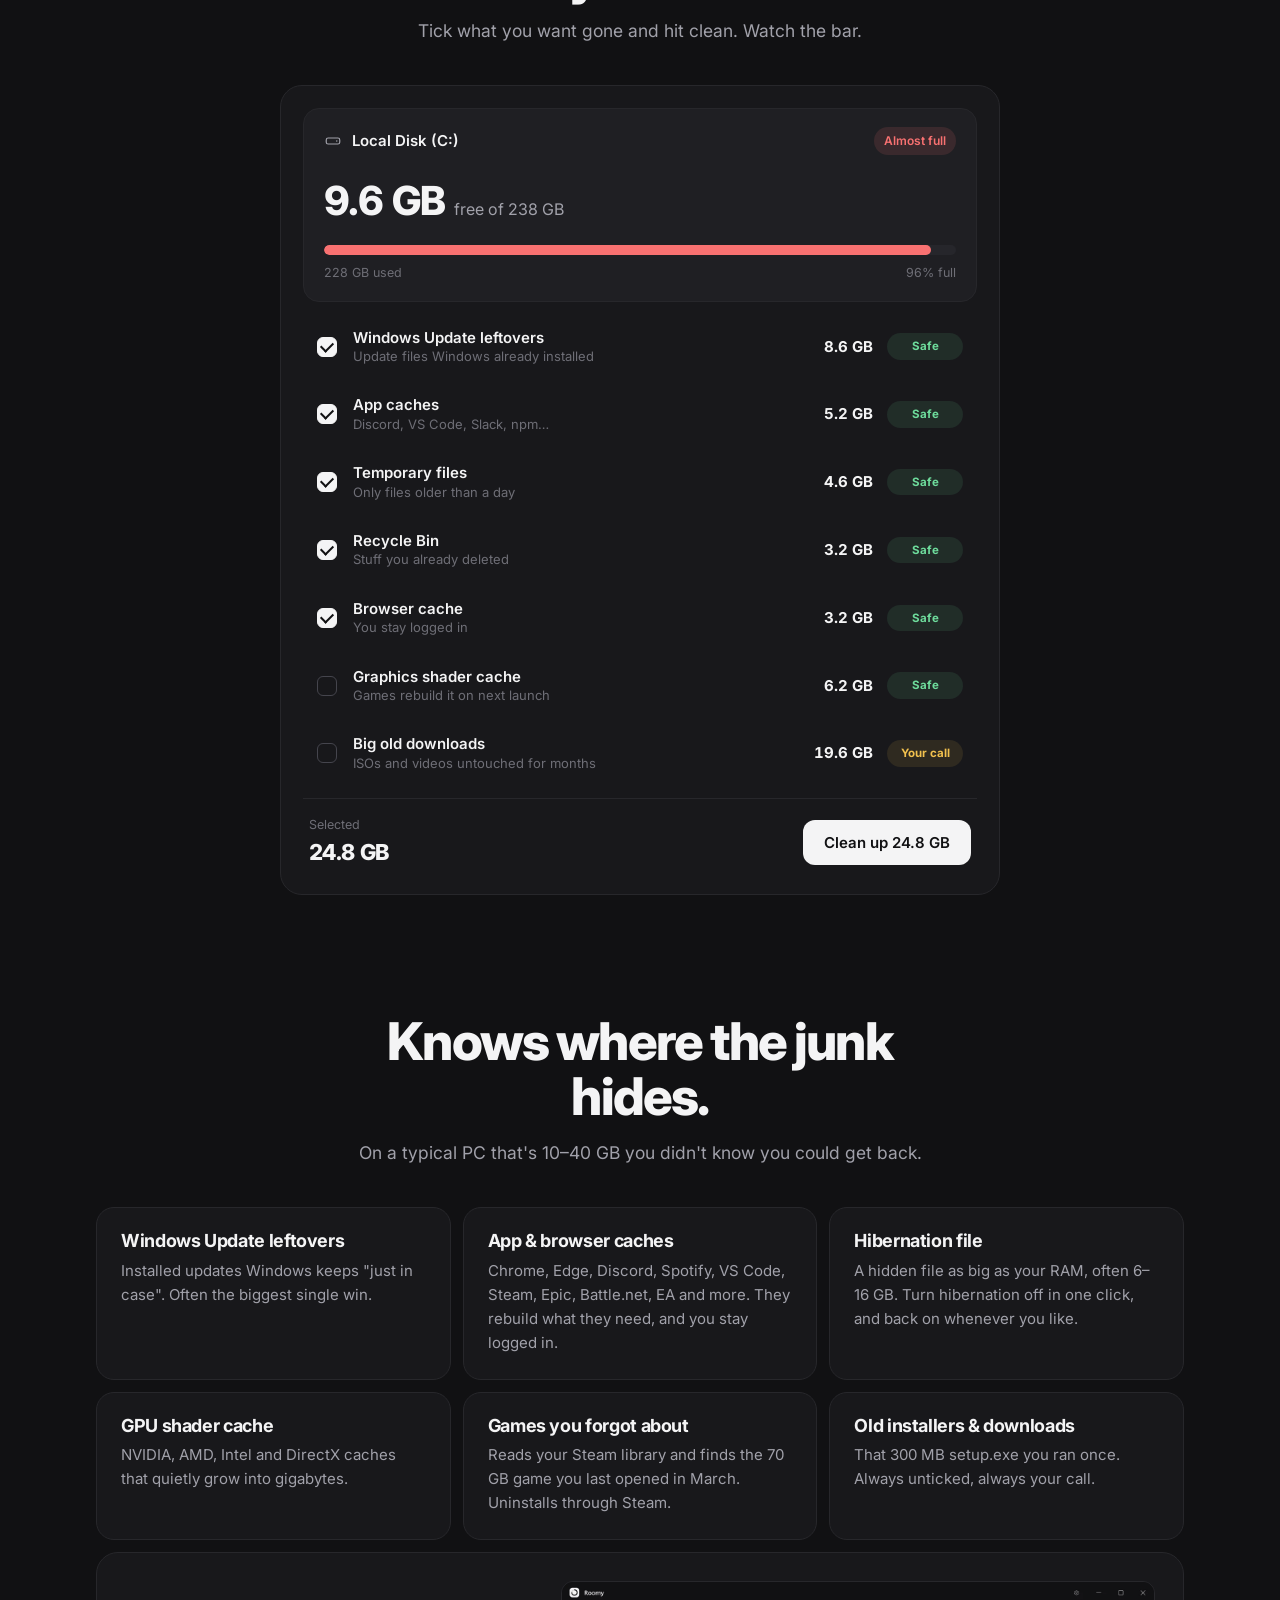
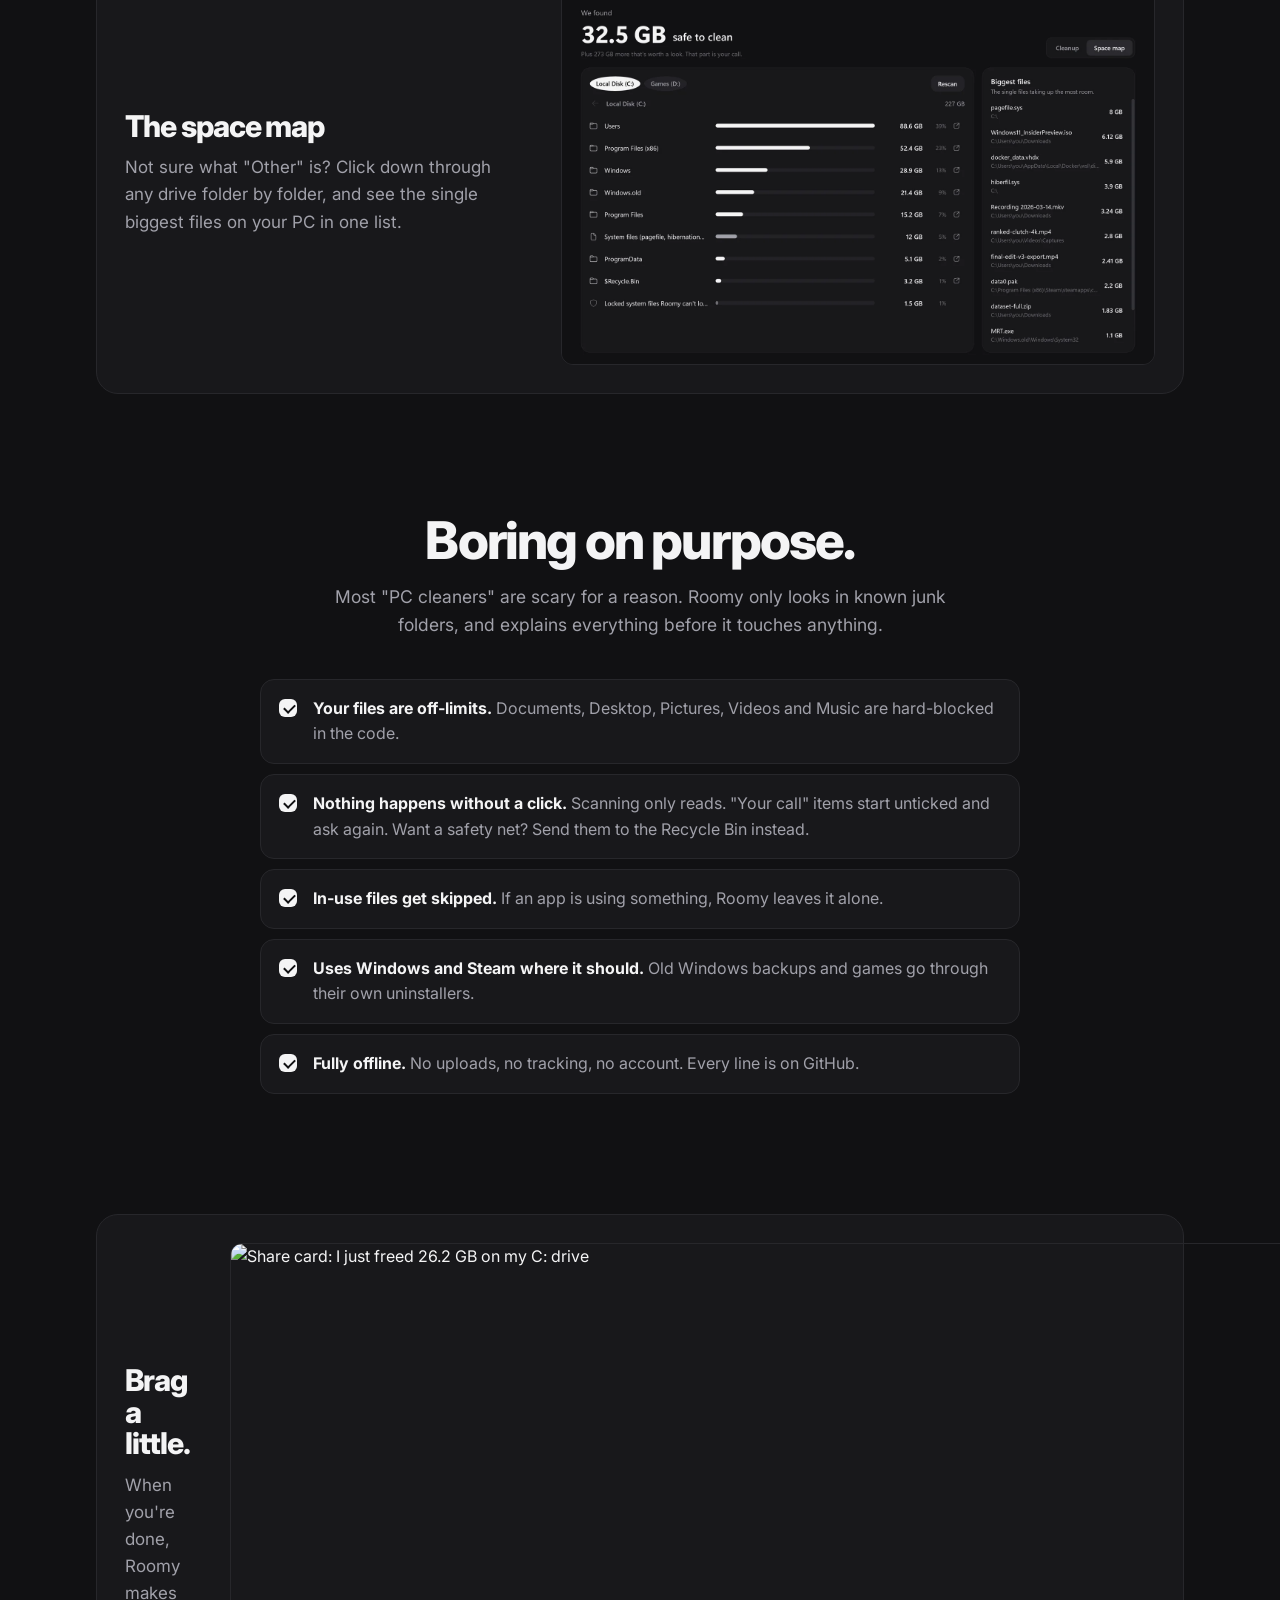
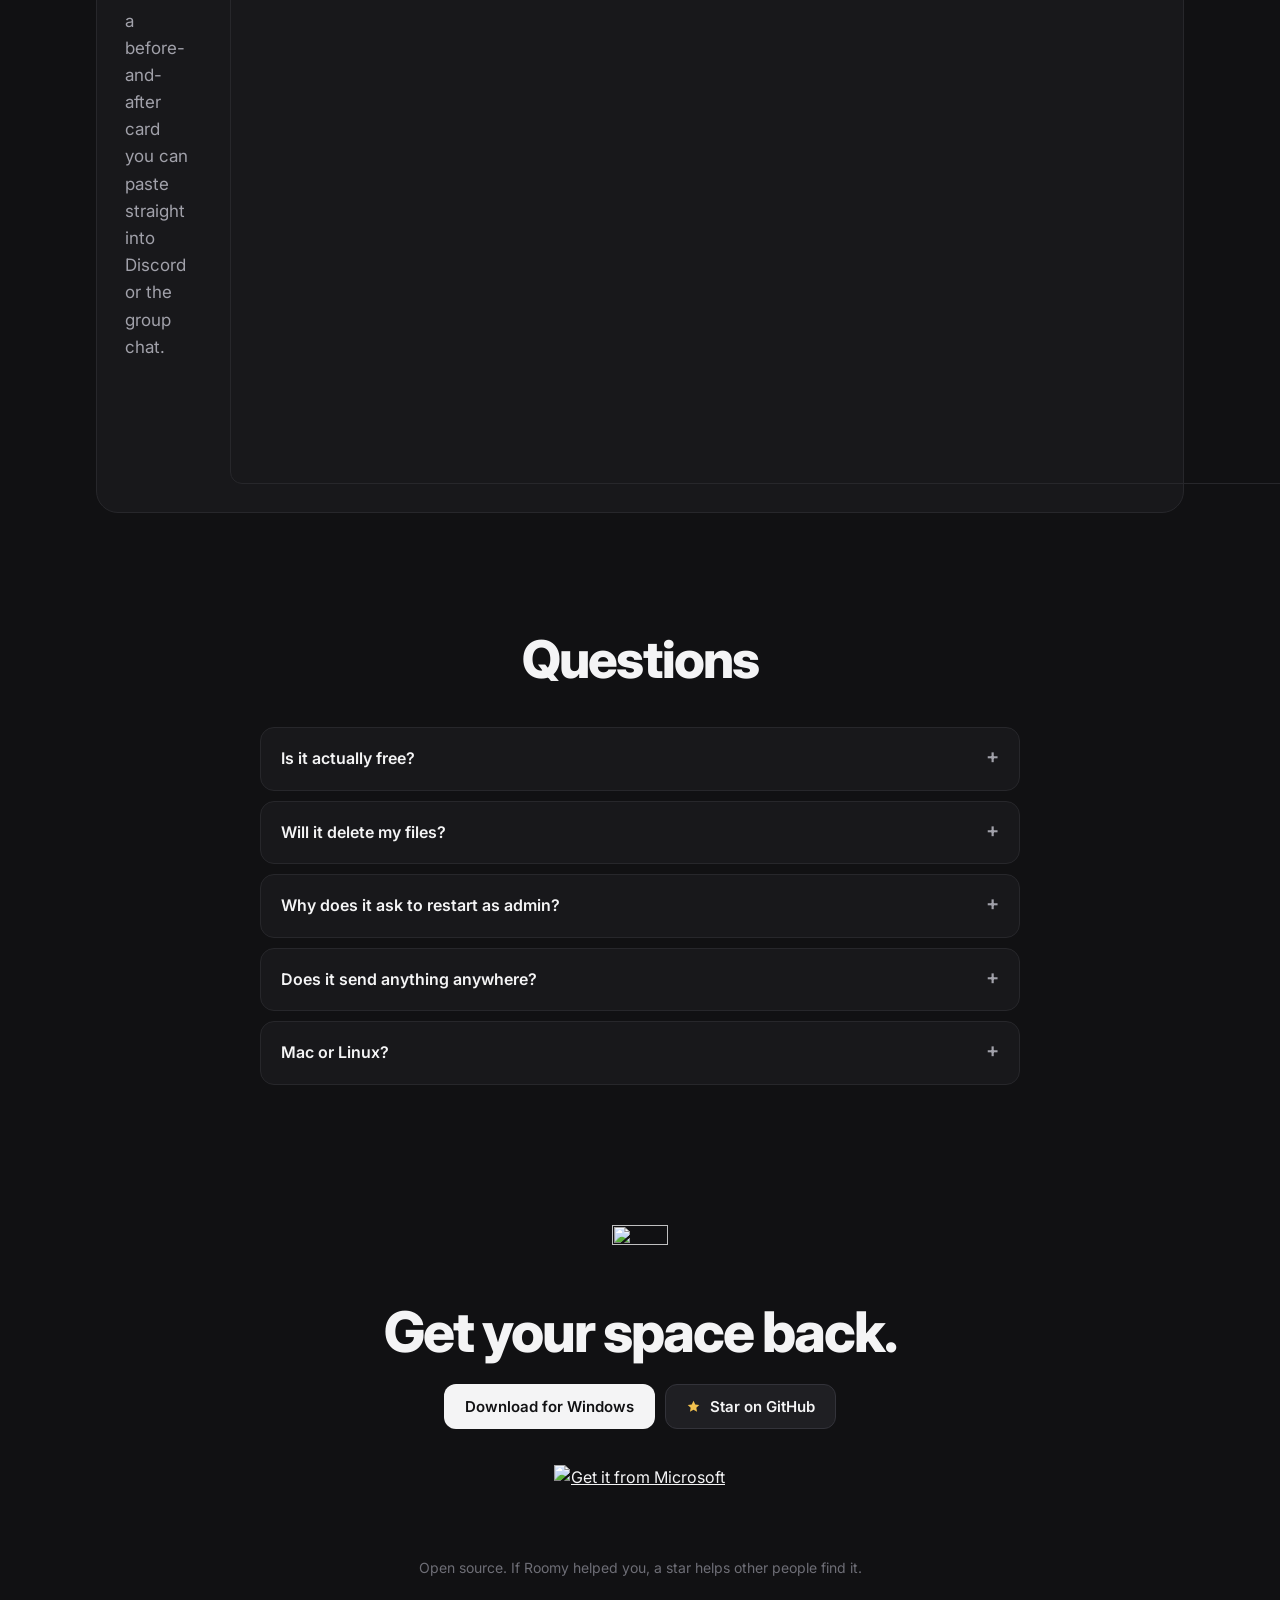
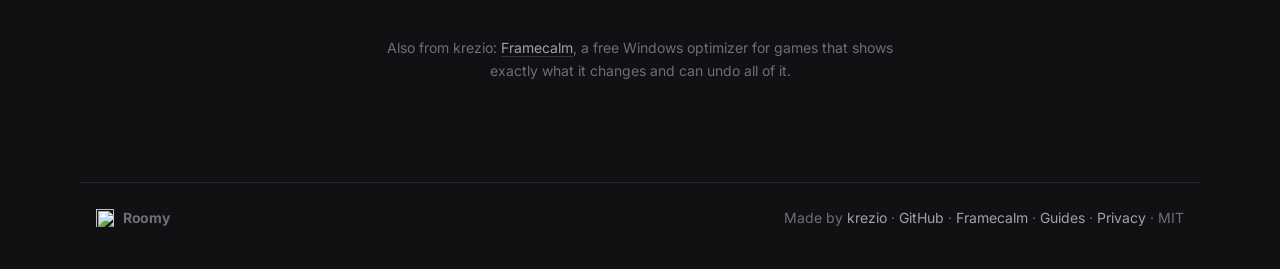
==== commit 7f0320b5: "Release 0.1.7" ====
--- a/site/index.html
+++ b/site/index.html
@@ -39,7 +39,7 @@
         "applicationCategory": "UtilitiesApplication",
         "applicationSubCategory": "Disk cleanup",
         "operatingSystem": "Windows 11, Windows 10",
-        "softwareVersion": "0.1.5",
+        "softwareVersion": "0.1.7",
         "url": "https://roomy.krezio.xyz/",
         "downloadUrl": "https://github.com/krezio/roomy/releases/latest/download/Roomy-Setup.exe",
         "installUrl": "https://apps.microsoft.com/detail/9P983BK0XVMC",
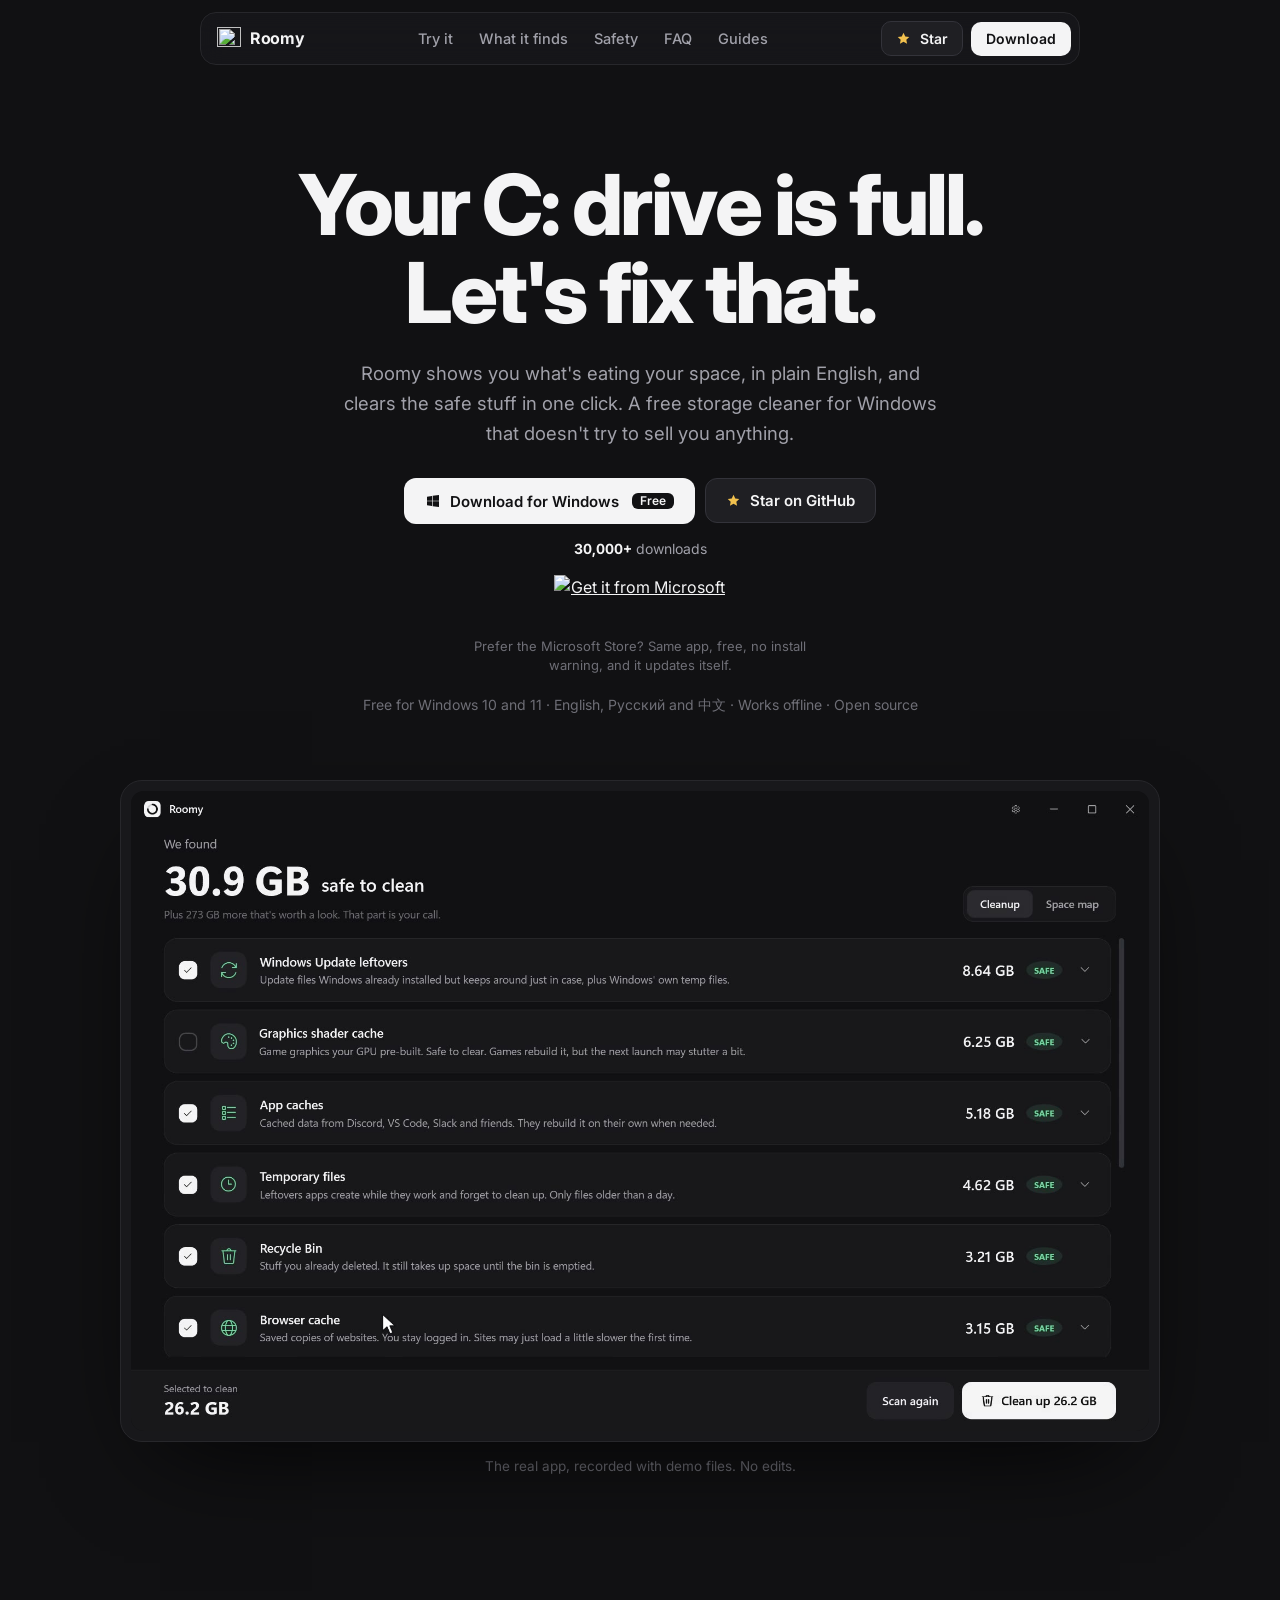
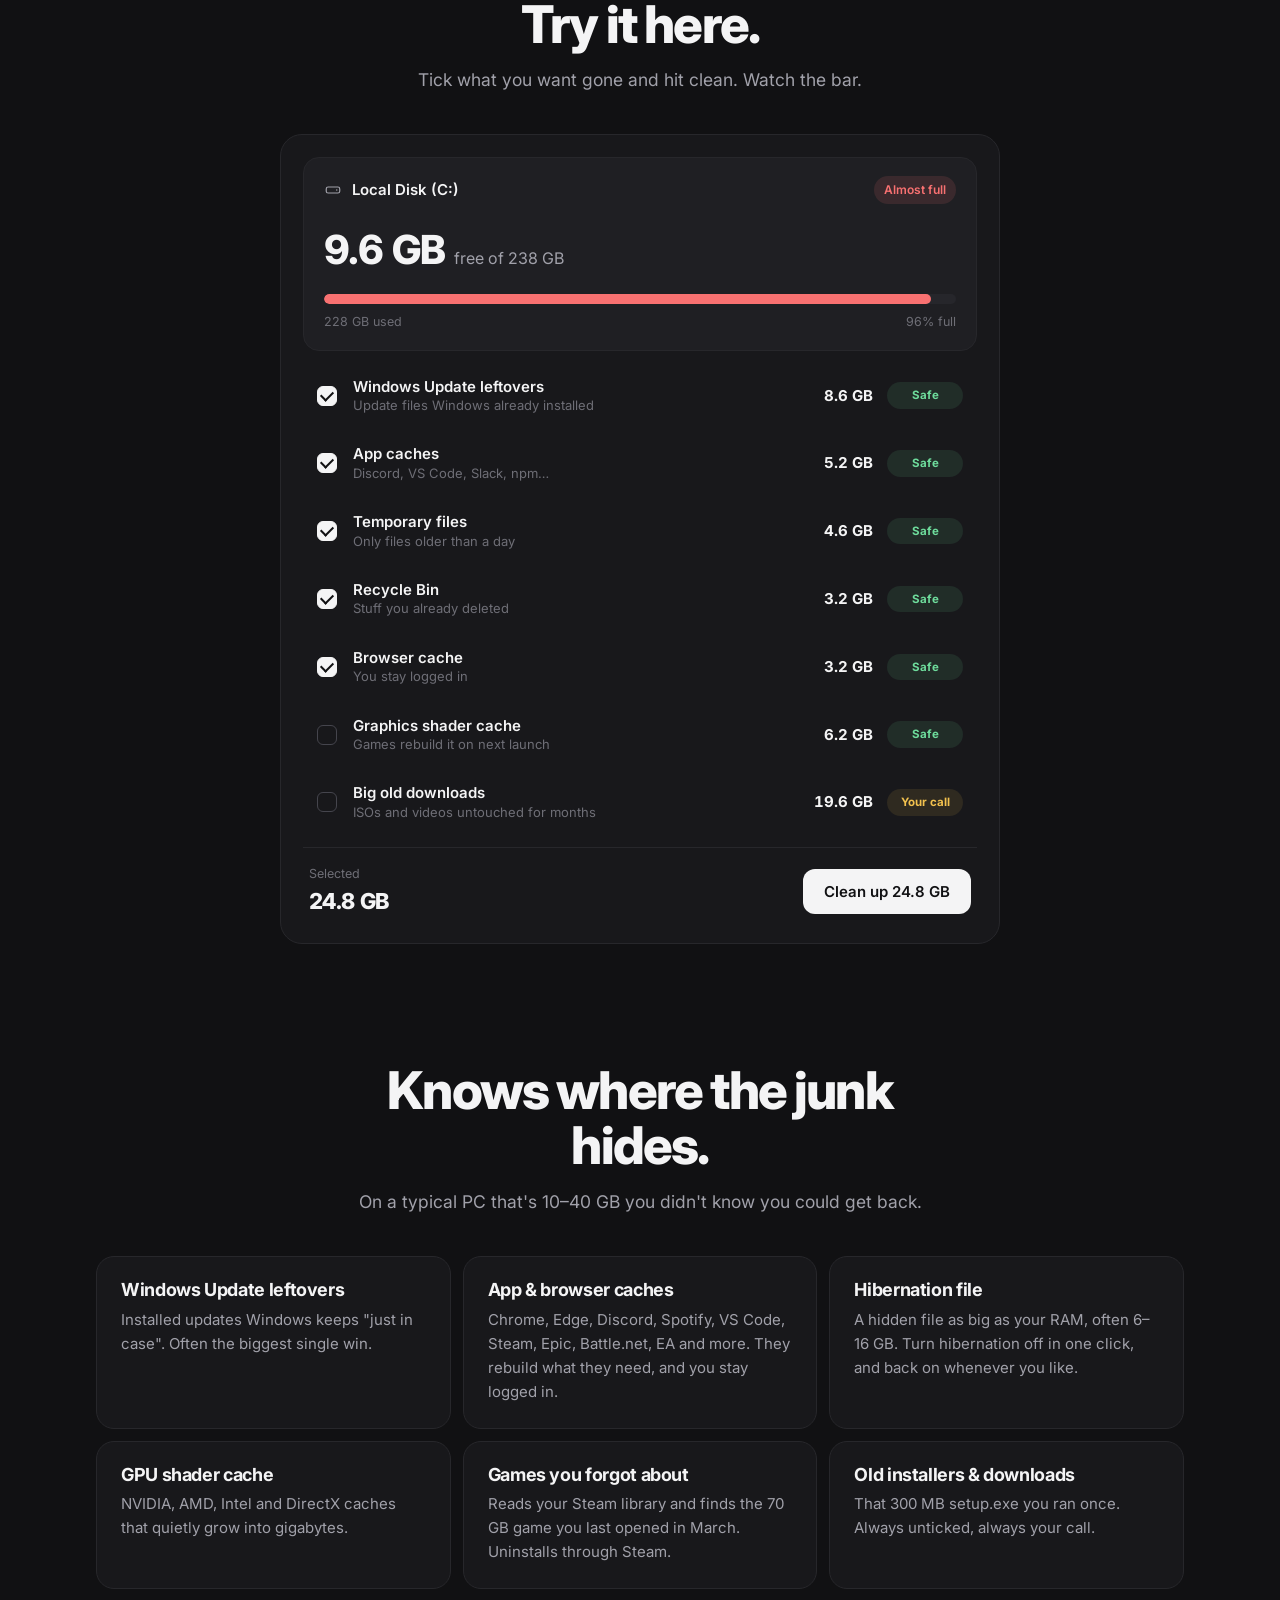
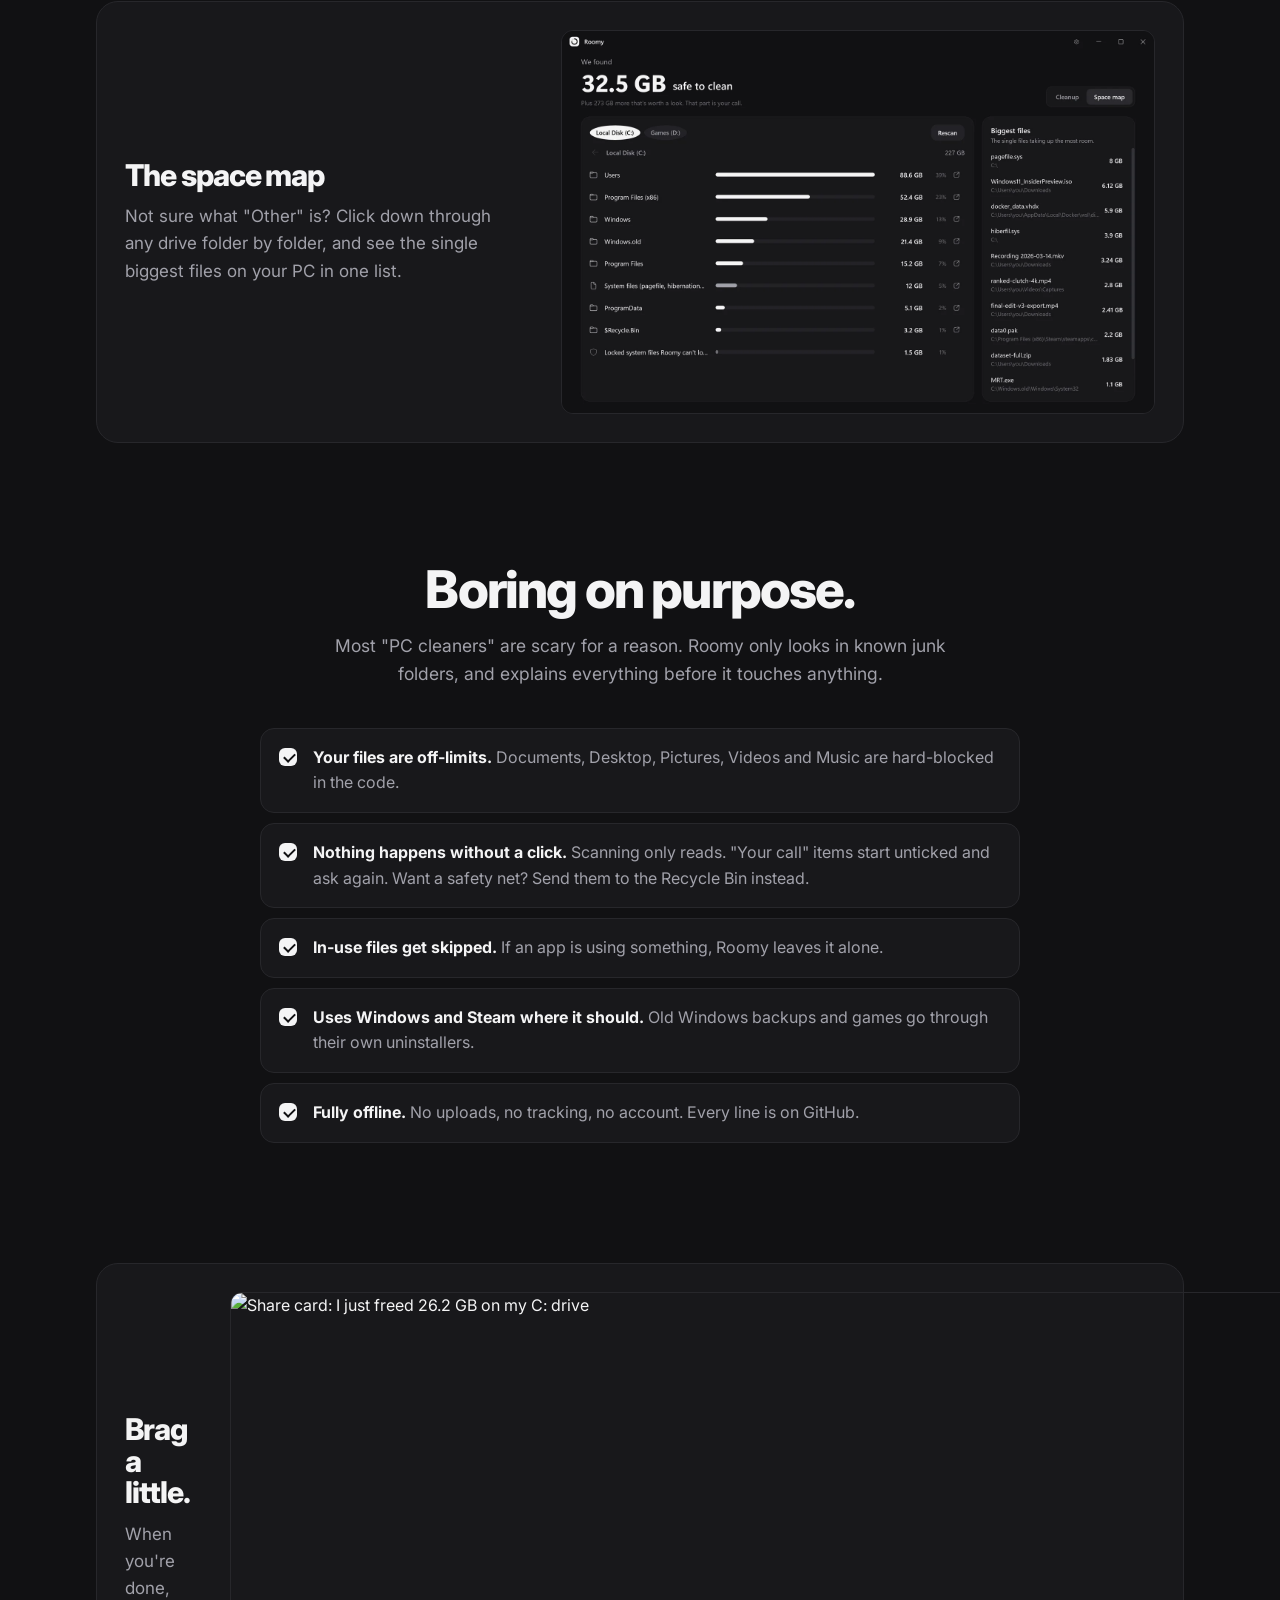
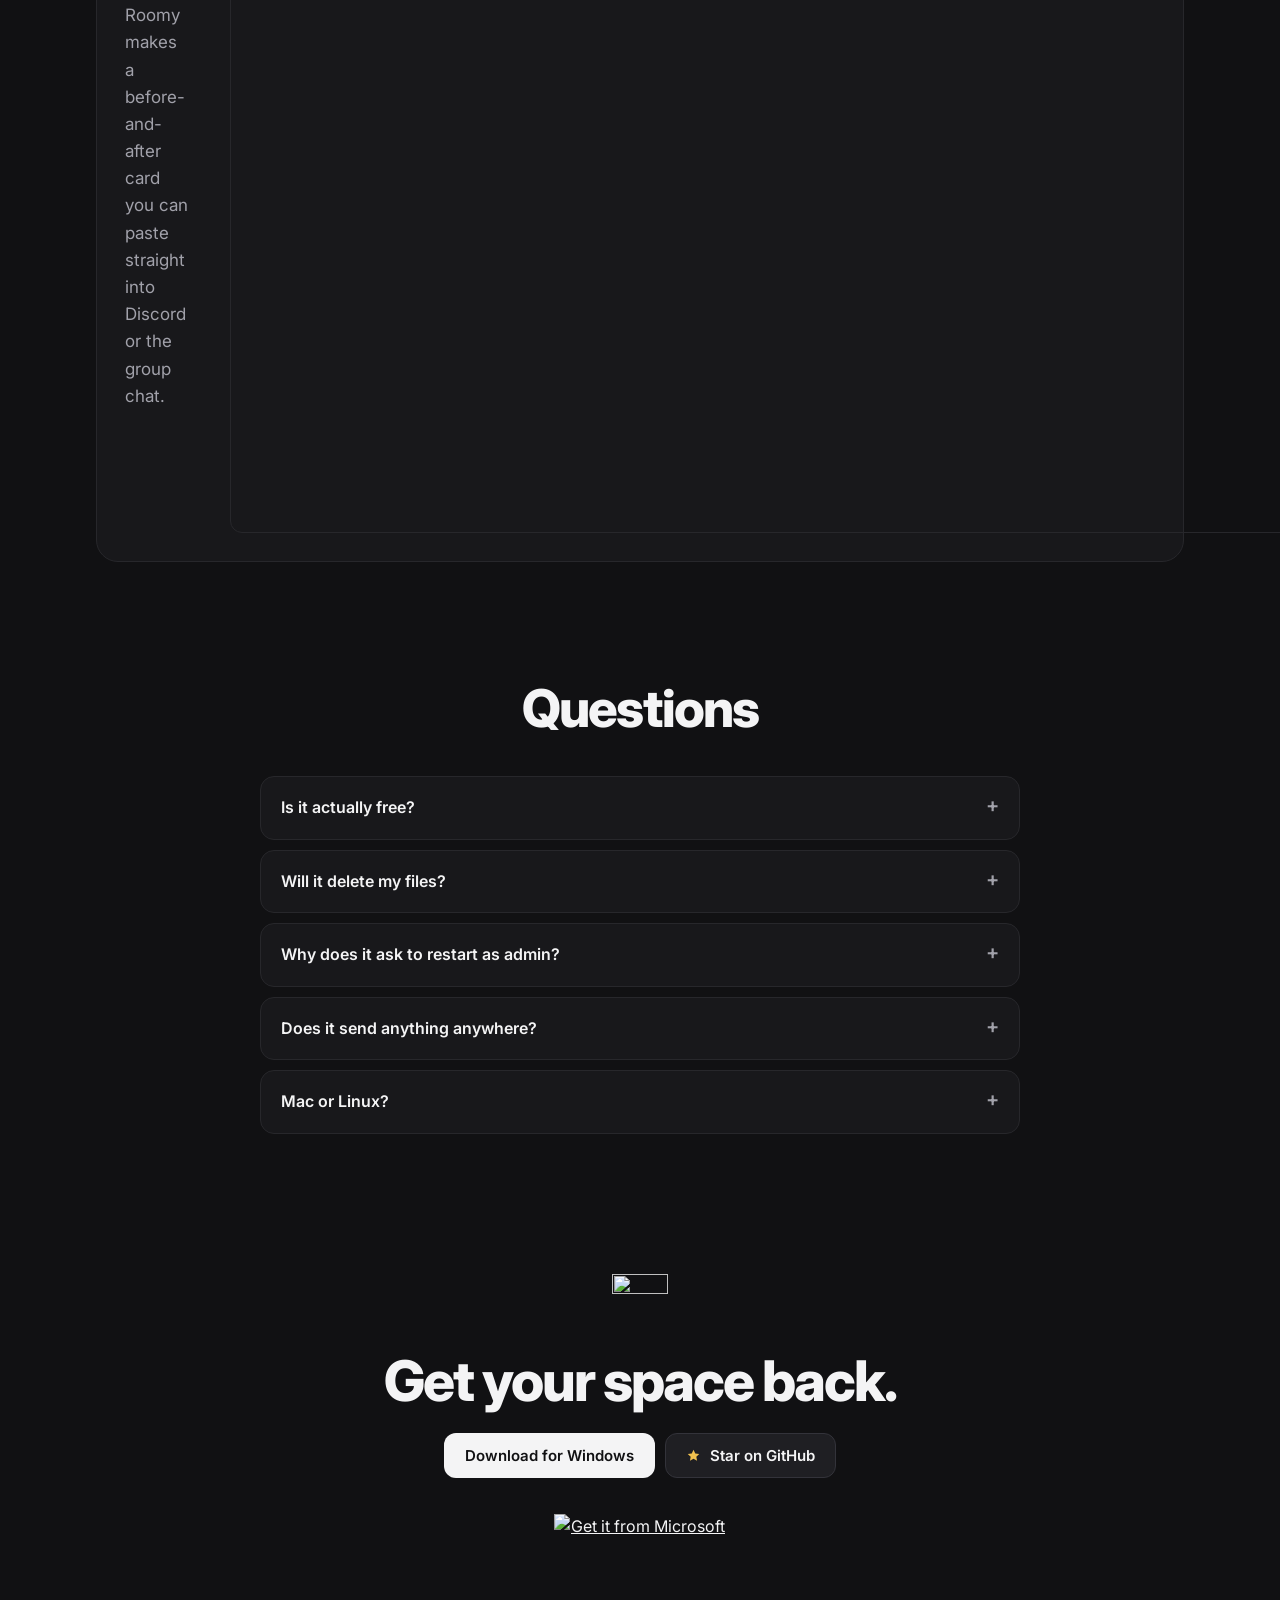
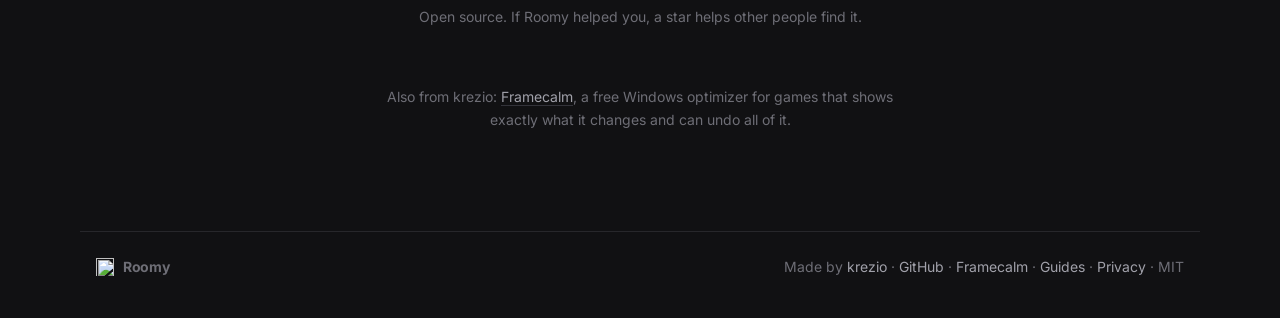
==== commit 46283e62: "Update the download count and mark the free download" ====
--- a/site/index.html
+++ b/site/index.html
@@ -113,12 +113,13 @@
       <div class="ctas" id="download">
         <a class="btn btn-light" href="https://github.com/krezio/roomy/releases/latest/download/Roomy-Setup.exe">
           <svg viewBox="0 0 24 24" width="16" height="16" aria-hidden="true"><path fill="currentColor" d="M3 5.5 10.5 4.4v7.1H3zM11.5 4.3 21 3v8.5h-9.5zM3 12.5h7.5v7.1L3 18.5zM11.5 12.5H21V21l-9.5-1.3z"/></svg>
-          Download for Windows
+          Download for Windows <span class="free-tag">Free</span>
         </a>
         <a class="btn btn-dark star-btn" href="https://github.com/krezio/roomy" target="_blank" rel="noopener"><svg viewBox="0 0 24 24" width="15" height="15" aria-hidden="true"><path fill="currentColor" d="M12 2.8l2.8 5.9 6.4.8-4.7 4.4 1.2 6.4L12 17.2l-5.7 3.1 1.2-6.4L2.8 9.5l6.4-.8z"/></svg><span>Star on GitHub</span><b class="star-count" hidden></b></a>
       </div>
-      <p class="dl-note"><b>24,000+</b> downloads · <b>700+</b> stars on GitHub</p>
+      <p class="dl-note"><b>30,000+</b> downloads</p>
       <a class="store-badge" href="https://apps.microsoft.com/detail/9P983BK0XVMC?mode=direct" target="_blank" rel="noopener"><img src="https://get.microsoft.com/images/en-us%20light.svg" alt="Get it from Microsoft" width="182" height="55"></a>
+      <p class="store-note">Prefer the Microsoft Store? Same app, free, no install warning, and it updates itself.</p>
       <p class="fine">Free for Windows 10 and 11 · English, Русский and 中文 · Works offline · Open source</p>
 
       <figure class="video-frame">
@@ -226,7 +227,7 @@
     <section class="section" id="faq">
       <div class="head"><h2>Questions</h2></div>
       <div class="faq">
-        <details><summary>Is it actually free?</summary><p>Yes. No trial, no "Pro", no ads. It's open source under the MIT license.</p></details>
+        <details><summary>Is it actually free?</summary><p>Yes. No trial, no "Pro", no ads, on this site and on the Microsoft Store. It's open source under the MIT license.</p></details>
         <details><summary>Will it delete my files?</summary><p>No. Roomy only looks in known cache and temp locations, and your personal folders are blocked in the code. Downloads are only ever suggested, unticked, and you confirm before anything is removed.</p></details>
         <details><summary>Why does it ask to restart as admin?</summary><p>Windows locks its own update leftovers. Roomy works fine without admin; it just can't clean those until you allow it.</p></details>
         <details><summary>Does it send anything anywhere?</summary><p>No. Roomy doesn't connect to the internet.</p></details>
--- a/site/styles.css
+++ b/site/styles.css
@@ -69,6 +69,8 @@
 .fine { color: var(--faint); font-size: 14px; margin: 18px 0 0; }
 .store-badge { display: inline-block; margin-top: 14px; border-radius: 8px; transition: opacity .2s; }
 .store-badge:hover { opacity: .85; }
+.store-note { max-width: 380px; margin: 10px auto 0; color: var(--faint); font-size: 13px; line-height: 1.5; }
+.free-tag { margin-left: 4px; padding: 2px 8px; border-radius: 6px; background: #111113; color: #f4f4f5; font-size: 12px; font-weight: 600; letter-spacing: .02em; }
 .store-badge img { display: block; height: 52px; width: auto; }
 
 .video-frame {
